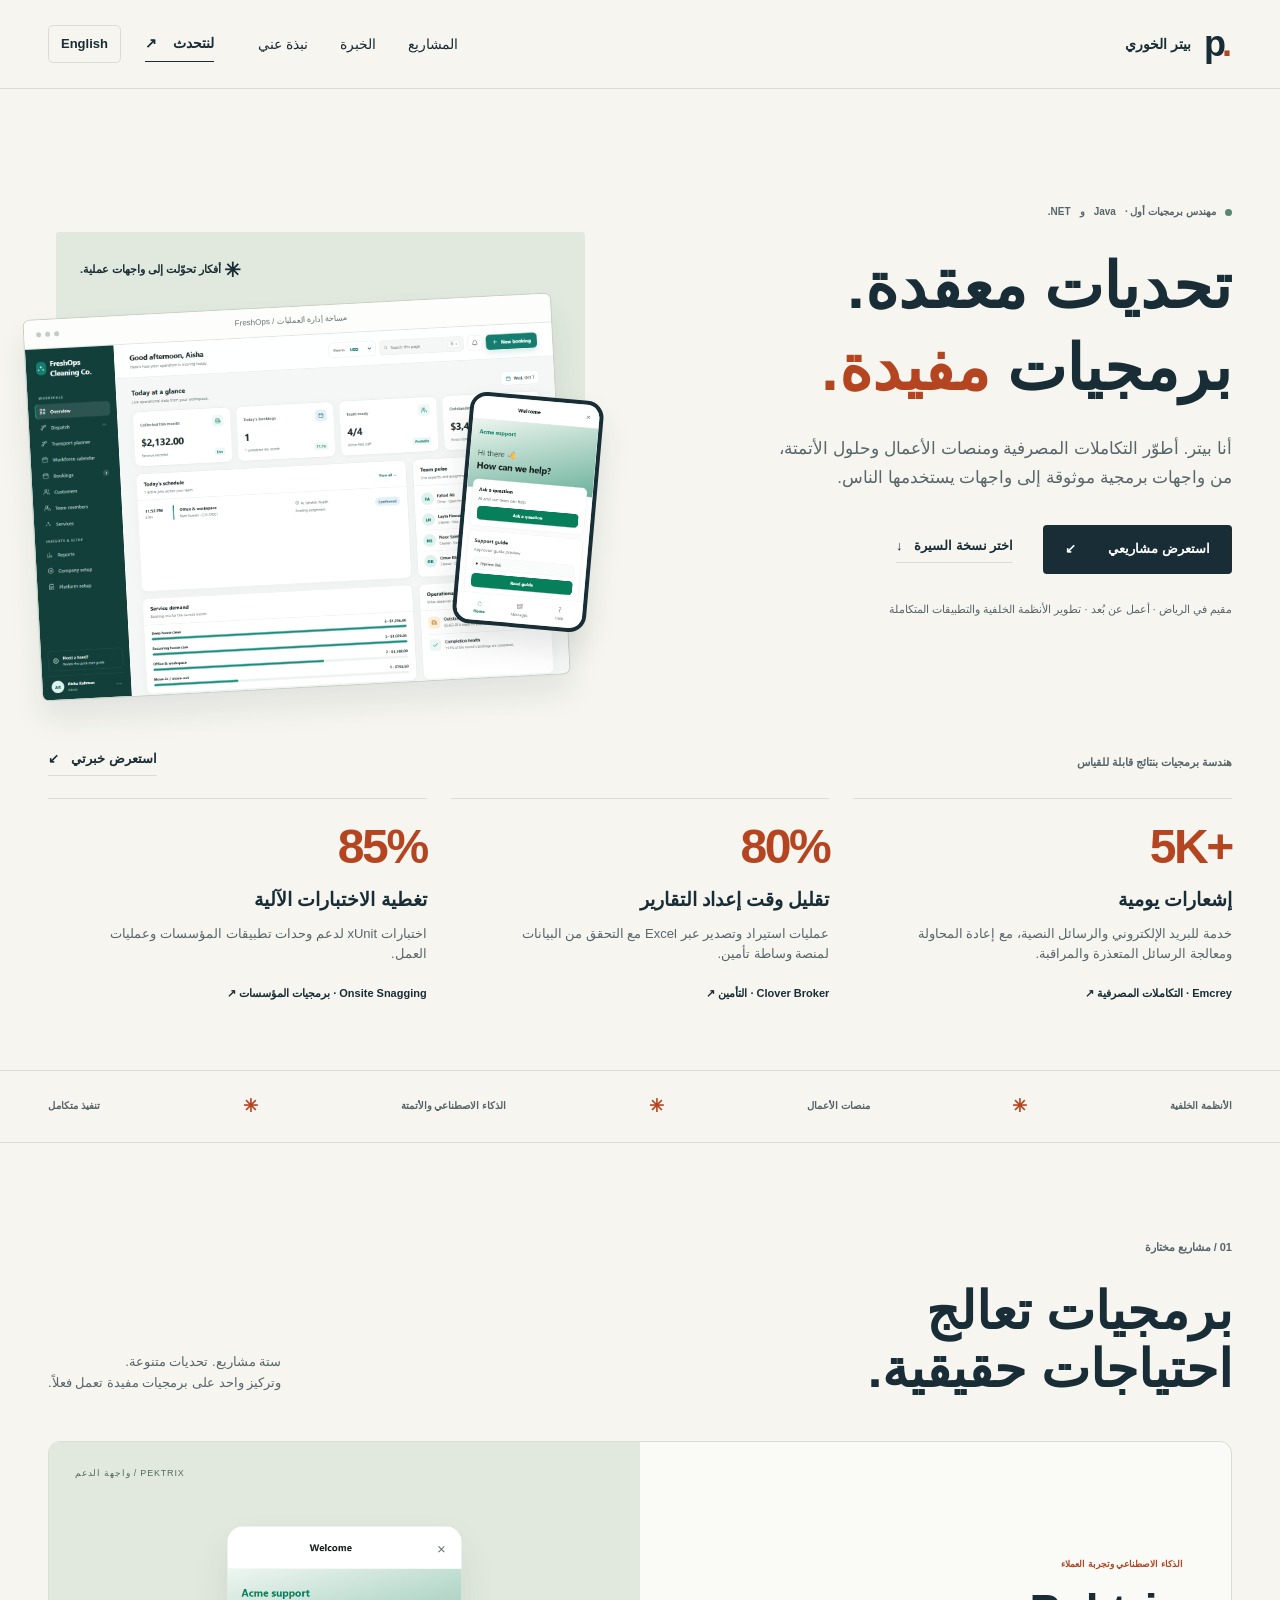
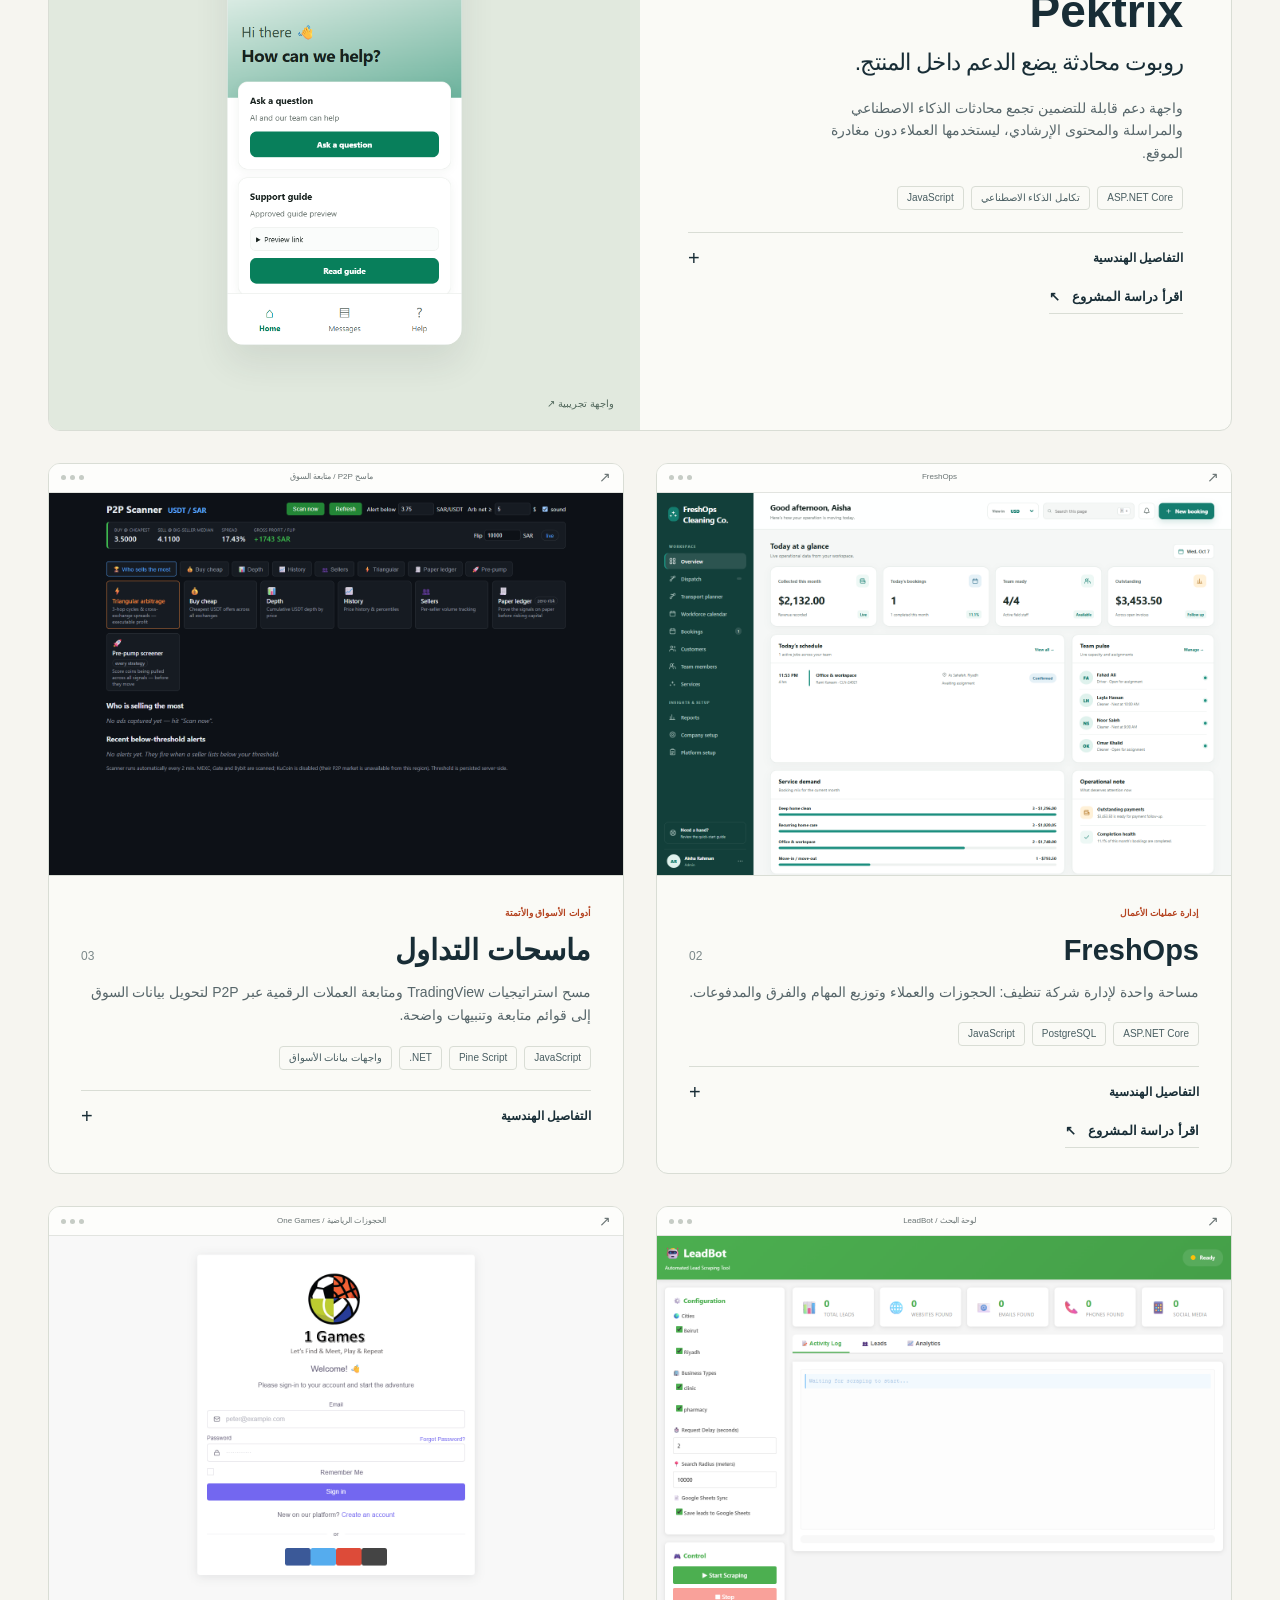
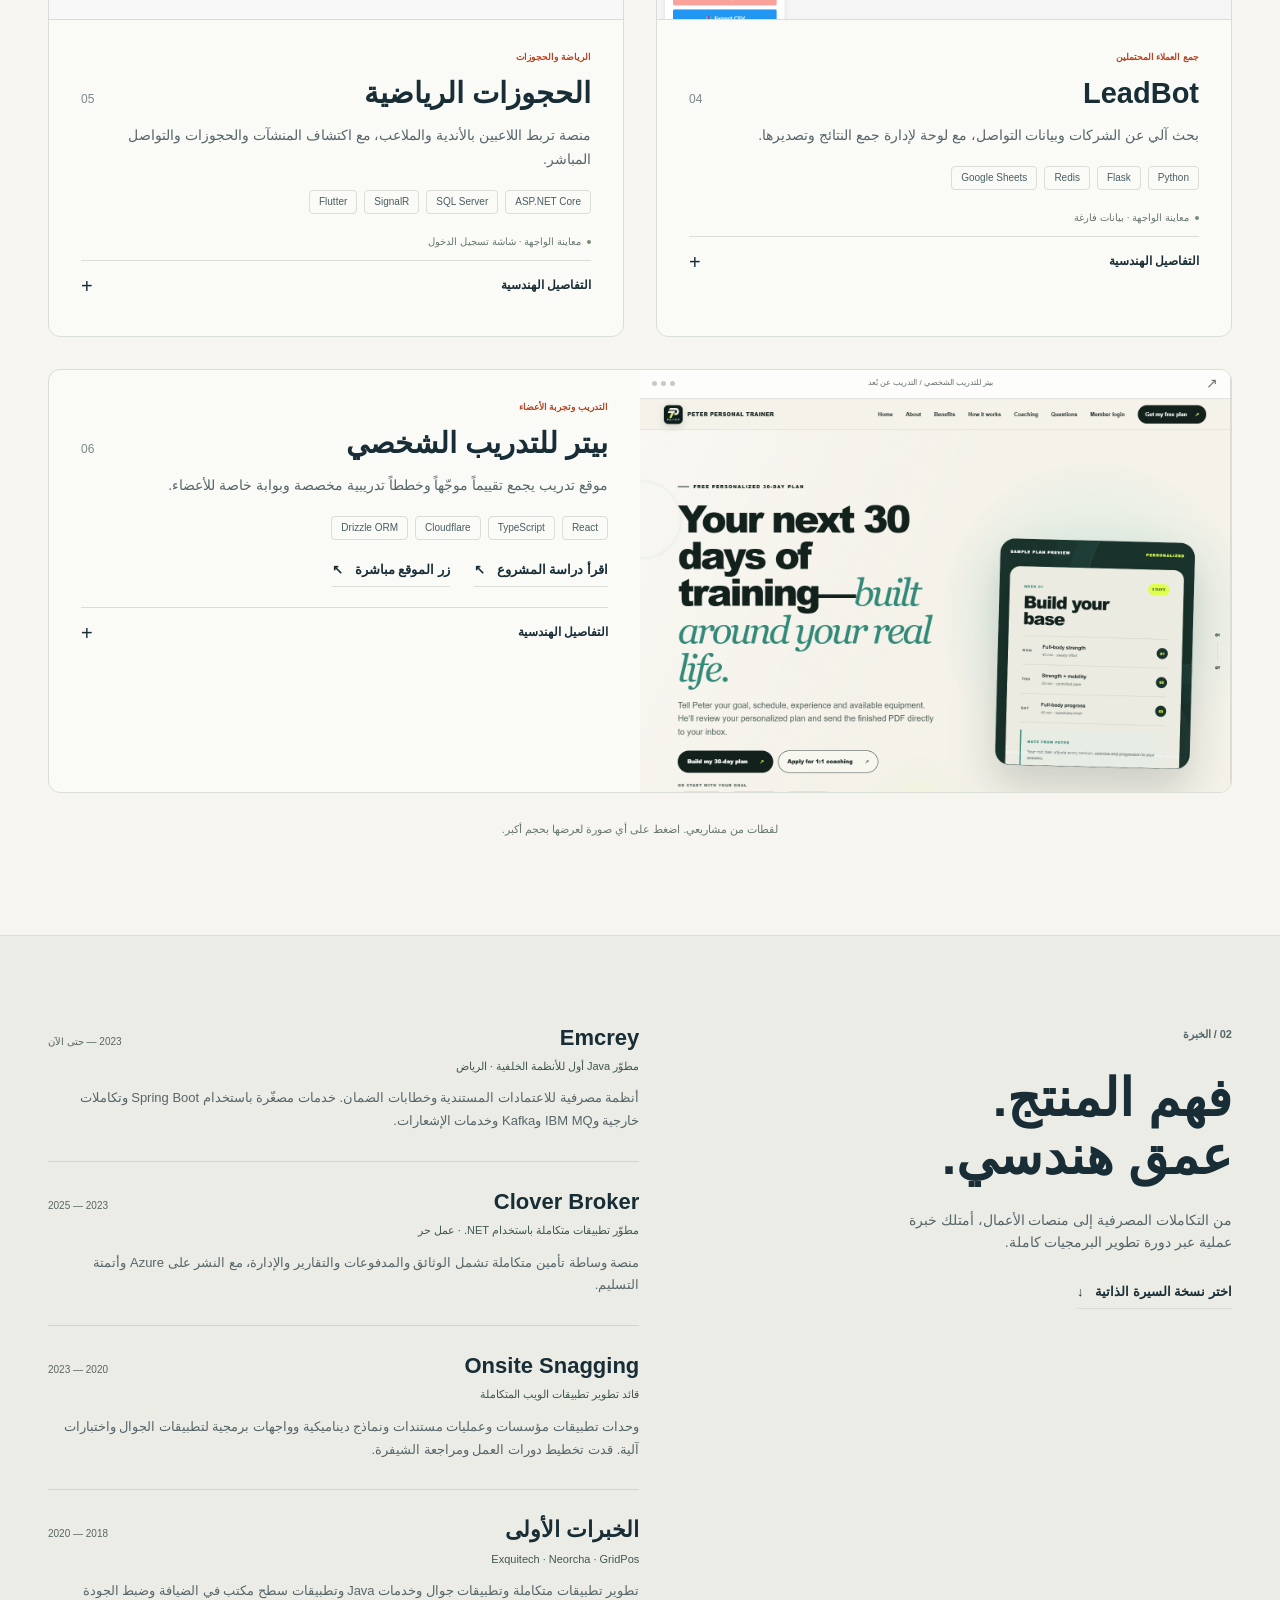
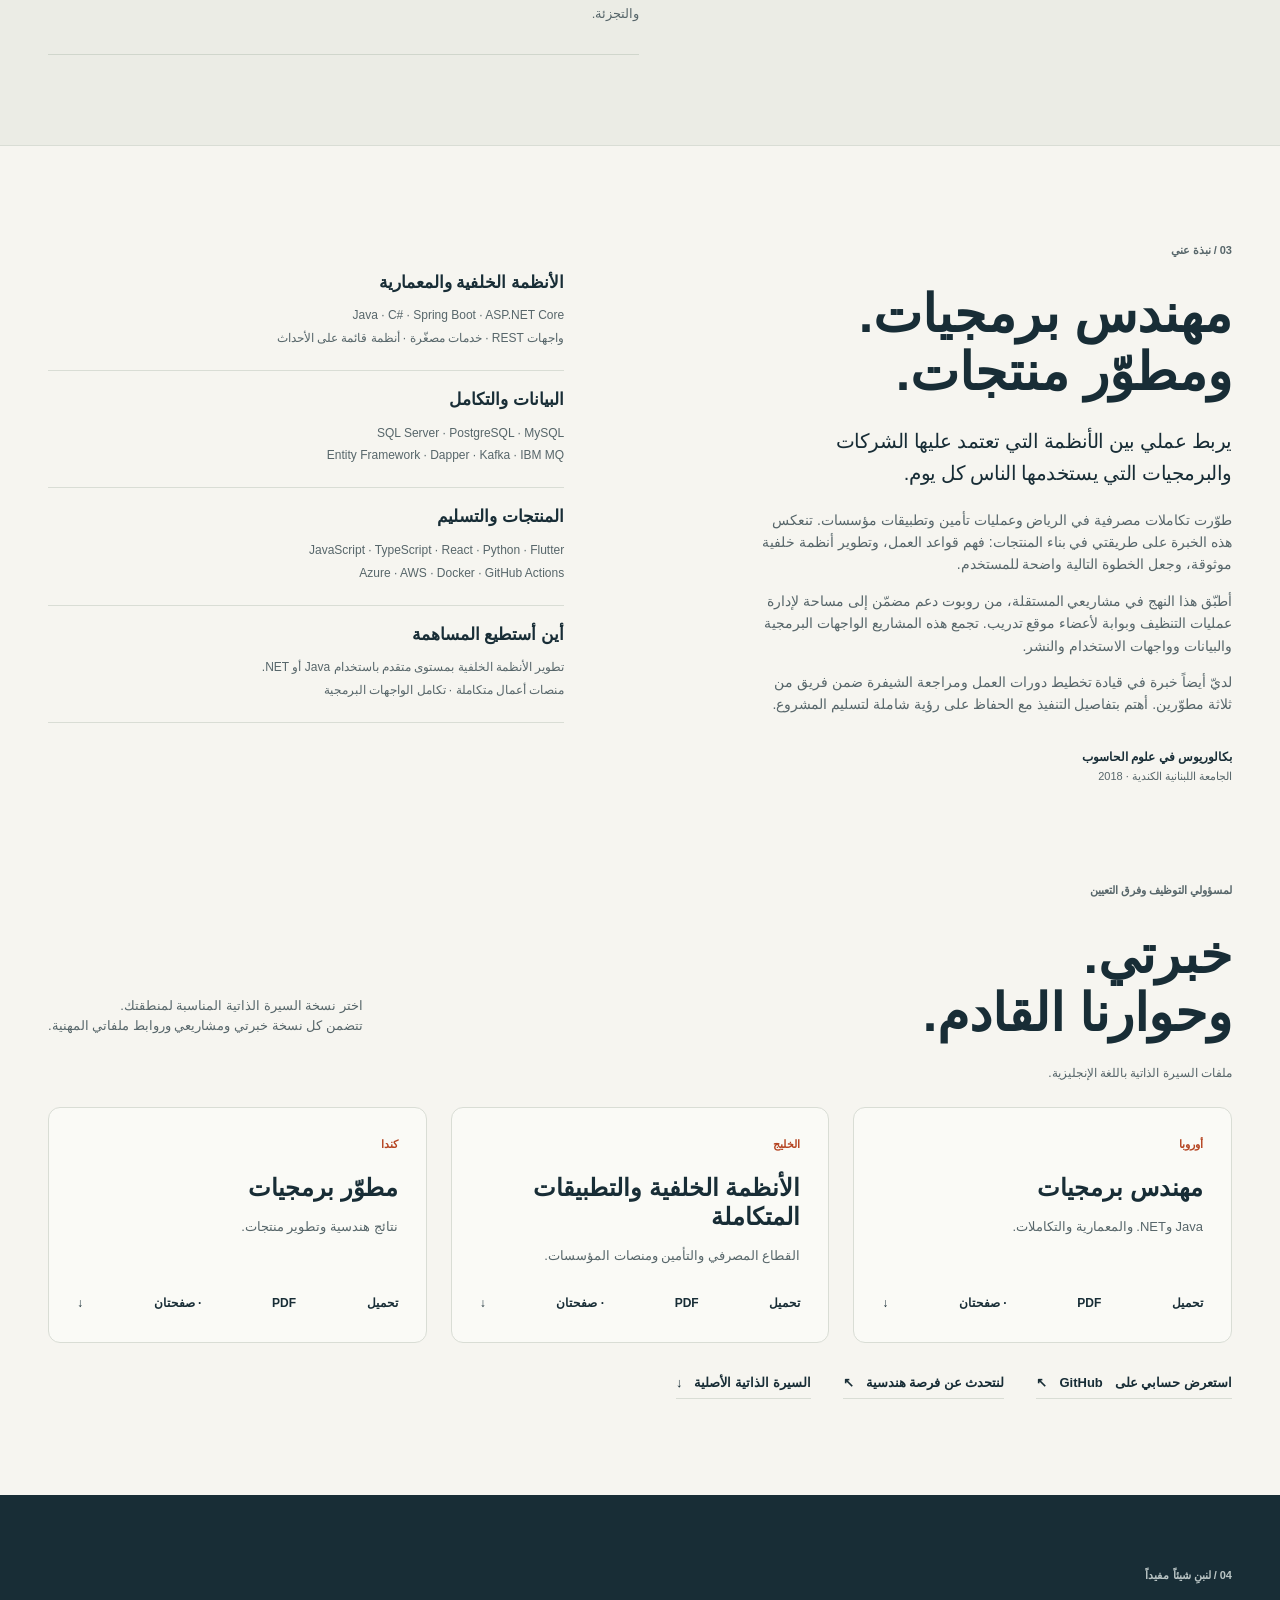
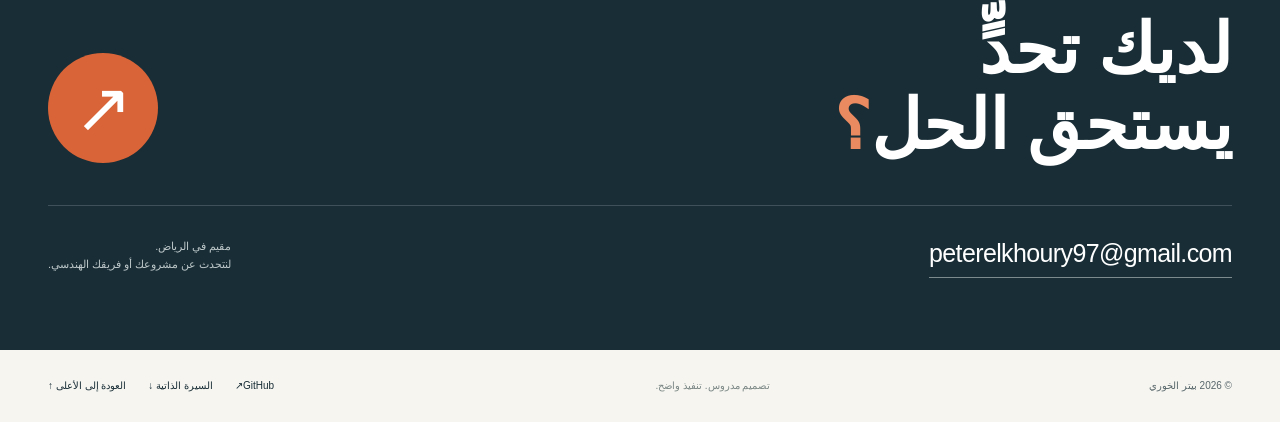
==== ar/index.html @ 72006d94 "feat: add Arabic and English language selection" ====
<!doctype html>
<html lang="ar" dir="rtl">
<head>
  <meta charset="utf-8">
  <meta name="viewport" content="width=device-width, initial-scale=1">
  <meta name="theme-color" content="#f6f5f0">
  <meta name="description" content="بيتر الخوري، مهندس برمجيات أول في الرياض. خبرة في Java و.NET والتكاملات المصرفية ومنصات الأعمال. استعرض دراسات المشاريع وحمّل السيرة الذاتية المناسبة لمنطقتك.">
  <link rel="canonical" href="https://peterkhoury97.github.io/peterelkhoury.github.io/ar/">
  <meta property="og:title" content="بيتر الخوري — مهندس برمجيات أول">
  <meta property="og:description" content="تطوير البرمجيات باستخدام Java و.NET، من التكاملات المصرفية إلى المنتجات المتكاملة. استعرض خبرتي وإنجازاتي ودراسات مشاريعي.">
  <meta property="og:url" content="https://peterkhoury97.github.io/peterelkhoury.github.io/ar/">
  <meta property="og:image" content="https://peterkhoury97.github.io/peterelkhoury.github.io/assets/images/freshops.png">
  <meta property="og:image:alt" content="منصة FreshOps لإدارة العمليات، من تطوير بيتر الخوري">
  <meta property="og:type" content="website">
  <title>بيتر الخوري — مهندس برمجيات أول | <bdi dir="ltr">Java</bdi> و<bdi dir="ltr">.NET</bdi></title>
  <link rel="alternate" hreflang="en" href="https://peterkhoury97.github.io/peterelkhoury.github.io/">
  <link rel="alternate" hreflang="ar" href="https://peterkhoury97.github.io/peterelkhoury.github.io/ar/">
  <link rel="alternate" hreflang="x-default" href="https://peterkhoury97.github.io/peterelkhoury.github.io/">
  <script src="../language.js?v=20261011-1"></script>
  <link rel="icon" href="../assets/favicon.svg" type="image/svg+xml">
  <link rel="stylesheet" href="../styles.css?v=20261011-1">
  <script type="application/ld+json">{"@context":"https://schema.org","@type":"Person","name":"بيتر الخوري","url":"https://peterkhoury97.github.io/peterelkhoury.github.io/","jobTitle":"مهندس برمجيات أول","sameAs":["https://github.com/peterkhoury97"],"knowsAbout":["Java","C#","Spring Boot","ASP.NET Core","API design","Business platforms"]}</script>
  <script src="../script.js?v=20261011-1" defer></script>
</head>
<body>
  <a class="skip-link" href="#main">انتقل إلى المحتوى</a>
  <header class="site-header">
    <div class="container header-inner">
      <a class="wordmark" href="#" aria-label="بيتر الخوري، الصفحة الرئيسية"><span class="monogram" dir="ltr"><bdi dir="ltr">p</bdi><span>.</span></span><span>بيتر الخوري</span></a>
      <div class="header-controls"><a class="language-link" href="../index.html?lang=en" lang="en" hreflang="en" aria-label="View this page in English">English</a><button class="menu-toggle" type="button" aria-expanded="false" aria-controls="navigation" hidden>القائمة <span aria-hidden="true">☰</span></button></div>
      <nav id="navigation" aria-label="التنقل الرئيسي">
        <a href="#work">المشاريع</a><a href="#experience">الخبرة</a><a href="#about">نبذة عني</a>
        <a class="nav-contact" href="#contact">لنتحدث <span aria-hidden="true">↗</span></a>
      </nav>
    </div>
  </header>
  <main id="main">
    <section class="hero container" aria-labelledby="hero-title">
      <div class="hero-copy">
        <p class="eyebrow"><span class="status-dot" aria-hidden="true"></span> مهندس برمجيات أول · <bdi dir="ltr">Java</bdi> و<bdi dir="ltr">.NET</bdi></p>
        <h1 id="hero-title">تحديات معقدة.<br>برمجيات <span class="accent">مفيدة.</span></h1>
        <p class="hero-description">أنا بيتر. أطوّر التكاملات المصرفية ومنصات الأعمال وحلول الأتمتة، من واجهات برمجية موثوقة إلى واجهات يستخدمها الناس.</p>
        <div class="hero-actions"><a class="button primary" href="#work">استعرض مشاريعي <span aria-hidden="true">↘</span></a><a class="text-link" href="#cv">اختر نسخة السيرة <span aria-hidden="true">↓</span></a></div>
        <p class="hero-footnote">مقيم في الرياض · أعمل عن بُعد · تطوير الأنظمة الخلفية والتطبيقات المتكاملة</p>
      </div>
      <div class="hero-visual" aria-label="معاينة لمشروعي FreshOps وPektrix">
        <div class="visual-label"><span class="tiny-cross" aria-hidden="true">✳</span> أفكار تحوّلت إلى واجهات عملية.</div>
        <div class="hero-desktop"><div class="window-bar"><i></i><i></i><i></i><span><bdi dir="ltr">FreshOps</bdi> / مساحة إدارة العمليات</span></div><img src="../assets/images/freshops.png" width="1440" height="960" alt="لوحة عمليات FreshOps التجريبية مع الحجوزات وطاقة الفريق الاستيعابية" fetchpriority="high"></div>
        <div class="hero-phone"><img src="../assets/images/pektrix.png" width="410" height="730" alt="واجهة روبوت الدعم Pektrix التجريبية"></div>
      </div>
    </section>
    <section class="impact-section container" aria-labelledby="impact-title">
      <div class="impact-heading"><p class="eyebrow" id="impact-title">هندسة برمجيات بنتائج قابلة للقياس</p><a class="text-link" href="#experience">استعرض خبرتي <span aria-hidden="true">↘</span></a></div>
      <div class="impact-grid">
        <article><p class="impact-number" dir="ltr"><bdi dir="ltr">5K+</bdi></p><h2>إشعارات يومية</h2><p>خدمة للبريد الإلكتروني والرسائل النصية، مع إعادة المحاولة ومعالجة الرسائل المتعذرة والمراقبة.</p><a href="#emcrey"><bdi dir="ltr">Emcrey</bdi> · التكاملات المصرفية <span aria-hidden="true">↗</span></a></article>
        <article><p class="impact-number" dir="ltr">80%</p><h2>تقليل وقت إعداد التقارير</h2><p>عمليات استيراد وتصدير عبر <bdi dir="ltr">Excel</bdi> مع التحقق من البيانات لمنصة وساطة تأمين.</p><a href="#clover"><bdi dir="ltr">Clover Broker</bdi> · التأمين <span aria-hidden="true">↗</span></a></article>
        <article><p class="impact-number" dir="ltr">85%</p><h2>تغطية الاختبارات الآلية</h2><p>اختبارات <bdi dir="ltr">xUnit</bdi> لدعم وحدات تطبيقات المؤسسات وعمليات العمل.</p><a href="#onsite"><bdi dir="ltr">Onsite Snagging</bdi> · برمجيات المؤسسات <span aria-hidden="true">↗</span></a></article>
      </div>
    </section>
    <div class="expertise-strip"><div class="container"><span>الأنظمة الخلفية</span><span aria-hidden="true">✳</span><span>منصات الأعمال</span><span aria-hidden="true">✳</span><span>الذكاء الاصطناعي والأتمتة</span><span aria-hidden="true">✳</span><span>تنفيذ متكامل</span></div></div>

    <section class="section container" id="work" aria-labelledby="work-title">
      <div class="section-heading"><div><p class="eyebrow">01 / مشاريع مختارة</p><h2 id="work-title">برمجيات تعالج<br>احتياجات حقيقية.</h2></div><p>ستة مشاريع. تحديات متنوعة.<br>وتركيز واحد على برمجيات مفيدة تعمل فعلاً.</p></div>
      <article class="featured-project" id="pektrix">
        <div class="featured-copy"><p class="project-category">الذكاء الاصطناعي وتجربة العملاء</p><h3><bdi dir="ltr">Pektrix</bdi></h3><p class="project-subtitle">روبوت محادثة يضع الدعم داخل المنتج.</p><p>واجهة دعم قابلة للتضمين تجمع محادثات الذكاء الاصطناعي والمراسلة والمحتوى الإرشادي، ليستخدمها العملاء دون مغادرة الموقع.</p><ul class="tags" aria-label="تقنيات Pektrix"><li dir="auto"><bdi dir="ltr">ASP.NET Core</bdi></li><li dir="auto">تكامل الذكاء الاصطناعي</li><li dir="auto"><bdi dir="ltr">JavaScript</bdi></li></ul>
          <details><summary>التفاصيل الهندسية <span aria-hidden="true">+</span></summary><div class="project-detail"><p><strong>ما طوّرته.</strong> تطبيق الويب والخدمات الخلفية وواجهة الدعم المضمّنة، بما يشمل إعدادات خاصة بكل جهة وعمليات المحادثة.</p><p><strong>هدف المنتج.</strong> جمع الدعم البشري والذكاء الاصطناعي في واجهة سهلة الاستخدام، بتصميم متجاوب ودعم للعربية والإنجليزية.</p></div></details>
          <a class="text-link" href="projects/pektrix.html">اقرأ دراسة المشروع <span aria-hidden="true">↗</span></a>
        </div>
        <div class="featured-media"><span class="media-label"><bdi dir="ltr">PEKTRIX</bdi> / واجهة الدعم</span><a class="screenshot-link widget-preview" href="../assets/images/pektrix.png" data-title="واجهة دعم Pektrix" data-caption="لقطة أصلية من المشروع · واجهة دعم تجريبية بهوية نموذجية." aria-label="تكبير لقطة واجهة Pektrix"><img src="../assets/images/pektrix.png" width="410" height="730" alt="الشاشة الرئيسية لواجهة Pektrix، مع خيارات طرح سؤال ودليل الدعم" loading="lazy"></a><span class="media-footnote">واجهة تجريبية <span aria-hidden="true">↗</span></span></div>
      </article>

      <div class="project-grid">
        <article class="project-card" id="freshops">
          <a class="screenshot-link project-image" href="../assets/images/freshops.png" data-title="لوحة عمليات FreshOps" data-caption="مساحة تجريبية تعمل محلياً · الحجوزات وأسماء العملاء والموظفين بيانات تجريبية." aria-label="تكبير لقطة FreshOps"><div class="window-bar"><i></i><i></i><i></i><span><bdi dir="ltr">FreshOps</bdi></span><b aria-hidden="true">↗</b></div><img src="../assets/images/freshops.png" width="1440" height="960" alt="نظرة عامة على عمليات التنظيف في FreshOps، تشمل الجدول والفريق والخدمات وملخصات المدفوعات" loading="lazy"></a>
          <div class="project-copy"><p class="project-category">إدارة عمليات الأعمال</p><div class="project-title"><h3><bdi dir="ltr">FreshOps</bdi></h3><span>02</span></div><p>مساحة واحدة لإدارة شركة تنظيف: الحجوزات والعملاء وتوزيع المهام والفرق والمدفوعات.</p><ul class="tags" aria-label="تقنيات FreshOps"><li dir="auto"><bdi dir="ltr">ASP.NET Core</bdi></li><li dir="auto"><bdi dir="ltr">PostgreSQL</bdi></li><li dir="auto"><bdi dir="ltr">JavaScript</bdi></li></ul><details><summary>التفاصيل الهندسية <span aria-hidden="true">+</span></summary><div class="project-detail"><p><strong>ما طوّرته.</strong> منصة عمليات لعدة شركات، مع صلاحيات حسب الأدوار والجدولة وقواعد التسعير والحجوزات المتكررة والتقارير المالية.</p><p><strong>هدف المنتج.</strong> ربط المكتب والفريق الميداني بلوحة توزيع المهام وسجل العملاء وعمليات عمل قابلة للتهيئة.</p></div></details><a class="text-link project-case" href="projects/freshops.html">اقرأ دراسة المشروع <span aria-hidden="true">↗</span></a></div>
        </article>
        <article class="project-card" id="trading">
          <a class="screenshot-link project-image" href="../assets/images/p2p-scanner.png" data-title="ماسحات التداول — لوحة P2P" data-caption="لقطة محلية للوحة P2P · أُخفيت تنبيهات البائعين. الأسعار وفروق الأسعار المعروضة لقطة لحالة السوق، وليست أرباح تداول محققة." aria-label="تكبير لقطة ماسح التداول"><div class="window-bar"><i></i><i></i><i></i><span>ماسح <bdi dir="ltr">P2P</bdi> / متابعة السوق</span><b aria-hidden="true">↗</b></div><img src="../assets/images/p2p-scanner.png" width="1440" height="960" alt="لوحة ماسح P2P لمتابعة السوق ومقارنة الأسعار والعمق والسجل وفرص المراجحة" loading="lazy"></a>
          <div class="project-copy"><p class="project-category">أدوات الأسواق والأتمتة</p><div class="project-title"><h3>ماسحات التداول</h3><span>03</span></div><p>مسح استراتيجيات <bdi dir="ltr">TradingView</bdi> ومتابعة العملات الرقمية عبر <bdi dir="ltr">P2P</bdi> لتحويل بيانات السوق إلى قوائم متابعة وتنبيهات واضحة.</p><ul class="tags" aria-label="تقنيات أدوات التداول"><li dir="auto"><bdi dir="ltr">JavaScript</bdi></li><li dir="auto"><bdi dir="ltr">Pine Script</bdi></li><li dir="auto"><bdi dir="ltr">.NET</bdi></li><li dir="auto">واجهات بيانات الأسواق</li></ul><details><summary>التفاصيل الهندسية <span aria-hidden="true">+</span></summary><div class="project-detail"><p><strong><bdi dir="ltr">TradingView.</bdi></strong> مسح آلي لفجوات الأسعار قبل افتتاح السوق والاستراتيجيات، مع فحوص مجدولة ومنع التكرار وتقارير عبر <bdi dir="ltr">Telegram.</bdi></p><p><strong>أسواق <bdi dir="ltr">P2P.</bdi></strong> مقارنة أسعار المنصات ومرشّحات قابلة للتهيئة وتتبع تاريخي وتنبيهات. تعرض الصورة لوحة <bdi dir="ltr">P2P</bdi>، بينما يعمل مسح <bdi dir="ltr">TradingView</bdi> بشكل منفصل.</p><p><strong>هدف المنتج.</strong> جعل البحث قابلاً للتكرار وإظهار ظروف السوق ذات الصلة للمراجعة اليدوية.</p></div></details></div>
        </article>
        <article class="project-card" id="leadbot">
          <a class="screenshot-link project-image" href="../assets/images/leadbot.png" data-title="لوحة LeadBot" data-caption="معاينة لقالب الواجهة الأصلي · بيانات فارغة واختيارات نموذجية للمدينة والنشاط؛ لم تُشغّل عمليات جمع بيانات أو تواصل." aria-label="تكبير لقطة LeadBot"><div class="window-bar"><i></i><i></i><i></i><span><bdi dir="ltr">LeadBot</bdi> / لوحة البحث</span><b aria-hidden="true">↗</b></div><img src="../assets/images/leadbot.png" width="1440" height="960" alt="لوحة LeadBot مع إعدادات البحث وإحصاءات العملاء المحتملين وسجل نشاط فارغ" loading="lazy"></a>
          <div class="project-copy"><p class="project-category">جمع العملاء المحتملين</p><div class="project-title"><h3><bdi dir="ltr">LeadBot</bdi></h3><span>04</span></div><p>بحث آلي عن الشركات وبيانات التواصل، مع لوحة لإدارة جمع النتائج وتصديرها.</p><ul class="tags" aria-label="تقنيات LeadBot"><li dir="auto"><bdi dir="ltr">Python</bdi></li><li dir="auto"><bdi dir="ltr">Flask</bdi></li><li dir="auto"><bdi dir="ltr">Redis</bdi></li><li dir="auto"><bdi dir="ltr">Google Sheets</bdi></li></ul><p class="preview-label">معاينة الواجهة · بيانات فارغة</p><details><summary>التفاصيل الهندسية <span aria-hidden="true">+</span></summary><div class="project-detail"><p><strong>ما طوّرته.</strong> مسار بحث غير متزامن يستخدم عدة محركات بحث، مع استخراج بيانات التواصل ومرشّحات للشركات ولوحة ويب.</p><p><strong>هدف المنتج.</strong> تقليل البحث المتكرر وتنظيم النتائج من خلال تصدير <bdi dir="ltr">CSV</bdi> والتكامل مع <bdi dir="ltr">Google Sheets.</bdi></p></div></details></div>
        </article>
        <article class="project-card" id="sports">
          <a class="screenshot-link project-image" href="../assets/images/sports-booking.png" data-title="الحجوزات الرياضية — One Games" data-caption="معاينة واجهة تسجيل الدخول الأصلية لـ OneSportsApp · باستخدام HTML والشعار وCSS الأصليين؛ لم تُشغّل خدمات المصادقة والحجز." aria-label="تكبير لقطة الحجوزات الرياضية"><div class="window-bar"><i></i><i></i><i></i><span><bdi dir="ltr">One Games</bdi> / الحجوزات الرياضية</span><b aria-hidden="true">↗</b></div><img src="../assets/images/sports-booking.png" width="1440" height="960" alt="واجهة تسجيل الدخول إلى One Games للحجوزات الرياضية، بالشعار الأصلي ونموذج الحساب" loading="lazy"></a>
          <div class="project-copy"><p class="project-category">الرياضة والحجوزات</p><div class="project-title"><h3>الحجوزات الرياضية</h3><span>05</span></div><p>منصة تربط اللاعبين بالأندية والملاعب، مع اكتشاف المنشآت والحجوزات والتواصل المباشر.</p><ul class="tags" aria-label="تقنيات الحجوزات الرياضية"><li dir="auto"><bdi dir="ltr">ASP.NET Core</bdi></li><li dir="auto"><bdi dir="ltr">SQL Server</bdi></li><li dir="auto"><bdi dir="ltr">SignalR</bdi></li><li dir="auto"><bdi dir="ltr">Flutter</bdi></li></ul><p class="preview-label">معاينة الواجهة · شاشة تسجيل الدخول</p><details><summary>التفاصيل الهندسية <span aria-hidden="true">+</span></summary><div class="project-detail"><p><strong>ما طوّرته.</strong> عمليات الأندية والملاعب والحجوزات، تدعمها واجهات برمجية وخدمة محادثة مباشرة منفصلة.</p><p><strong>هدف المنتج.</strong> مساعدة اللاعبين في العثور على الملاعب وتنسيق الحجوزات. يشمل عملي الأوسع في المشروع أيضاً <bdi dir="ltr">Flutter</bdi> والتكامل مع <bdi dir="ltr">Google Maps</bdi>، كما هو موضح في سيرتي الذاتية.</p></div></details></div>
        </article>
        <article class="project-card project-card-wide" id="personal-trainer">
          <a class="screenshot-link project-image" href="../assets/images/personal-trainer.png" data-title="بيتر للتدريب الشخصي" data-caption="لقطة للصفحة الرئيسية العامة للموقع بتاريخ 8 أكتوبر 2026. الجدول التدريبي المعروض خطة نموذجية من الموقع." aria-label="تكبير لقطة موقع بيتر للتدريب الشخصي"><div class="window-bar"><i></i><i></i><i></i><span>بيتر للتدريب الشخصي / التدريب عن بُعد</span><b aria-hidden="true">↗</b></div><img src="../assets/images/personal-trainer.png" width="1440" height="960" alt="الصفحة الرئيسية لموقع بيتر للتدريب الشخصي، مع خطة مخصصة لمدة 30 يوماً وجدول تمارين نموذجي" loading="lazy"></a>
          <div class="project-copy"><p class="project-category">التدريب وتجربة الأعضاء</p><div class="project-title"><h3>بيتر للتدريب الشخصي</h3><span>06</span></div><p>موقع تدريب يجمع تقييماً موجّهاً وخططاً تدريبية مخصصة وبوابة خاصة للأعضاء.</p><ul class="tags" aria-label="تقنيات موقع التدريب الشخصي"><li dir="auto"><bdi dir="ltr">React</bdi></li><li dir="auto"><bdi dir="ltr">TypeScript</bdi></li><li dir="auto"><bdi dir="ltr">Cloudflare</bdi></li><li dir="auto"><bdi dir="ltr">Drizzle ORM</bdi></li></ul><div class="project-actions"><a class="text-link" href="projects/personal-trainer.html">اقرأ دراسة المشروع <span aria-hidden="true">↗</span></a><a class="text-link" href="https://form-flow-personal-training.peterkhoury.chatgpt.site/" target="_blank" rel="noopener noreferrer">زر الموقع مباشرة <span aria-hidden="true">↗</span></a></div><details><summary>التفاصيل الهندسية <span aria-hidden="true">+</span></summary><div class="project-detail"><p><strong>ما طوّرته.</strong> موقع تدريب متجاوب، مع تقييم يخضع للتحقق ومحرك محلي لإعداد الخطط وملفات <bdi dir="ltr">PDF</bdi> بهوية الموقع وآلية مراجعة ونشر للمدرّب.</p><p><strong>تجربة الأعضاء.</strong> تسجيل الدخول برمز يُرسل بالبريد، وسجلات التمارين والمتابعة اليومية ورسوم التقدم وتخزين خاص للصور، باستخدام <bdi dir="ltr">Cloudflare D1</bdi> و<bdi dir="ltr">R2</bdi> و<bdi dir="ltr">Drizzle ORM.</bdi></p></div></details></div>
        </article>
      </div>
      <p class="work-note">لقطات من مشاريعي. اضغط على أي صورة لعرضها بحجم أكبر.</p>
    </section>

    <section class="experience-section" id="experience" aria-labelledby="experience-title"><div class="container experience-layout"><div class="experience-intro"><p class="eyebrow">02 / الخبرة</p><h2 id="experience-title">فهم المنتج.<br>عمق هندسي.</h2><p>من التكاملات المصرفية إلى منصات الأعمال، أمتلك خبرة عملية عبر دورة تطوير البرمجيات كاملة.</p><a class="text-link" href="#cv">اختر نسخة السيرة الذاتية <span aria-hidden="true">↓</span></a></div>
      <div class="timeline">
        <article id="emcrey"><div class="role-heading"><h3><bdi dir="ltr">Emcrey</bdi></h3><span>2023 — حتى الآن</span></div><p class="role">مطوّر <bdi dir="ltr">Java</bdi> أول للأنظمة الخلفية · الرياض</p><p>أنظمة مصرفية للاعتمادات المستندية وخطابات الضمان. خدمات مصغّرة باستخدام <bdi dir="ltr">Spring Boot</bdi> وتكاملات خارجية و<bdi dir="ltr">IBM MQ</bdi> و<bdi dir="ltr">Kafka</bdi> وخدمات الإشعارات.</p></article>
        <article id="clover"><div class="role-heading"><h3><bdi dir="ltr">Clover Broker</bdi></h3><span>2023 — 2025</span></div><p class="role">مطوّر تطبيقات متكاملة باستخدام <bdi dir="ltr">.NET</bdi> · عمل حر</p><p>منصة وساطة تأمين متكاملة تشمل الوثائق والمدفوعات والتقارير والإدارة، مع النشر على <bdi dir="ltr">Azure</bdi> وأتمتة التسليم.</p></article>
        <article id="onsite"><div class="role-heading"><h3><bdi dir="ltr">Onsite Snagging</bdi></h3><span>2020 — 2023</span></div><p class="role">قائد تطوير تطبيقات الويب المتكاملة</p><p>وحدات تطبيقات مؤسسات وعمليات مستندات ونماذج ديناميكية وواجهات برمجية لتطبيقات الجوال واختبارات آلية. قدت تخطيط دورات العمل ومراجعة الشيفرة.</p></article>
        <article><div class="role-heading"><h3>الخبرات الأولى</h3><span>2018 — 2020</span></div><p class="role"><bdi dir="ltr">Exquitech · Neorcha · GridPos</bdi></p><p>تطوير تطبيقات متكاملة وتطبيقات جوال وخدمات <bdi dir="ltr">Java</bdi> وتطبيقات سطح مكتب في الضيافة وضبط الجودة والتجزئة.</p></article>
      </div>
    </div></section>

    <section class="section container about-layout" id="about" aria-labelledby="about-title"><div><p class="eyebrow">03 / نبذة عني</p><h2 id="about-title">مهندس برمجيات.<br>ومطوّر منتجات.</h2><p class="about-lead">يربط عملي بين الأنظمة التي تعتمد عليها الشركات والبرمجيات التي يستخدمها الناس كل يوم.</p><p>طوّرت تكاملات مصرفية في الرياض وعمليات تأمين وتطبيقات مؤسسات. تنعكس هذه الخبرة على طريقتي في بناء المنتجات: فهم قواعد العمل، وتطوير أنظمة خلفية موثوقة، وجعل الخطوة التالية واضحة للمستخدم.</p><p>أطبّق هذا النهج في مشاريعي المستقلة، من روبوت دعم مضمّن إلى مساحة لإدارة عمليات التنظيف وبوابة لأعضاء موقع تدريب. تجمع هذه المشاريع الواجهات البرمجية والبيانات وواجهات الاستخدام والنشر.</p><p>لديّ أيضاً خبرة في قيادة تخطيط دورات العمل ومراجعة الشيفرة ضمن فريق من ثلاثة مطوّرين. أهتم بتفاصيل التنفيذ مع الحفاظ على رؤية شاملة لتسليم المشروع.</p><p class="education">بكالوريوس في علوم الحاسوب<br><span>الجامعة اللبنانية الكندية · 2018</span></p></div><div class="skills"><div><h3>الأنظمة الخلفية والمعمارية</h3><p><bdi dir="ltr">Java · C# · Spring Boot · ASP.NET Core</bdi><br>واجهات <bdi dir="ltr">REST</bdi> · خدمات مصغّرة · أنظمة قائمة على الأحداث</p></div><div><h3>البيانات والتكامل</h3><p><bdi dir="ltr">SQL Server · PostgreSQL · MySQL</bdi><br><bdi dir="ltr">Entity Framework · Dapper · Kafka · IBM MQ</bdi></p></div><div><h3>المنتجات والتسليم</h3><p><bdi dir="ltr">JavaScript · TypeScript · React · Python · Flutter</bdi><br><bdi dir="ltr">Azure · AWS · Docker · GitHub Actions</bdi></p></div><div><h3>أين أستطيع المساهمة</h3><p>تطوير الأنظمة الخلفية بمستوى متقدم باستخدام <bdi dir="ltr">Java</bdi> أو <bdi dir="ltr">.NET</bdi><br>منصات أعمال متكاملة · تكامل الواجهات البرمجية</p></div></div></section>

    <section class="cv-section container" id="cv" aria-labelledby="cv-title">
      <div class="section-heading"><div><p class="eyebrow">لمسؤولي التوظيف وفرق التعيين</p><h2 id="cv-title">خبرتي.<br>وحوارنا القادم.</h2></div><p>اختر نسخة السيرة الذاتية المناسبة لمنطقتك.<br>تتضمن كل نسخة خبرتي ومشاريعي وروابط ملفاتي المهنية.</p></div>
      <p class="cv-language-note">ملفات السيرة الذاتية باللغة الإنجليزية.</p>
      <div class="cv-grid">
        <a class="cv-card" href="../assets/Peter-El-Khoury-CV-Europe.pdf" download><span class="eyebrow">أوروبا</span><h3>مهندس برمجيات</h3><p><bdi dir="ltr">Java</bdi> و<bdi dir="ltr">.NET</bdi> والمعمارية والتكاملات.</p><span class="cv-download">تحميل <bdi dir="ltr">PDF</bdi> · صفحتان <span aria-hidden="true">↓</span></span></a>
        <a class="cv-card" href="../assets/Peter-El-Khoury-CV-Gulf.pdf" download><span class="eyebrow">الخليج</span><h3>الأنظمة الخلفية والتطبيقات المتكاملة</h3><p>القطاع المصرفي والتأمين ومنصات المؤسسات.</p><span class="cv-download">تحميل <bdi dir="ltr">PDF</bdi> · صفحتان <span aria-hidden="true">↓</span></span></a>
        <a class="cv-card" href="../assets/Peter-El-Khoury-Resume-Canada.pdf" download><span class="eyebrow">كندا</span><h3>مطوّر برمجيات</h3><p>نتائج هندسية وتطوير منتجات.</p><span class="cv-download">تحميل <bdi dir="ltr">PDF</bdi> · صفحتان <span aria-hidden="true">↓</span></span></a>
      </div>
      <div class="recruiter-links"><a class="text-link" href="https://github.com/peterkhoury97" target="_blank" rel="noopener noreferrer">استعرض حسابي على <bdi dir="ltr">GitHub</bdi> <span aria-hidden="true">↗</span></a><a class="text-link" href="mailto:peterelkhoury97@gmail.com?subject=Engineering%20opportunity">لنتحدث عن فرصة هندسية <span aria-hidden="true">↗</span></a><a class="text-link" href="../assets/Peter-El-Khoury-CV.pdf" download>السيرة الذاتية الأصلية <span aria-hidden="true">↓</span></a></div>
    </section>

    <section class="contact-section" id="contact" aria-labelledby="contact-title"><div class="container"><p class="eyebrow">04 / لنبنِ شيئاً مفيداً</p><div class="contact-heading"><h2 id="contact-title">لديك تحدٍّ<br>يستحق الحل<span>؟</span></h2><a class="contact-arrow" href="mailto:peterelkhoury97@gmail.com" aria-label="راسل بيتر الخوري بالبريد الإلكتروني"><span aria-hidden="true">↗</span></a></div><div class="contact-bottom"><a class="email-link" href="mailto:peterelkhoury97@gmail.com"><bdi dir="ltr">peterelkhoury97@gmail.com</bdi></a><p>مقيم في الرياض.<br>لنتحدث عن مشروعك أو فريقك الهندسي.</p></div></div></section>
  </main>
  <footer class="container footer"><p>© <span id="year">2026</span> بيتر الخوري</p><p class="footer-note">تصميم مدروس. تنفيذ واضح.</p><div><a href="https://github.com/peterkhoury97" target="_blank" rel="noopener noreferrer"><bdi dir="ltr">GitHub </bdi><span aria-hidden="true">↗</span></a><a href="../assets/Peter-El-Khoury-CV.pdf" download>السيرة الذاتية <span aria-hidden="true">↓</span></a><a href="#main">العودة إلى الأعلى <span aria-hidden="true">↑</span></a></div></footer>
  <dialog id="image-dialog" aria-labelledby="image-title"><div class="dialog-top"><h2 id="image-title">لقطة من المشروع</h2><button id="close-dialog" type="button" aria-label="إغلاق الصورة">إغلاق <span aria-hidden="true">×</span></button></div><div class="dialog-image"><img id="enlarged-image" alt=""></div><p id="image-caption"></p></dialog>
</body>
</html>
---- styles.css ----
:root {
  --paper:#f6f5f0;
  --ink:#182d36;
  --muted:#57666a;
  --orange:#b54421;
  --line:#d9ddd5;
  --sage:#e1e9de;
  --white:#fff;
  --radius:12px
}

*,*::before,*::after {
  box-sizing:border-box
}

html {
  scroll-behavior:smooth;
  scroll-padding-top:105px
}

body {
  margin:0;
  background:var(--paper);
  color:var(--ink);
  font-family:Arial,Helvetica,sans-serif;
  line-height:1.6;
  -webkit-font-smoothing:antialiased
}

button,a {
  -webkit-tap-highlight-color:transparent
}

a {
  color:inherit;
  text-decoration:none
}

button {
  font:inherit
}

img {
  max-width:100%;
  display:block
}

h1,h2,h3,p {
  margin-top:0
}

h1,h2,h3 {
  line-height:1.1;
  letter-spacing:-.045em
}

h2 {
  font-size:clamp(34px,4.1vw,54px);
  font-weight:600;
  margin-bottom:24px
}

h3 {
  font-weight:600
}

p {
  color:var(--muted)
}

button,summary {
  cursor:pointer
}

a:focus-visible,button:focus-visible,summary:focus-visible {
  outline:3px solid var(--orange);
  outline-offset:5px
}

a:hover {
  color:var(--orange)
}

.container {
  width:min(1220px,calc(100% - 96px));
  margin-inline:auto
}

.skip-link {
  position:fixed;
  left:16px;
  top:-70px;
  z-index:20;
  background:var(--ink);
  color:white;
  padding:12px 20px
}

.skip-link:focus {
  top:12px
}

.site-header {
  position:sticky;
  top:0;
  z-index:10;
  background:rgba(246,245,240,.96);
  border-bottom:1px solid var(--line);
  backdrop-filter:blur(12px)
}

.header-inner {
  display:flex;
  justify-content:space-between;
  align-items:center;
  min-height:88px;
  gap:24px
}

.header-controls {
  display:flex;
  align-items:center;
  gap:12px;
  order:3;
  flex-shrink:0
}

.header-inner nav {
  order:2;
  margin-inline-start:auto
}

.language-link {
  display:inline-flex;
  align-items:center;
  justify-content:center;
  min-height:38px;
  padding:5px 12px;
  border:1px solid var(--line);
  border-radius:5px;
  font-size:13px;
  font-weight:600;
  white-space:nowrap
}

.language-link:hover {
  border-color:var(--orange)
}

.wordmark {
  display:flex;
  align-items:center;
  gap:13px;
  font-weight:700;
  font-size:14px
}

.monogram {
  font-size:36px;
  letter-spacing:-4px;
  line-height:1;
  margin-inline-end:4px;
  direction:ltr;
  unicode-bidi:isolate
}

.monogram span {
  color:var(--orange)
}

nav {
  display:flex;
  align-items:center;
  gap:32px;
  font-size:14px
}

nav a {
  padding-block:12px
}

.nav-contact {
  margin-inline-start:12px;
  font-weight:700;
  border-bottom:1px solid var(--ink);
  padding-block:6px
}

.nav-contact span {
  margin-inline-start:12px
}

.menu-toggle {
  border:1px solid var(--line);
  background:transparent;
  border-radius:5px;
  padding:8px 14px;
  font-size:14px;
  display:none
}

.hero {
  display:grid;
  grid-template-columns:1.13fr 1fr;
  gap:40px;
  align-items:center;
  padding-top:88px;
  padding-bottom:92px;
  min-height:660px
}

.eyebrow {
  font-size:11px;
  letter-spacing:.14em;
  text-transform:uppercase;
  font-weight:700;
  margin-bottom:26px;
  color:var(--muted)
}

.hero .eyebrow {
  display:flex;
  align-items:center;
  gap:9px;
  font-size:10px;
  letter-spacing:.12em
}

.status-dot {
  height:7px;
  width:7px;
  background:#58876b;
  border-radius:50%;
  display:inline-block;
  flex-shrink:0
}

h1 {
  font-size:clamp(44px,4.9vw,67px);
  font-weight:600;
  line-height:1.05;
  margin-bottom:26px;
  letter-spacing:-.055em
}

.accent {
  color:var(--orange)
}

.hero-description {
  font-size:17px;
  max-width:460px;
  line-height:1.7
}

.hero-actions {
  display:flex;
  align-items:center;
  gap:30px;
  margin-top:32px
}

.button {
  display:inline-flex;
  align-items:center;
  justify-content:center;
  gap:32px;
  padding:14px 22px;
  border-radius:4px;
  font-size:13px;
  font-weight:700;
  transition:background .15s
}

.primary {
  background:var(--ink);
  color:white
}

.primary:hover {
  background:var(--orange);
  color:white
}

.text-link {
  display:inline-flex;
  align-items:center;
  gap:12px;
  font-size:13px;
  font-weight:700;
  border-bottom:1px solid var(--line);
  padding-bottom:5px
}

.hero-footnote {
  font-size:11px;
  margin-top:27px;
  color:var(--muted)
}

.hero-visual {
  position:relative;
  height:370px;
  background:var(--sage);
  border-radius:3px;
  margin-left:8px
}

.visual-label {
  position:absolute;
  top:22px;
  left:24px;
  font-size:11px;
  font-weight:600
}

.tiny-cross {
  font-size:20px;
  margin-right:7px;
  vertical-align:middle
}

.hero-desktop {
  position:absolute;
  width:100%;
  top:74px;
  left:-24px;
  background:white;
  border:1px solid #c6d0c6;
  border-radius:7px;
  overflow:hidden;
  box-shadow:0 18px 30px #26383217;
  transform:rotate(-3deg)
}

.hero-desktop>img {
  width:100%;
  height:auto
}

.window-bar {
  height:29px;
  display:flex;
  align-items:center;
  gap:4px;
  padding:0 12px;
  background:#fdfdfb;
  border-bottom:1px solid #e2e4e0;
  font-size:8px;
  color:#6a7474
}

.window-bar i {
  width:5px;
  height:5px;
  display:block;
  background:#c6ccc5;
  border-radius:50%
}

.window-bar span {
  flex:1;
  text-align:center;
  margin-right:20px
}

.window-bar b {
  font-size:14px;
  font-weight:400
}

.hero-phone {
  position:absolute;
  right:-10px;
  bottom:-26px;
  width:134px;
  border:4px solid var(--ink);
  border-radius:17px;
  background:white;
  overflow:hidden;
  box-shadow:0 18px 30px #26383220;
  transform:rotate(5deg)
}

.expertise-strip {
  border-block:1px solid var(--line)
}

.impact-section {
  padding-bottom:65px
}

.impact-heading {
  display:flex;
  align-items:center;
  justify-content:space-between;
  gap:20px;
  margin-bottom:22px
}

.impact-heading .eyebrow {
  margin:0
}

.impact-grid,.cv-grid {
  display:grid;
  grid-template-columns:repeat(3,minmax(0,1fr));
  gap:24px
}

.impact-grid article {
  border-top:1px solid var(--line);
  padding-top:24px
}

.impact-number {
  font-size:48px;
  font-weight:600;
  line-height:1;
  letter-spacing:-.05em;
  color:var(--orange);
  margin-bottom:17px
}

.impact-grid h2 {
  font-size:19px;
  line-height:1.25;
  letter-spacing:-.025em;
  margin-bottom:12px
}

.impact-grid article>p:not(.impact-number) {
  font-size:13px;
  margin-bottom:14px;
  max-width:320px
}

.impact-grid article>a {
  font-size:11px;
  font-weight:600
}

.cv-section {
  padding-bottom:96px
}

.cv-card {
  display:flex;
  flex-direction:column;
  align-items:flex-start;
  padding:28px;
  border:1px solid var(--line);
  border-radius:var(--radius);
  background:#fafaf6;
  transition:border-color .15s
}

.cv-card:hover {
  border-color:var(--orange)
}

.cv-card .eyebrow {
  color:var(--orange);
  margin-bottom:20px
}

.cv-card h3 {
  font-size:24px;
  color:var(--ink);
  line-height:1.2;
  margin-bottom:14px
}

.cv-card p {
  font-size:13px;
  margin-bottom:28px
}

.cv-download {
  width:100%;
  display:flex;
  justify-content:space-between;
  gap:15px;
  font-size:12px;
  font-weight:700;
  margin-top:auto;
  color:var(--ink)
}

.recruiter-links {
  display:flex;
  flex-wrap:wrap;
  gap:20px 32px;
  margin-top:30px
}

.cv-language-note {
  font-size:12px;
  margin-top:-20px;
  margin-bottom:24px
}

.project-actions {
  display:flex;
  flex-wrap:wrap;
  gap:14px 24px;
  margin-bottom:20px
}

.case-hero {
  padding-top:60px;
  padding-bottom:42px
}

.case-back {
  margin-bottom:36px
}

.case-hero h1 {
  max-width:920px;
  font-size:clamp(40px,5vw,68px)
}

.case-intro {
  max-width:730px;
  font-size:19px;
  line-height:1.7
}

.case-facts {
  display:grid;
  grid-template-columns:1fr 1fr 1fr;
  gap:28px;
  border-block:1px solid var(--line);
  padding-block:23px;
  margin:35px 0 0
}

.case-facts dt {
  font-size:10px;
  font-weight:700;
  color:var(--orange);
  letter-spacing:.12em;
  text-transform:uppercase;
  margin-bottom:7px
}

.case-facts dd {
  margin:0;
  font-size:13px
}

.case-media {
  background:var(--sage);
  border:1px solid var(--line);
  border-radius:var(--radius);
  margin:0;
  padding:28px
}

.case-media img {
  width:100%;
  border-radius:5px
}

.case-media-widget img {
  width:min(100%,330px);
  margin-inline:auto
}

.case-media figcaption {
  max-width:760px;
  margin:20px auto 0;
  text-align:center;
  color:var(--muted);
  font-size:12px
}

.case-content {
  display:grid;
  grid-template-columns:minmax(0,2fr) minmax(0,1fr);
  gap:85px;
  padding-top:65px;
  padding-bottom:70px
}

.case-story section {
  margin-bottom:38px
}

.case-story h2 {
  font-size:30px;
  margin-bottom:20px
}

.case-story h3 {
  font-size:18px;
  letter-spacing:-.02em;
  margin-bottom:10px;
  margin-top:24px
}

.case-story p,.case-story li {
  font-size:15px;
  line-height:1.8
}

.case-story ul {
  padding-inline-start:21px;
  color:var(--muted)
}

.case-story li+li {
  margin-top:10px
}

.case-aside {
  align-self:start;
  border-top:2px solid var(--orange);
  padding-top:24px
}

.case-aside h2 {
  font-size:21px;
  letter-spacing:-.02em
}

.case-aside p {
  font-size:13px;
  line-height:1.8
}

.case-aside .tags {
  margin-block:20px 30px
}

.case-aside .text-link {
  margin-bottom:18px
}

.case-flow {
  list-style:none;
  padding:0;
  margin:26px 0;
  counter-reset:flow
}

.case-flow li {
  counter-increment:flow;
  display:flex;
  align-items:baseline;
  gap:15px;
  padding-block:13px;
  border-bottom:1px solid var(--line)
}

.case-flow li::before {
  content:"0" counter(flow);
  color:var(--orange);
  font-size:12px;
  font-weight:700;
  flex-shrink:0
}

.case-cta {
  border-top:1px solid var(--line);
  padding-block:45px;
  display:flex;
  justify-content:space-between;
  align-items:center;
  gap:25px
}

.case-cta h2 {
  font-size:30px;
  margin:0
}

.expertise-strip .container {
  display:flex;
  justify-content:space-between;
  align-items:center;
  gap:20px;
  padding-block:21px;
  flex-wrap:wrap;
  font-size:10px;
  font-weight:700;
  letter-spacing:.08em;
  color:#566468
}

.expertise-strip [aria-hidden] {
  color:var(--orange);
  font-size:18px
}

.section {
  padding-block:96px
}

.section-heading {
  display:flex;
  justify-content:space-between;
  align-items:flex-end;
  margin-bottom:43px;
  gap:30px
}

.section-heading h2 {
  margin-bottom:0
}

.section-heading>p {
  font-size:13px;
  margin:0 0 4px
}

.featured-project {
  display:grid;
  grid-template-columns:1fr 1fr;
  min-height:590px;
  border:1px solid var(--line);
  background:#fafaf6;
  border-radius:var(--radius);
  overflow:hidden;
  margin-bottom:32px
}

.featured-copy {
  padding:58px 48px;
  align-self:center
}

.project-category {
  font-size:9px;
  letter-spacing:.13em;
  font-weight:700;
  margin-bottom:14px;
  color:var(--orange)
}

.featured-copy h3 {
  font-size:46px;
  margin-bottom:12px
}

.project-subtitle {
  font-size:23px;
  line-height:1.3;
  letter-spacing:-.035em;
  color:var(--ink);
  max-width:350px;
  margin-bottom:19px
}

.featured-copy>p:not(.project-category):not(.project-subtitle) {
  font-size:14px;
  max-width:360px
}

.tags {
  display:flex;
  flex-wrap:wrap;
  gap:7px;
  list-style:none;
  padding:0;
  margin:22px 0
}

.tags li {
  border:1px solid var(--line);
  padding:3px 9px;
  border-radius:4px;
  color:#495e62;
  font-size:10px
}

.featured-media {
  position:relative;
  display:flex;
  align-items:center;
  justify-content:center;
  background:var(--sage);
  padding:52px 30px
}

.media-label {
  position:absolute;
  left:26px;
  top:24px;
  font-size:9px;
  letter-spacing:.09em;
  color:#53695d
}

.widget-preview {
  width:235px;
  border-radius:17px;
  overflow:hidden;
  box-shadow:0 18px 35px #26383218;
  transition:transform .2s
}

.widget-preview:hover {
  transform:translateY(-4px)
}

.media-footnote {
  position:absolute;
  bottom:18px;
  right:26px;
  font-size:10px;
  color:#53695d
}

.media-footnote span {
  margin-left:12px
}

.project-grid {
  display:grid;
  grid-template-columns:1fr 1fr;
  gap:32px
}

.project-card {
  min-width:0;
  border:1px solid var(--line);
  border-radius:var(--radius);
  overflow:hidden;
  background:#fafaf6
}

.project-card-wide {
  grid-column:1 / -1;
  display:grid;
  grid-template-columns:1fr 1fr;
  align-items:start
}

.project-card-wide .project-image {
  border-bottom:0;
  border-right:1px solid var(--line)
}

.project-visit {
  display:inline-block;
  margin-bottom:20px
}

.project-image {
  display:block;
  background:#e9ece6;
  overflow:hidden;
  border-bottom:1px solid var(--line)
}

.project-image>img {
  width:100%;
  height:auto;
  transition:opacity .2s
}

.project-image:hover>img {
  opacity:.88
}

.project-copy {
  padding:30px 32px 25px
}

.project-title {
  display:flex;
  justify-content:space-between;
  align-items:baseline;
  margin-bottom:14px;
  gap:10px
}

.project-title h3 {
  font-size:29px;
  margin:0
}

.project-title>span {
  font-size:12px;
  color:#7b8889
}

.project-copy>p:not(.project-category):not(.preview-label) {
  font-size:14px;
  margin-bottom:18px;
  line-height:1.7
}

.project-copy .tags {
  margin-top:0;
  margin-bottom:20px
}

details {
  border-top:1px solid var(--line);
  font-size:12px
}

summary {
  display:flex;
  justify-content:space-between;
  align-items:center;
  gap:12px;
  padding-block:15px;
  font-weight:600;
  list-style:none
}

summary::-webkit-details-marker {
  display:none
}

summary span {
  font-size:20px;
  font-weight:400;
  line-height:1
}

details[open] summary span {
  transform:rotate(45deg)
}

.project-detail {
  padding:0 0 8px
}

.project-detail p {
  font-size:13px;
  line-height:1.7
}

.project-detail strong {
  color:var(--ink)
}

.featured-copy .screenshot-link {
  margin-top:20px
}

.preview-label {
  font-size:10px;
  color:#6b7772;
  display:flex;
  align-items:center;
  gap:6px
}

.preview-label::before {
  content:"";
  width:4px;
  height:4px;
  background:#758c76;
  border-radius:50%
}

.work-note {
  text-align:center;
  font-size:11px;
  margin:28px 0 0;
  color:#697871
}

.experience-section {
  background:#ebece5;
  padding-block:90px;
  border-block:1px solid var(--line)
}

.experience-layout {
  display:grid;
  grid-template-columns:1fr 1.2fr;
  gap:100px
}

.experience-intro {
  position:sticky;
  top:130px;
  align-self:start
}

.experience-intro>p:not(.eyebrow) {
  font-size:14px;
  max-width:340px;
  margin-bottom:25px
}

.timeline article {
  padding:28px 0;
  border-bottom:1px solid #d0d6cc
}

.timeline article:first-child {
  padding-top:0
}

.role-heading {
  display:flex;
  justify-content:space-between;
  align-items:baseline;
  gap:16px
}

.role-heading h3 {
  font-size:22px;
  margin-bottom:8px
}

.role-heading>span {
  font-size:10px;
  color:#586662;
  white-space:nowrap
}

.timeline .role {
  font-size:11px;
  color:#405752;
  margin-bottom:12px
}

.timeline article>p:last-child {
  font-size:13px;
  margin:0;
  line-height:1.75
}

.timeline-note {
  font-size:10px;
  margin-top:14px
}

.about-layout {
  display:grid;
  grid-template-columns:1.1fr 1fr;
  gap:100px
}

.about-layout>div>p:not(.eyebrow):not(.education) {
  font-size:14px;
  max-width:480px
}

.about-layout .about-lead {
  font-size:20px!important;
  color:var(--ink);
  line-height:1.6;
  letter-spacing:-.02em
}

.education {
  font-size:12px;
  font-weight:600;
  margin-top:32px;
  margin-bottom:0;
  color:var(--ink)
}

.education span {
  color:var(--muted);
  font-size:11px;
  font-weight:400
}

.skills {
  padding-top:32px
}

.skills>div {
  padding:20px 0;
  border-bottom:1px solid var(--line)
}

.skills>div:first-child {
  padding-top:0
}

.skills h3 {
  font-size:17px;
  letter-spacing:-.02em;
  margin-bottom:12px
}

.skills p {
  font-size:12px;
  line-height:1.9;
  margin-bottom:0
}

.contact-section {
  background:var(--ink);
  color:white;
  padding-block:72px
}

.contact-section .eyebrow {
  color:#bac5c5
}

.contact-heading {
  display:flex;
  align-items:center;
  justify-content:space-between;
  gap:30px
}

.contact-heading h2 {
  font-size:clamp(40px,5.4vw,72px);
  letter-spacing:-.05em;
  margin-bottom:42px
}

.contact-heading h2>span {
  color:#e98a60
}

.contact-arrow {
  background:#d86437;
  color:#fff;
  font-size:70px;
  line-height:1;
  display:flex;
  align-items:center;
  justify-content:center;
  width:110px;
  height:110px;
  border-radius:50%;
  flex-shrink:0
}

.contact-arrow:hover {
  background:#e8794d;
  color:#fff
}

.contact-bottom {
  border-top:1px solid #40505a;
  padding-top:27px;
  display:flex;
  align-items:center;
  justify-content:space-between;
  gap:20px
}

.email-link {
  font-size:clamp(16px,2vw,25px);
  letter-spacing:-.025em;
  border-bottom:1px solid #7c8a8e;
  padding-bottom:4px
}

.email-link:hover {
  color:#ffbc93
}

.contact-bottom>p {
  font-size:11px;
  color:#bdc7c9;
  margin:0
}

.footer {
  display:flex;
  justify-content:space-between;
  align-items:center;
  gap:20px;
  padding-block:28px;
  font-size:10px
}

.footer p {
  margin:0
}

.footer>div {
  display:flex;
  gap:22px
}

.footer-note {
  color:#7b8785
}

dialog {
  width:min(1320px,94vw);
  max-height:94vh;
  padding:0;
  border:0;
  border-radius:12px;
  background:var(--paper);
  color:var(--ink);
  box-shadow:0 28px 80px #0004
}

dialog::backdrop {
  background:#14252dd9;
  backdrop-filter:blur(5px)
}

.dialog-top {
  display:flex;
  align-items:center;
  justify-content:space-between;
  gap:20px;
  padding:18px 24px;
  border-bottom:1px solid var(--line)
}

.dialog-top h2 {
  font-size:18px;
  margin:0;
  letter-spacing:-.02em
}

.dialog-top button {
  border:1px solid var(--line);
  background:transparent;
  border-radius:4px;
  padding:8px 15px;
  font-size:12px;
  white-space:nowrap
}

.dialog-top button span {
  font-size:18px;
  margin-left:9px
}

.dialog-image {
  background:#e6e9e1;
  padding:16px;
  display:flex;
  justify-content:center
}

.dialog-image img {
  object-fit:contain;
  max-height:calc(94vh - 165px);
  width:auto;
  height:auto;
  max-width:100%
}

#image-caption {
  padding:16px 24px;
  margin:0;
  font-size:11px
}

body.dialog-open {
  overflow:hidden
}

img {
  height:auto
}

@media(min-width:1600px) {
  .hero {
    min-height:720px
  }
  .hero-visual {
    height:390px
  }
}

@media(max-width:1050px) {
  .container {
    width:calc(100% - 64px)
  }
  .hero {
    gap:25px;
    padding-top:65px;
    padding-bottom:75px;
    min-height:590px
  }
  h1 {
    font-size:52px
  }
  .hero-visual {
    height:310px
  }
  .hero-desktop {
    left:-12px
  }
  .hero-phone {
    width:110px;
    right:-8px;
    bottom:4px
  }
  .hero-actions {
    gap:22px
  }
  .experience-layout,.about-layout {
    gap:50px
  }
  .featured-copy {
    padding:40px 30px
  }
  .featured-project {
    min-height:540px
  }
  .widget-preview {
    width:215px
  }
  .project-grid {
    gap:24px
  }
  .project-copy {
    padding:26px
  }
  .expertise-strip .container {
    gap:12px;
    font-size:9px
  }
}

@media(max-width:760px) {
  html {
    scroll-padding-top:95px
  }
  .container {
    width:calc(100% - 40px)
  }
  .header-inner {
    min-height:76px;
    flex-wrap:wrap;
    gap:0
  }
  .header-controls {
    order:2;
    gap:8px
  }
  .header-inner nav {
    order:3;
    margin-inline-start:0
  }
  .language-link {
    min-height:36px;
    padding:5px 8px;
    font-size:12px
  }
  .menu-toggle {
    padding:8px;
    font-size:12px
  }
  .wordmark {
    font-size:12px
  }
  .monogram {
    font-size:32px
  }
  .js .menu-toggle:not([hidden]) {
    display:flex;
    gap:6px;
    align-items:center
  }
  nav {
    width:100%;
    gap:22px;
    font-size:12px;
    padding-bottom:16px;
    justify-content:space-between
  }
  .js nav {
    display:none
  }
  .js nav.is-open {
    display:flex
  }
  .nav-contact {
    margin:0
  }
  .hero {
    display:flex;
    flex-direction:column;
    align-items:stretch;
    gap:48px;
    padding-top:54px;
    padding-bottom:65px;
    min-height:0
  }
  .hero h1 {
    font-size:clamp(42px,8vw,64px);
    max-width:550px
  }
  .hero-description {
    font-size:15px;
    max-width:480px
  }
  .hero-footnote {
    font-size:10px
  }
  .hero .eyebrow {
    font-size:9px;
    margin-bottom:22px
  }
  .hero-visual {
    width:min(540px,96%);
    margin-left:12px;
    height:380px
  }
  .hero-desktop {
    top:60px;
    left:-12px;
    width:94%
  }
  .hero-phone {
    width:135px;
    bottom:-10px;
    right:0
  }
  .visual-label {
    font-size:10px;
    top:15px;
    left:18px
  }
  .expertise-strip .container {
    justify-content:center;
    gap:12px 20px;
    padding-block:17px
  }
  .expertise-strip [aria-hidden] {
    display:none
  }
  .expertise-strip span {
    font-size:8px
  }
  .section {
    padding-block:64px
  }
  .section-heading {
    display:block;
    margin-bottom:30px
  }
  .section-heading h2 {
    font-size:40px
  }
  .section-heading>p {
    margin-top:22px;
    font-size:12px
  }
  .impact-section {
    padding-bottom:45px
  }
  .impact-heading {
    align-items:flex-start;
    flex-direction:column;
    gap:14px
  }
  .impact-grid,.cv-grid {
    grid-template-columns:1fr;
    gap:22px
  }
  .impact-grid article {
    padding-top:22px
  }
  .impact-number {
    font-size:40px
  }
  .impact-grid article>p:not(.impact-number) {
    max-width:none
  }
  .cv-section {
    padding-bottom:64px
  }
  .cv-card {
    padding:25px
  }
  .case-hero {
    padding-top:36px;
    padding-bottom:30px
  }
  .case-hero h1 {
    font-size:42px
  }
  .case-intro {
    font-size:16px
  }
  .case-facts {
    grid-template-columns:1fr;
    gap:20px
  }
  .case-media {
    padding:14px
  }
  .case-media figcaption {
    font-size:11px
  }
  .case-content {
    grid-template-columns:1fr;
    gap:20px;
    padding-block:45px
  }
  .case-cta {
    align-items:flex-start;
    flex-direction:column
  }
  .featured-project {
    grid-template-columns:1fr;
    min-height:0;
    margin-bottom:24px
  }
  .featured-copy {
    padding:34px 28px
  }
  .featured-copy h3 {
    font-size:37px
  }
  .project-subtitle {
    font-size:24px
  }
  .featured-media {
    min-height:540px
  }
  .widget-preview {
    width:240px
  }
  .project-grid {
    grid-template-columns:1fr
  }
  .project-card-wide {
    grid-template-columns:1fr
  }
  .project-card-wide .project-image {
    border-right:0;
    border-bottom:1px solid var(--line)
  }
  .project-title h3 {
    font-size:28px
  }
  .experience-section {
    padding-block:60px
  }
  .experience-layout,.about-layout {
    grid-template-columns:1fr;
    gap:38px
  }
  .experience-intro {
    position:static
  }
  .experience-intro h2 {
    font-size:40px
  }
  .timeline article {
    padding-block:23px
  }
  .role-heading h3 {
    font-size:21px
  }
  .skills {
    padding-top:0
  }
  .about-layout h2 {
    font-size:37px
  }
  .contact-section {
    padding-block:55px
  }
  .contact-heading h2 {
    font-size:42px;
    margin-bottom:32px
  }
  .contact-arrow {
    width:68px;
    height:68px;
    font-size:44px
  }
  .contact-bottom {
    align-items:flex-start;
    flex-direction:column;
    gap:22px
  }
  .email-link {
    font-size:19px;
    overflow-wrap:anywhere
  }
  .footer {
    flex-wrap:wrap;
    padding-block:24px;
    gap:15px
  }
  .footer-note {
    display:none
  }
  .footer>div {
    gap:17px
  }
  .dialog-top {
    padding:14px
  }
  .dialog-top h2 {
    font-size:15px
  }
  .dialog-top button {
    padding:6px 10px
  }
  .dialog-image {
    padding:8px
  }
  #image-caption {
    padding:14px;
    font-size:10px
  }
}

@media(max-width:420px) {
  .wordmark {
    gap:8px;
    font-size:11px
  }
  .hero-visual {
    height:275px
  }
  .hero-desktop {
    top:63px;
    width:96%
  }
  .hero-phone {
    width:99px;
    right:-4px;
    bottom:0
  }
  .hero-actions {
    gap:19px
  }
  .hero-actions .button {
    gap:17px;
    padding:14px 17px;
    font-size:11px
  }
  .hero-actions .text-link {
    font-size:11px
  }
  .hero h1 {
    font-size:43px
  }
  .hero .eyebrow {
    font-size:8px;
    letter-spacing:.08em
  }
  .hero-description {
    font-size:14px
  }
  .featured-media {
    min-height:520px
  }
  .project-copy {
    padding:25px 22px
  }
  .contact-heading h2 {
    font-size:35px
  }
  .contact-arrow {
    width:55px;
    height:55px;
    font-size:36px
  }
  .footer {
    font-size:9px
  }
  .role-heading>span {
    font-size:9px
  }
}

@media(prefers-reduced-motion:reduce) {
  html {
    scroll-behavior:auto
  }
  *,*::before,*::after {
    transition:none!important;
    animation:none!important
  }
}

/* Keep Arabic text connected and mixed Latin names in their natural order. */
html[dir="rtl"] body {
  font-family:Tahoma,Arial,sans-serif
}

html[dir="rtl"] h1,html[dir="rtl"] h2,html[dir="rtl"] h3,
html[dir="rtl"] .eyebrow,html[dir="rtl"] .project-category,
html[dir="rtl"] .case-facts dt,html[dir="rtl"] .expertise-strip .container {
  letter-spacing:0;
  text-transform:none
}

html[dir="rtl"] .hero h1 {
  line-height:1.3
}

html[dir="rtl"] .impact-number {
  text-align:right
}

.tags li {
  unicode-bidi:isolate
}

.email-link,.window-bar,.hero-visual {
  direction:ltr;
  unicode-bidi:isolate
}

html[dir="rtl"] .visual-label {
  direction:rtl
}

html[dir="rtl"] .text-link>span[aria-hidden],
html[dir="rtl"] .button>span[aria-hidden] {
  transform:scaleX(-1)
}

html[dir="rtl"] .footer {
  flex-wrap:wrap
}

@media(max-width:1050px) and (min-width:761px) {
  .header-inner {
    gap:16px
  }
  .header-inner nav {
    gap:20px
  }
}
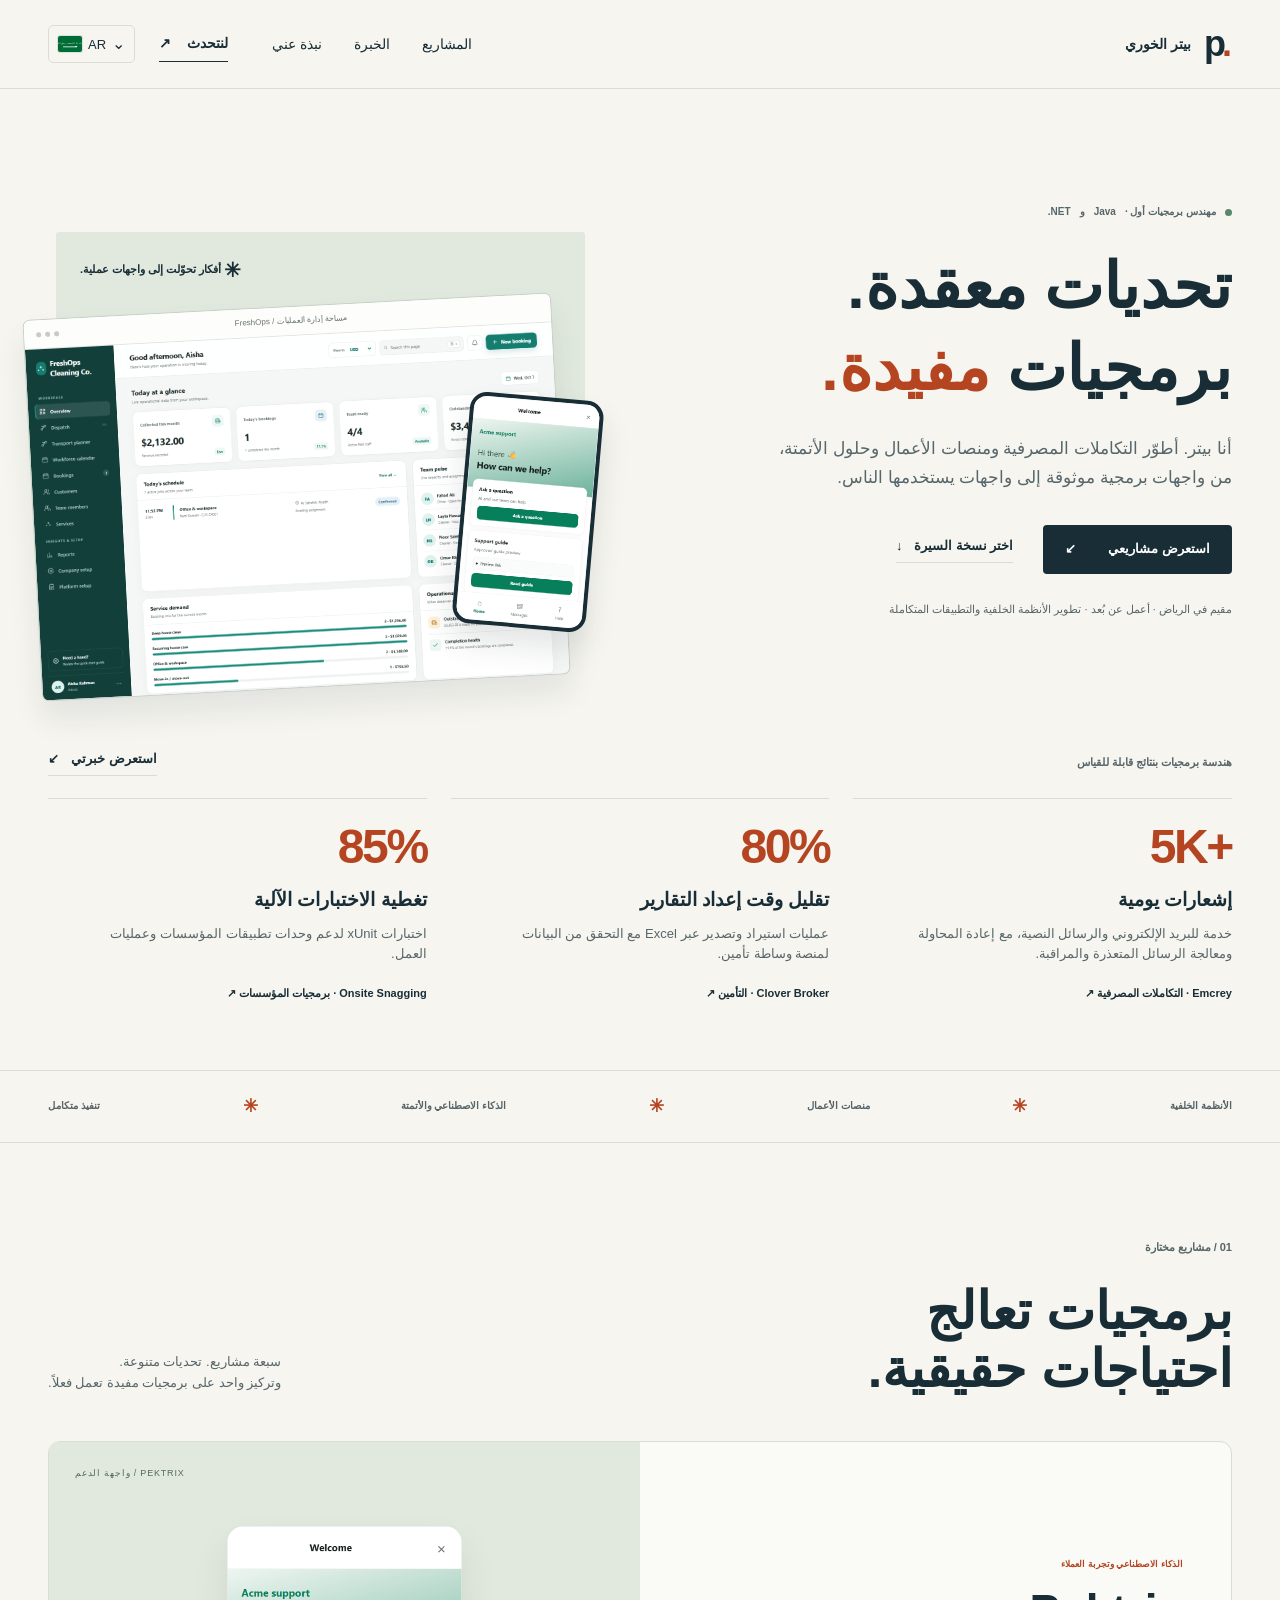
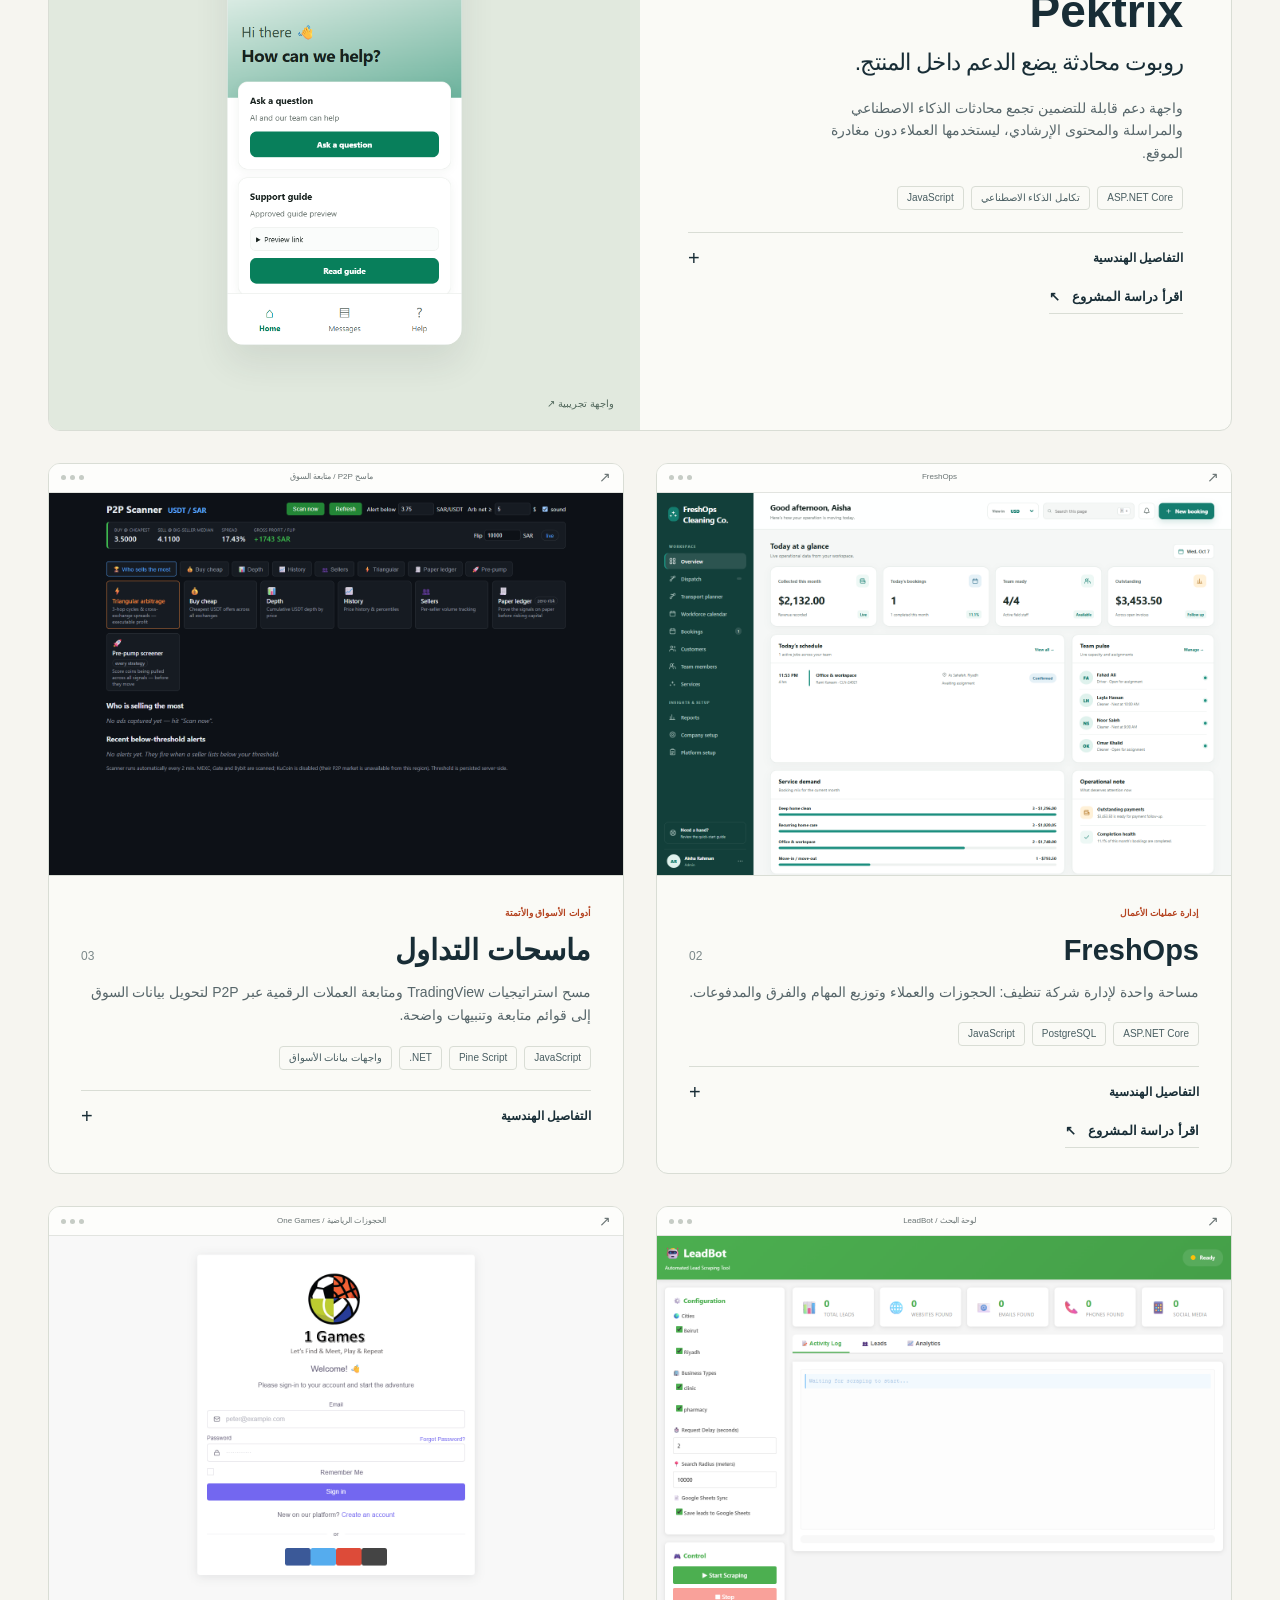
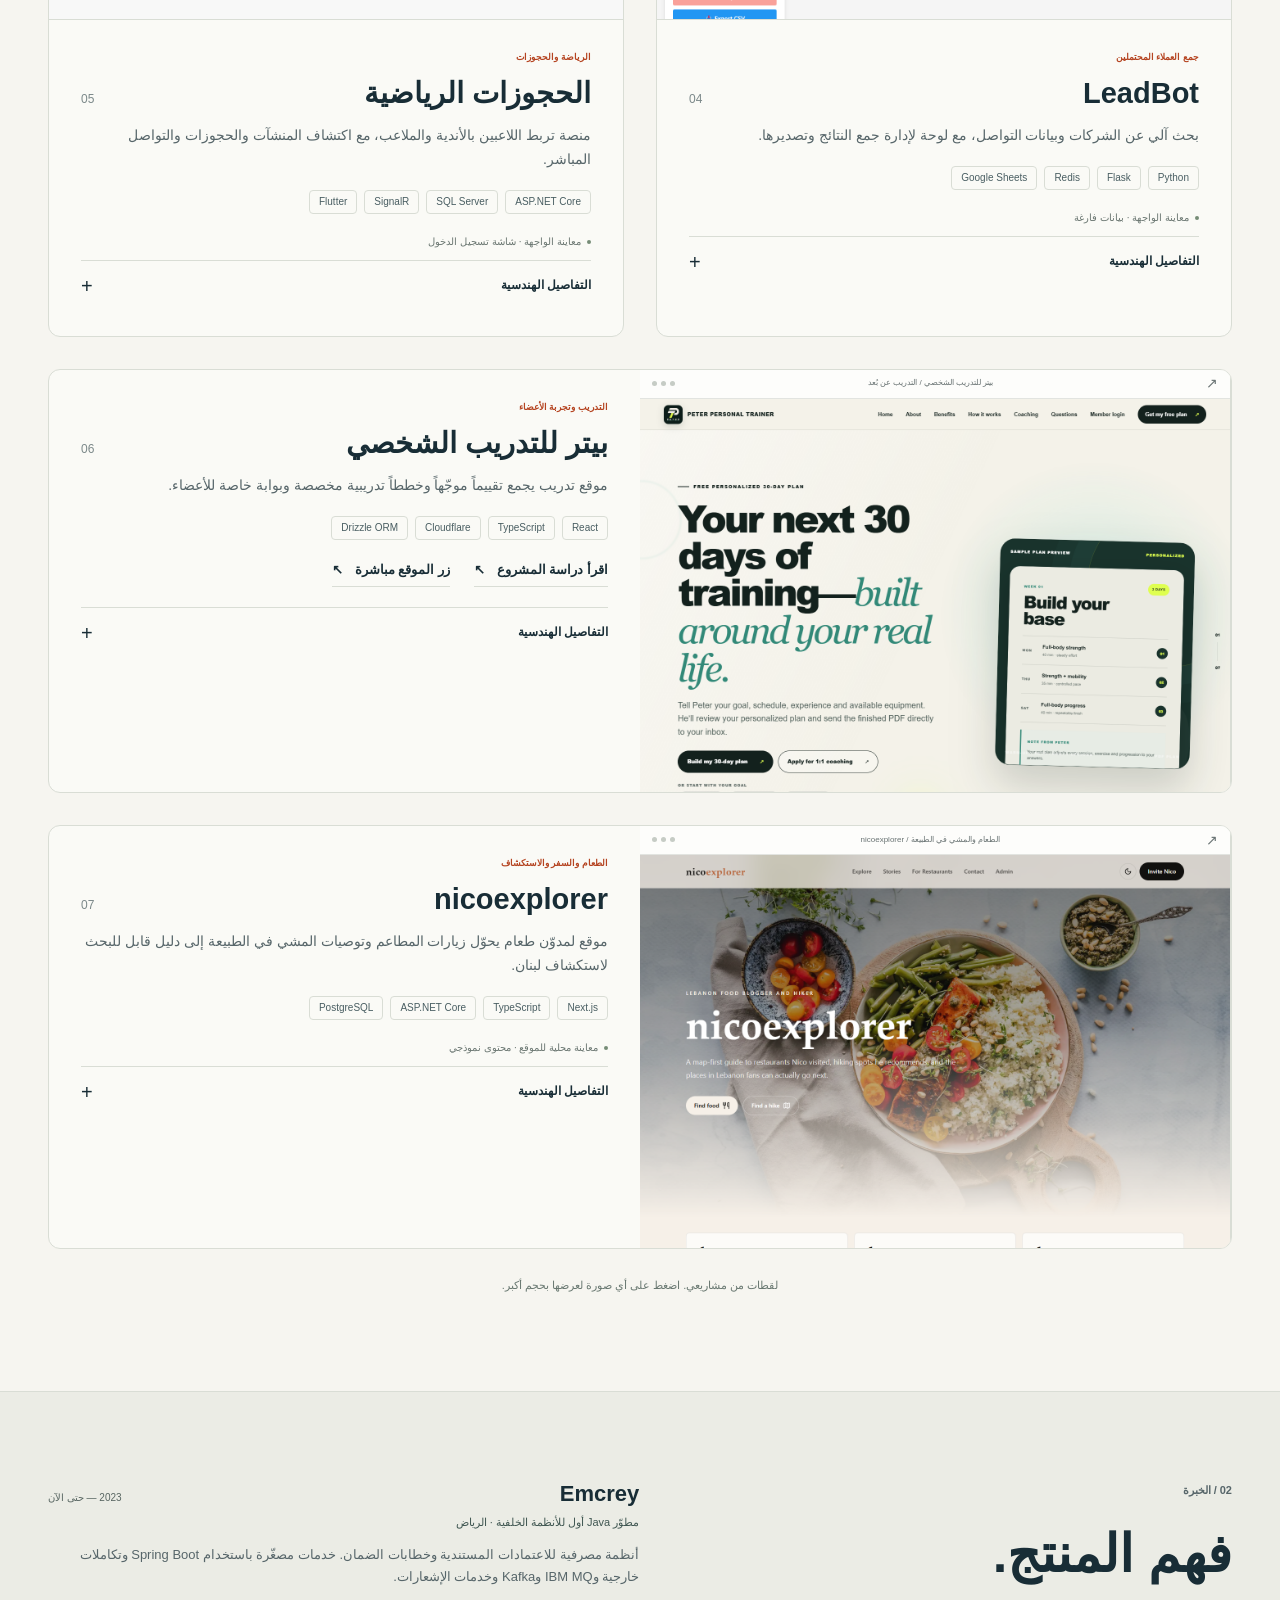
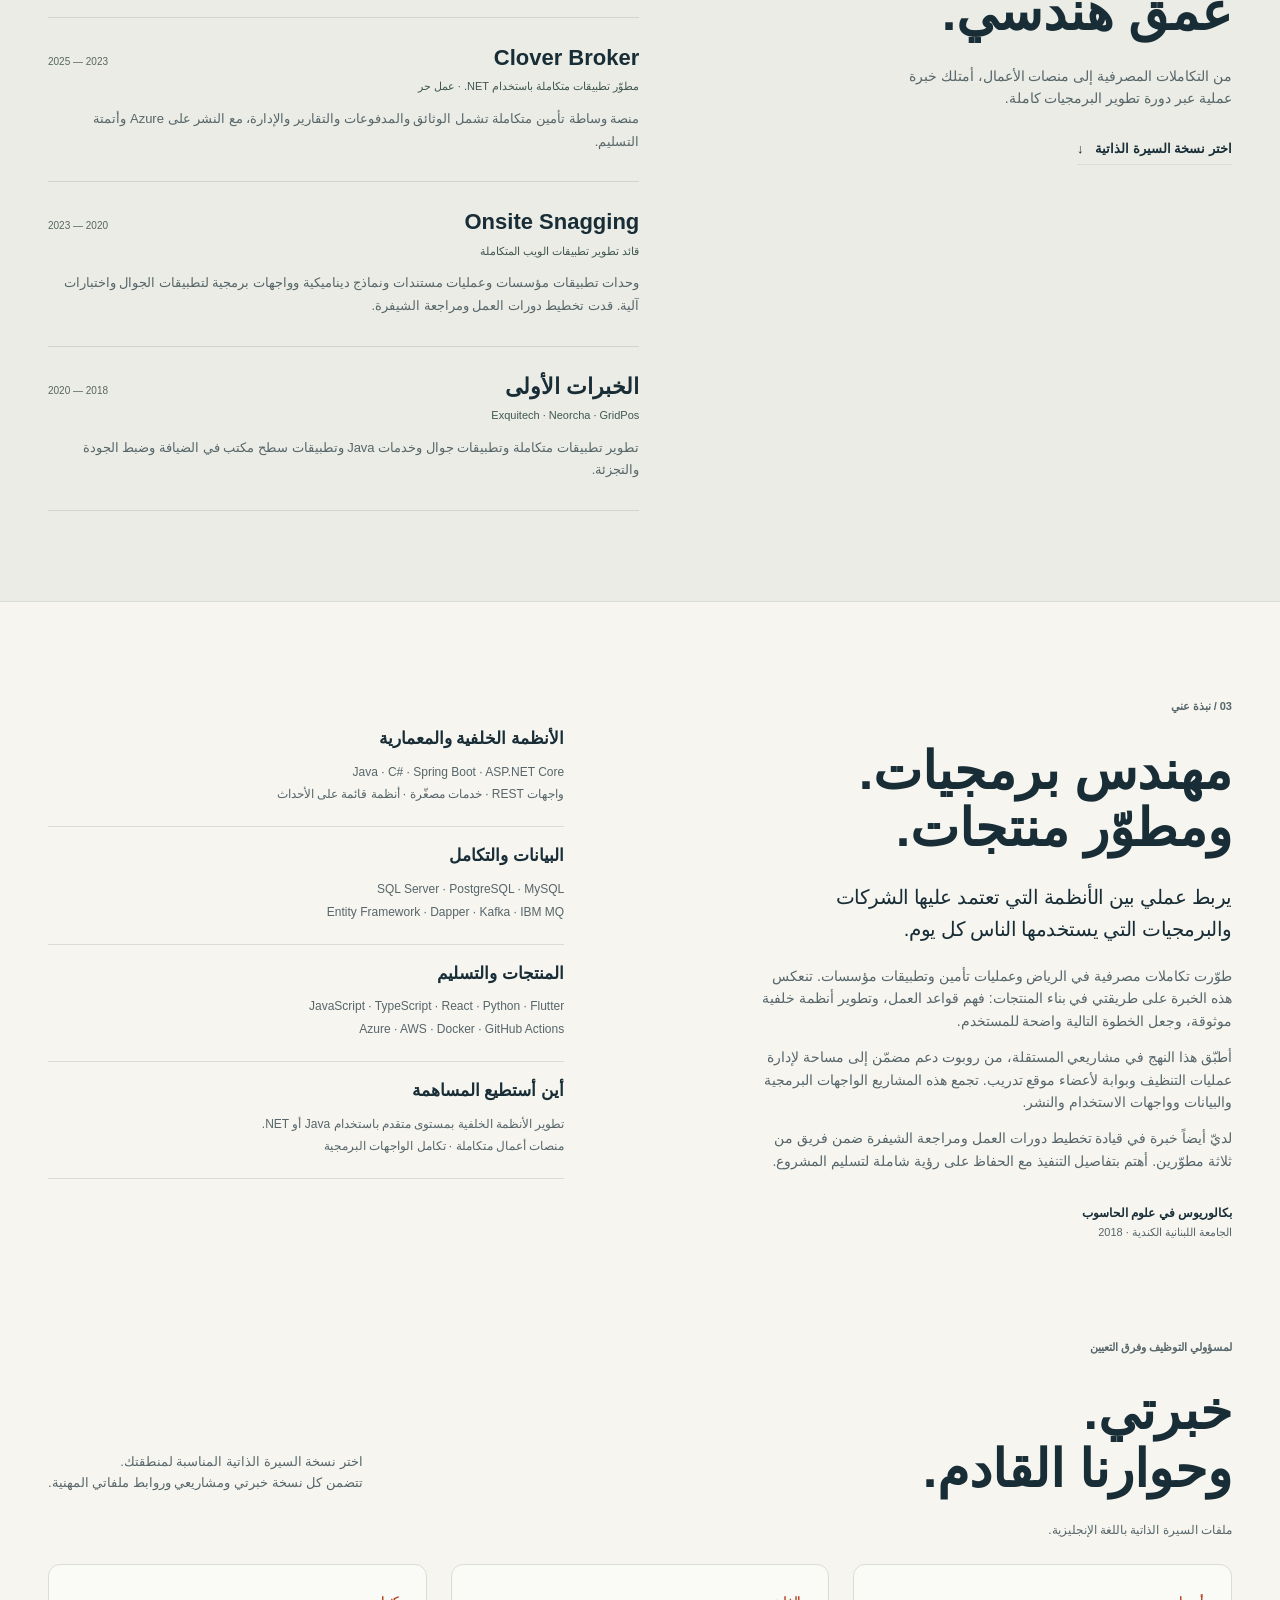
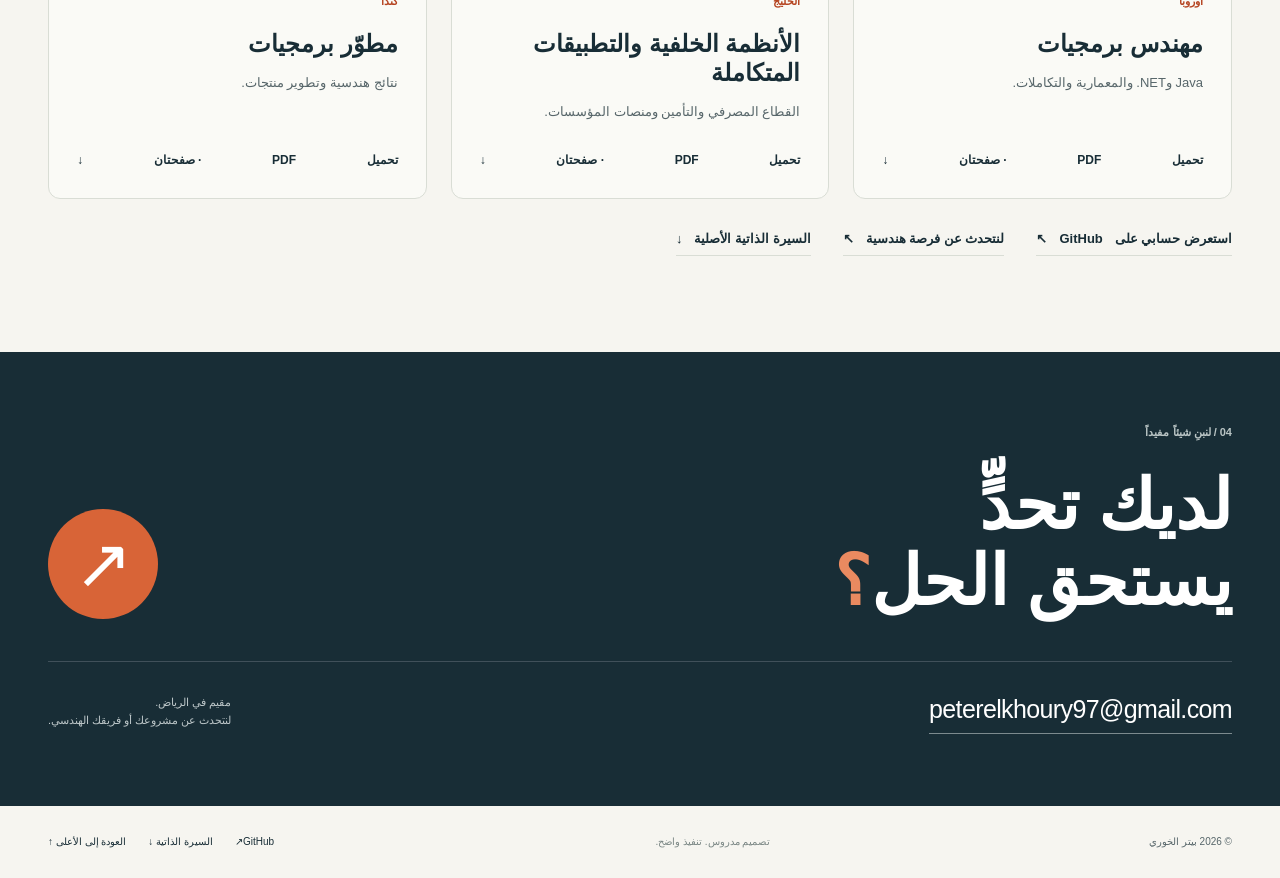
==== commit 501a5859: "feat: add French, language flags and nicoexplorer project" ====
--- a/ar/index.html
+++ b/ar/index.html
@@ -15,19 +15,20 @@
   <title>بيتر الخوري — مهندس برمجيات أول | <bdi dir="ltr">Java</bdi> و<bdi dir="ltr">.NET</bdi></title>
   <link rel="alternate" hreflang="en" href="https://peterkhoury97.github.io/peterelkhoury.github.io/">
   <link rel="alternate" hreflang="ar" href="https://peterkhoury97.github.io/peterelkhoury.github.io/ar/">
+  <link rel="alternate" hreflang="fr" href="https://peterkhoury97.github.io/peterelkhoury.github.io/fr/">
   <link rel="alternate" hreflang="x-default" href="https://peterkhoury97.github.io/peterelkhoury.github.io/">
-  <script src="../language.js?v=20261011-1"></script>
+  <script src="../language.js?v=20261012-1"></script>
   <link rel="icon" href="../assets/favicon.svg" type="image/svg+xml">
-  <link rel="stylesheet" href="../styles.css?v=20261011-1">
+  <link rel="stylesheet" href="../styles.css?v=20261012-1">
   <script type="application/ld+json">{"@context":"https://schema.org","@type":"Person","name":"بيتر الخوري","url":"https://peterkhoury97.github.io/peterelkhoury.github.io/","jobTitle":"مهندس برمجيات أول","sameAs":["https://github.com/peterkhoury97"],"knowsAbout":["Java","C#","Spring Boot","ASP.NET Core","API design","Business platforms"]}</script>
-  <script src="../script.js?v=20261011-1" defer></script>
+  <script src="../script.js?v=20261012-1" defer></script>
 </head>
 <body>
   <a class="skip-link" href="#main">انتقل إلى المحتوى</a>
   <header class="site-header">
     <div class="container header-inner">
       <a class="wordmark" href="#" aria-label="بيتر الخوري، الصفحة الرئيسية"><span class="monogram" dir="ltr"><bdi dir="ltr">p</bdi><span>.</span></span><span>بيتر الخوري</span></a>
-      <div class="header-controls"><a class="language-link" href="../index.html?lang=en" lang="en" hreflang="en" aria-label="View this page in English">English</a><button class="menu-toggle" type="button" aria-expanded="false" aria-controls="navigation" hidden>القائمة <span aria-hidden="true">☰</span></button></div>
+      <div class="header-controls"><details class="language-picker"><summary aria-label="اختر اللغة: العربية"><img class="language-flag" src="../assets/flags/ar.svg" width="24" height="16" alt="" aria-hidden="true"><span class="language-code" aria-hidden="true">AR</span><span class="language-chevron" aria-hidden="true">⌄</span></summary><ul aria-label="اختر اللغة"><li><a class="language-link" href="../index.html?lang=en" lang="en" hreflang="en"><img class="language-flag" src="../assets/flags/en.svg" width="24" height="16" alt="" aria-hidden="true"><span dir="auto">English</span></a></li><li><a class="language-link" href="index.html?lang=ar" lang="ar" hreflang="ar" aria-current="page"><img class="language-flag" src="../assets/flags/ar.svg" width="24" height="16" alt="" aria-hidden="true"><span dir="auto">العربية</span></a></li><li><a class="language-link" href="../fr/index.html?lang=fr" lang="fr" hreflang="fr"><img class="language-flag" src="../assets/flags/fr.svg" width="24" height="16" alt="" aria-hidden="true"><span dir="auto">Français</span></a></li></ul></details><button class="menu-toggle" type="button" aria-expanded="false" aria-controls="navigation" hidden>القائمة <span aria-hidden="true">☰</span></button></div>
       <nav id="navigation" aria-label="التنقل الرئيسي">
         <a href="#work">المشاريع</a><a href="#experience">الخبرة</a><a href="#about">نبذة عني</a>
         <a class="nav-contact" href="#contact">لنتحدث <span aria-hidden="true">↗</span></a>
@@ -60,7 +61,7 @@
     <div class="expertise-strip"><div class="container"><span>الأنظمة الخلفية</span><span aria-hidden="true">✳</span><span>منصات الأعمال</span><span aria-hidden="true">✳</span><span>الذكاء الاصطناعي والأتمتة</span><span aria-hidden="true">✳</span><span>تنفيذ متكامل</span></div></div>
 
     <section class="section container" id="work" aria-labelledby="work-title">
-      <div class="section-heading"><div><p class="eyebrow">01 / مشاريع مختارة</p><h2 id="work-title">برمجيات تعالج<br>احتياجات حقيقية.</h2></div><p>ستة مشاريع. تحديات متنوعة.<br>وتركيز واحد على برمجيات مفيدة تعمل فعلاً.</p></div>
+      <div class="section-heading"><div><p class="eyebrow">01 / مشاريع مختارة</p><h2 id="work-title">برمجيات تعالج<br>احتياجات حقيقية.</h2></div><p>سبعة مشاريع. تحديات متنوعة.<br>وتركيز واحد على برمجيات مفيدة تعمل فعلاً.</p></div>
       <article class="featured-project" id="pektrix">
         <div class="featured-copy"><p class="project-category">الذكاء الاصطناعي وتجربة العملاء</p><h3><bdi dir="ltr">Pektrix</bdi></h3><p class="project-subtitle">روبوت محادثة يضع الدعم داخل المنتج.</p><p>واجهة دعم قابلة للتضمين تجمع محادثات الذكاء الاصطناعي والمراسلة والمحتوى الإرشادي، ليستخدمها العملاء دون مغادرة الموقع.</p><ul class="tags" aria-label="تقنيات Pektrix"><li dir="auto"><bdi dir="ltr">ASP.NET Core</bdi></li><li dir="auto">تكامل الذكاء الاصطناعي</li><li dir="auto"><bdi dir="ltr">JavaScript</bdi></li></ul>
           <details><summary>التفاصيل الهندسية <span aria-hidden="true">+</span></summary><div class="project-detail"><p><strong>ما طوّرته.</strong> تطبيق الويب والخدمات الخلفية وواجهة الدعم المضمّنة، بما يشمل إعدادات خاصة بكل جهة وعمليات المحادثة.</p><p><strong>هدف المنتج.</strong> جمع الدعم البشري والذكاء الاصطناعي في واجهة سهلة الاستخدام، بتصميم متجاوب ودعم للعربية والإنجليزية.</p></div></details>
@@ -89,6 +90,10 @@
         <article class="project-card project-card-wide" id="personal-trainer">
           <a class="screenshot-link project-image" href="../assets/images/personal-trainer.png" data-title="بيتر للتدريب الشخصي" data-caption="لقطة للصفحة الرئيسية العامة للموقع بتاريخ 8 أكتوبر 2026. الجدول التدريبي المعروض خطة نموذجية من الموقع." aria-label="تكبير لقطة موقع بيتر للتدريب الشخصي"><div class="window-bar"><i></i><i></i><i></i><span>بيتر للتدريب الشخصي / التدريب عن بُعد</span><b aria-hidden="true">↗</b></div><img src="../assets/images/personal-trainer.png" width="1440" height="960" alt="الصفحة الرئيسية لموقع بيتر للتدريب الشخصي، مع خطة مخصصة لمدة 30 يوماً وجدول تمارين نموذجي" loading="lazy"></a>
           <div class="project-copy"><p class="project-category">التدريب وتجربة الأعضاء</p><div class="project-title"><h3>بيتر للتدريب الشخصي</h3><span>06</span></div><p>موقع تدريب يجمع تقييماً موجّهاً وخططاً تدريبية مخصصة وبوابة خاصة للأعضاء.</p><ul class="tags" aria-label="تقنيات موقع التدريب الشخصي"><li dir="auto"><bdi dir="ltr">React</bdi></li><li dir="auto"><bdi dir="ltr">TypeScript</bdi></li><li dir="auto"><bdi dir="ltr">Cloudflare</bdi></li><li dir="auto"><bdi dir="ltr">Drizzle ORM</bdi></li></ul><div class="project-actions"><a class="text-link" href="projects/personal-trainer.html">اقرأ دراسة المشروع <span aria-hidden="true">↗</span></a><a class="text-link" href="https://form-flow-personal-training.peterkhoury.chatgpt.site/" target="_blank" rel="noopener noreferrer">زر الموقع مباشرة <span aria-hidden="true">↗</span></a></div><details><summary>التفاصيل الهندسية <span aria-hidden="true">+</span></summary><div class="project-detail"><p><strong>ما طوّرته.</strong> موقع تدريب متجاوب، مع تقييم يخضع للتحقق ومحرك محلي لإعداد الخطط وملفات <bdi dir="ltr">PDF</bdi> بهوية الموقع وآلية مراجعة ونشر للمدرّب.</p><p><strong>تجربة الأعضاء.</strong> تسجيل الدخول برمز يُرسل بالبريد، وسجلات التمارين والمتابعة اليومية ورسوم التقدم وتخزين خاص للصور، باستخدام <bdi dir="ltr">Cloudflare D1</bdi> و<bdi dir="ltr">R2</bdi> و<bdi dir="ltr">Drizzle ORM.</bdi></p></div></details></div>
+        </article>
+        <article class="project-card project-card-wide" id="nicoexplorer">
+          <a class="screenshot-link project-image" href="../assets/images/nicoexplorer.png" data-title="دليل nicoexplorer للطعام والمشي في الطبيعة" data-caption="معاينة أصلية للصفحة الرئيسية المحلية بتاريخ 11 أكتوبر 2026. بيانات المطاعم والمسارات نموذجية، والصور من الموقع الأصلي." aria-label="تكبير لقطة nicoexplorer"><div class="window-bar"><i></i><i></i><i></i><span><bdi dir="ltr">nicoexplorer</bdi> / الطعام والمشي في الطبيعة</span><b aria-hidden="true">↗</b></div><img src="../assets/images/nicoexplorer.png" width="1440" height="960" alt="الصفحة الرئيسية لموقع nicoexplorer، مع صور الطعام واستكشاف المطاعم ومسارات المشي" loading="lazy"></a>
+          <div class="project-copy"><p class="project-category">الطعام والسفر والاستكشاف</p><div class="project-title"><h3><bdi dir="ltr">nicoexplorer</bdi></h3><span>07</span></div><p>موقع لمدوّن طعام يحوّل زيارات المطاعم وتوصيات المشي في الطبيعة إلى دليل قابل للبحث لاستكشاف لبنان.</p><ul class="tags" aria-label="تقنيات nicoexplorer"><li dir="auto"><bdi dir="ltr">Next.js</bdi></li><li dir="auto"><bdi dir="ltr">TypeScript</bdi></li><li dir="auto"><bdi dir="ltr">ASP.NET Core</bdi></li><li dir="auto"><bdi dir="ltr">PostgreSQL</bdi></li></ul><p class="preview-label">معاينة محلية للموقع · محتوى نموذجي</p><details><summary>التفاصيل الهندسية <span aria-hidden="true">+</span></summary><div class="project-detail"><p><strong>ما طوّرته.</strong> موقع متجاوب للطعام والمشي في الطبيعة، يشمل أدلة قابلة للبحث وخرائط تعتمد على الإحداثيات وتفاصيل الأماكن وروابط <bdi dir="ltr">Instagram</bdi> وطلبات منظمة لزيارة المطاعم.</p><p><strong>هدف المنتج.</strong> تسهيل العثور على توصيات صانع المحتوى، وتوفير وسيلة واضحة لأصحاب المطاعم لطلب زيارة.</p></div></details></div>
         </article>
       </div>
       <p class="work-note">لقطات من مشاريعي. اضغط على أي صورة لعرضها بحجم أكبر.</p>
--- a/styles.css
+++ b/styles.css
@@ -130,21 +130,83 @@
   margin-inline-start:auto
 }
 
-.language-link {
+.language-picker {
+  position:relative;
+  margin:0;
+  padding:0;
+  border:0
+}
+
+.language-picker summary {
   display:inline-flex;
   align-items:center;
   justify-content:center;
+  gap:6px;
   min-height:38px;
-  padding:5px 12px;
+  padding:5px 9px;
   border:1px solid var(--line);
   border-radius:5px;
   font-size:13px;
   font-weight:600;
-  white-space:nowrap
-}
-
-.language-link:hover {
+  white-space:nowrap;
+  direction:ltr;
+  list-style:none
+}
+
+.language-picker summary:hover {
   border-color:var(--orange)
+}
+
+.language-picker summary span,.language-picker[open] summary span {
+  font-size:inherit;
+  color:inherit;
+  transform:none
+}
+
+.language-picker summary .language-chevron {
+  font-size:16px;
+  line-height:1
+}
+
+.language-picker ul {
+  position:absolute;
+  inset-inline-end:0;
+  top:calc(100% + 8px);
+  width:180px;
+  margin:0;
+  padding:6px;
+  list-style:none;
+  border:1px solid var(--line);
+  border-radius:8px;
+  background:var(--paper);
+  box-shadow:0 8px 28px #1830391c;
+  z-index:10
+}
+
+.language-link {
+  display:flex;
+  align-items:center;
+  gap:10px;
+  min-height:44px;
+  padding:8px 10px;
+  border-radius:4px;
+  font-size:13px;
+  font-weight:600;
+  direction:ltr
+}
+
+.language-link:hover,.language-link[aria-current="page"] {
+  background:var(--sage)
+}
+
+.language-flag {
+  display:block;
+  width:24px;
+  height:16px;
+  object-fit:cover;
+  border-radius:2px;
+  box-shadow:0 0 0 1px #1830391c;
+  flex:none
 }
 
 .wordmark {
@@ -1340,9 +1402,9 @@
     order:3;
     margin-inline-start:0
   }
-  .language-link {
+  .language-picker summary {
     min-height:36px;
-    padding:5px 8px;
+    padding:5px 6px;
     font-size:12px
   }
   .menu-toggle {
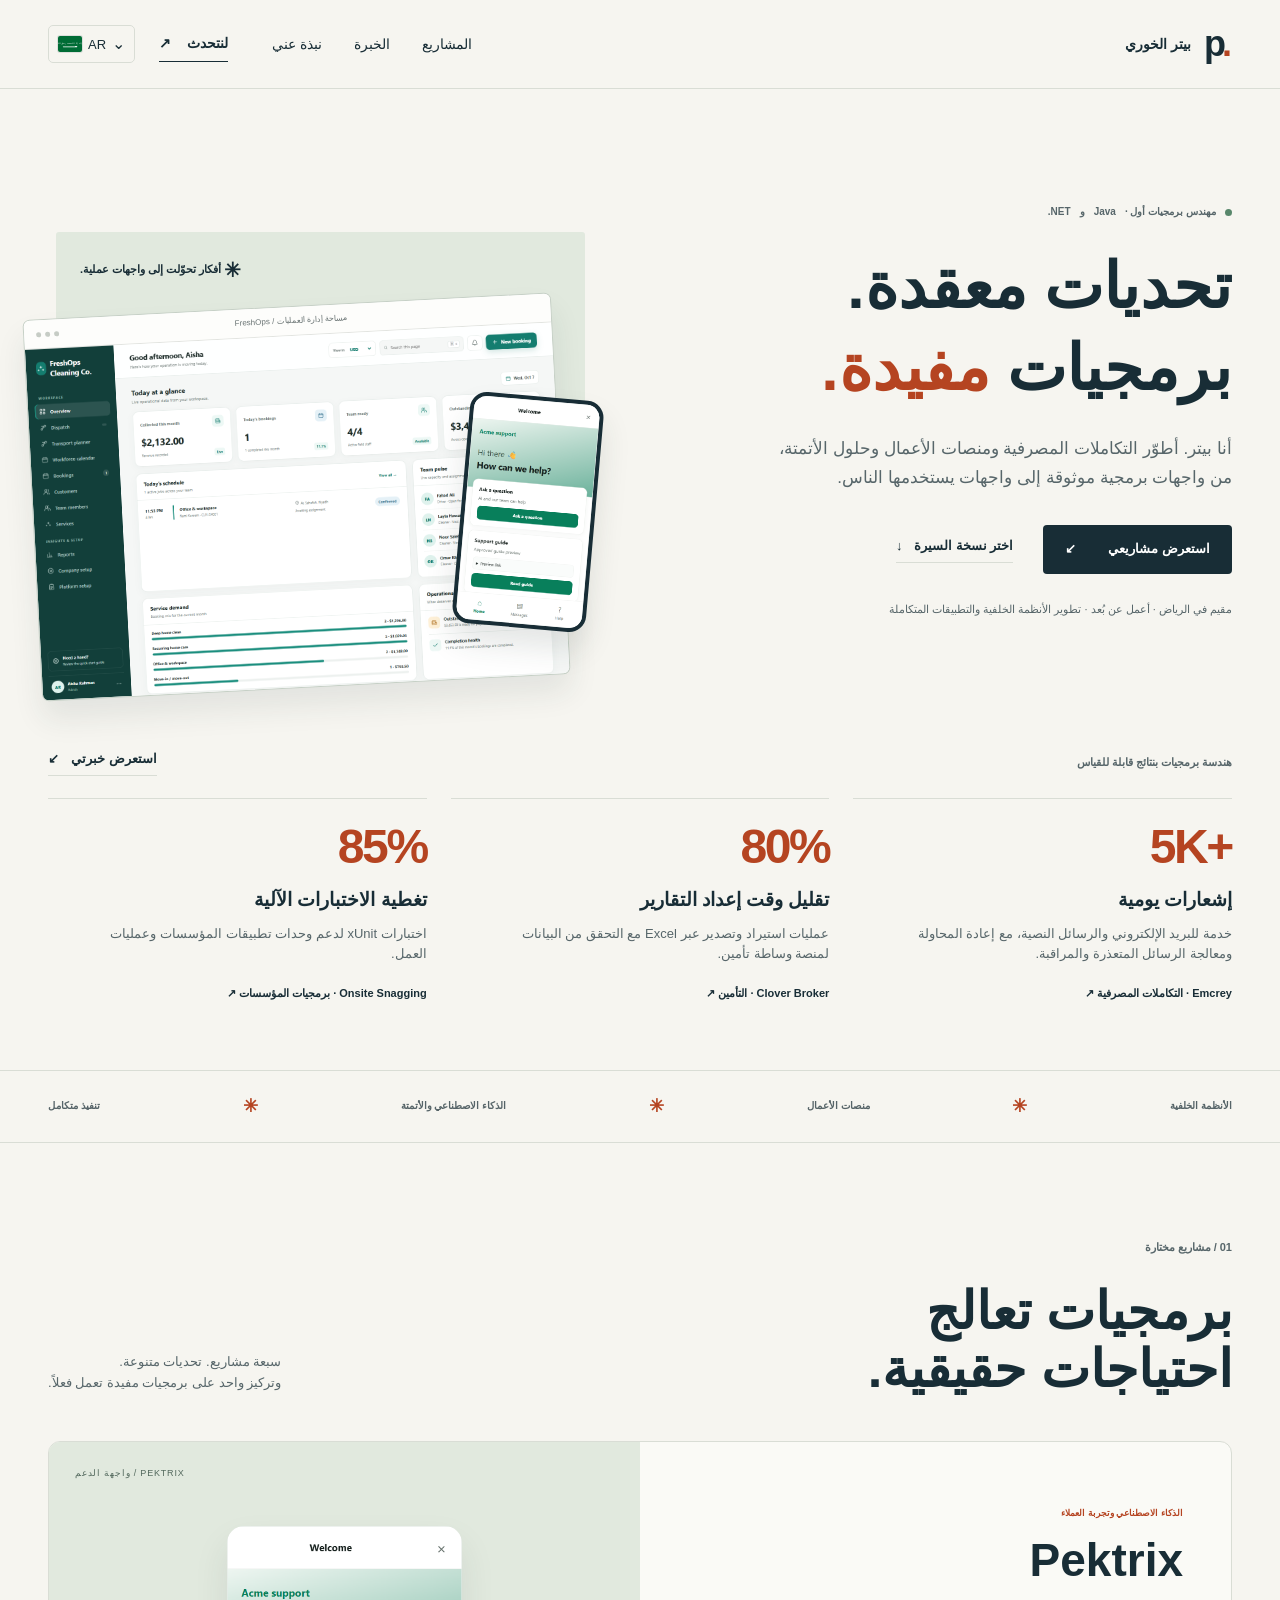
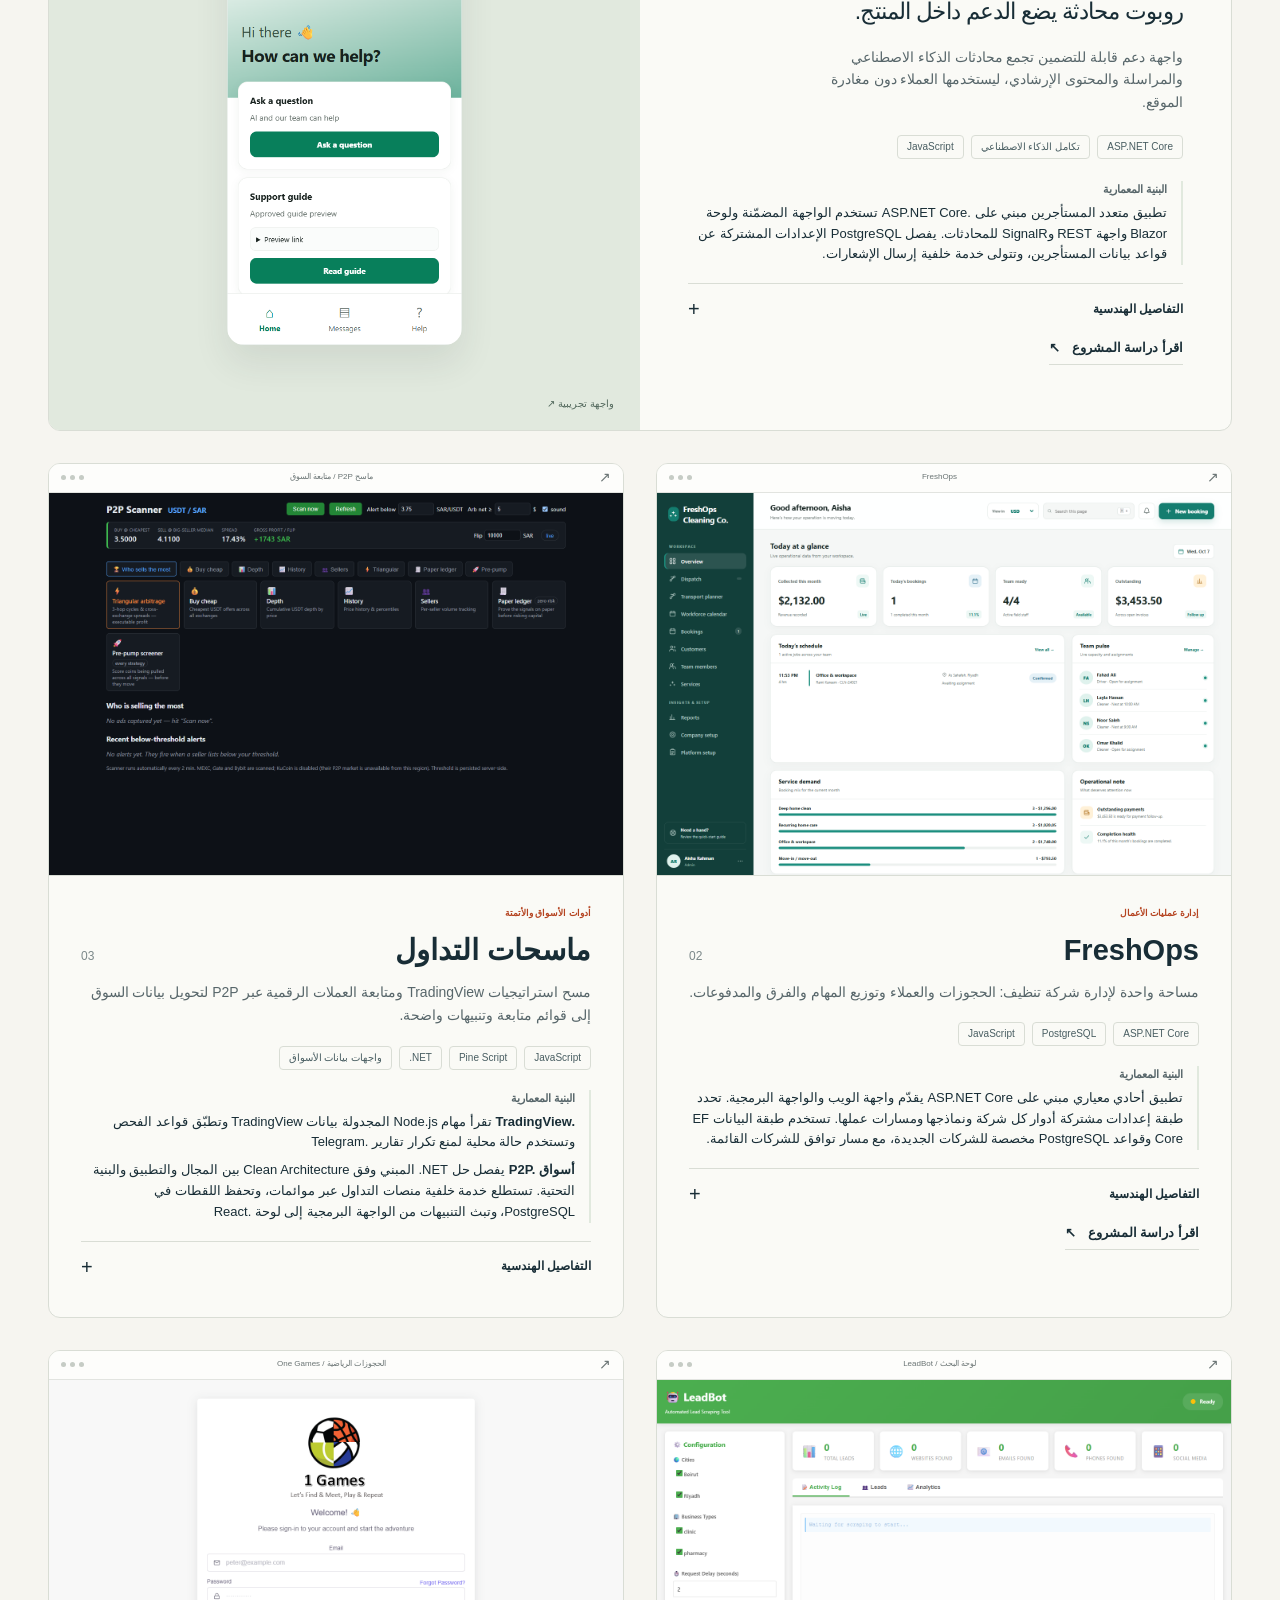
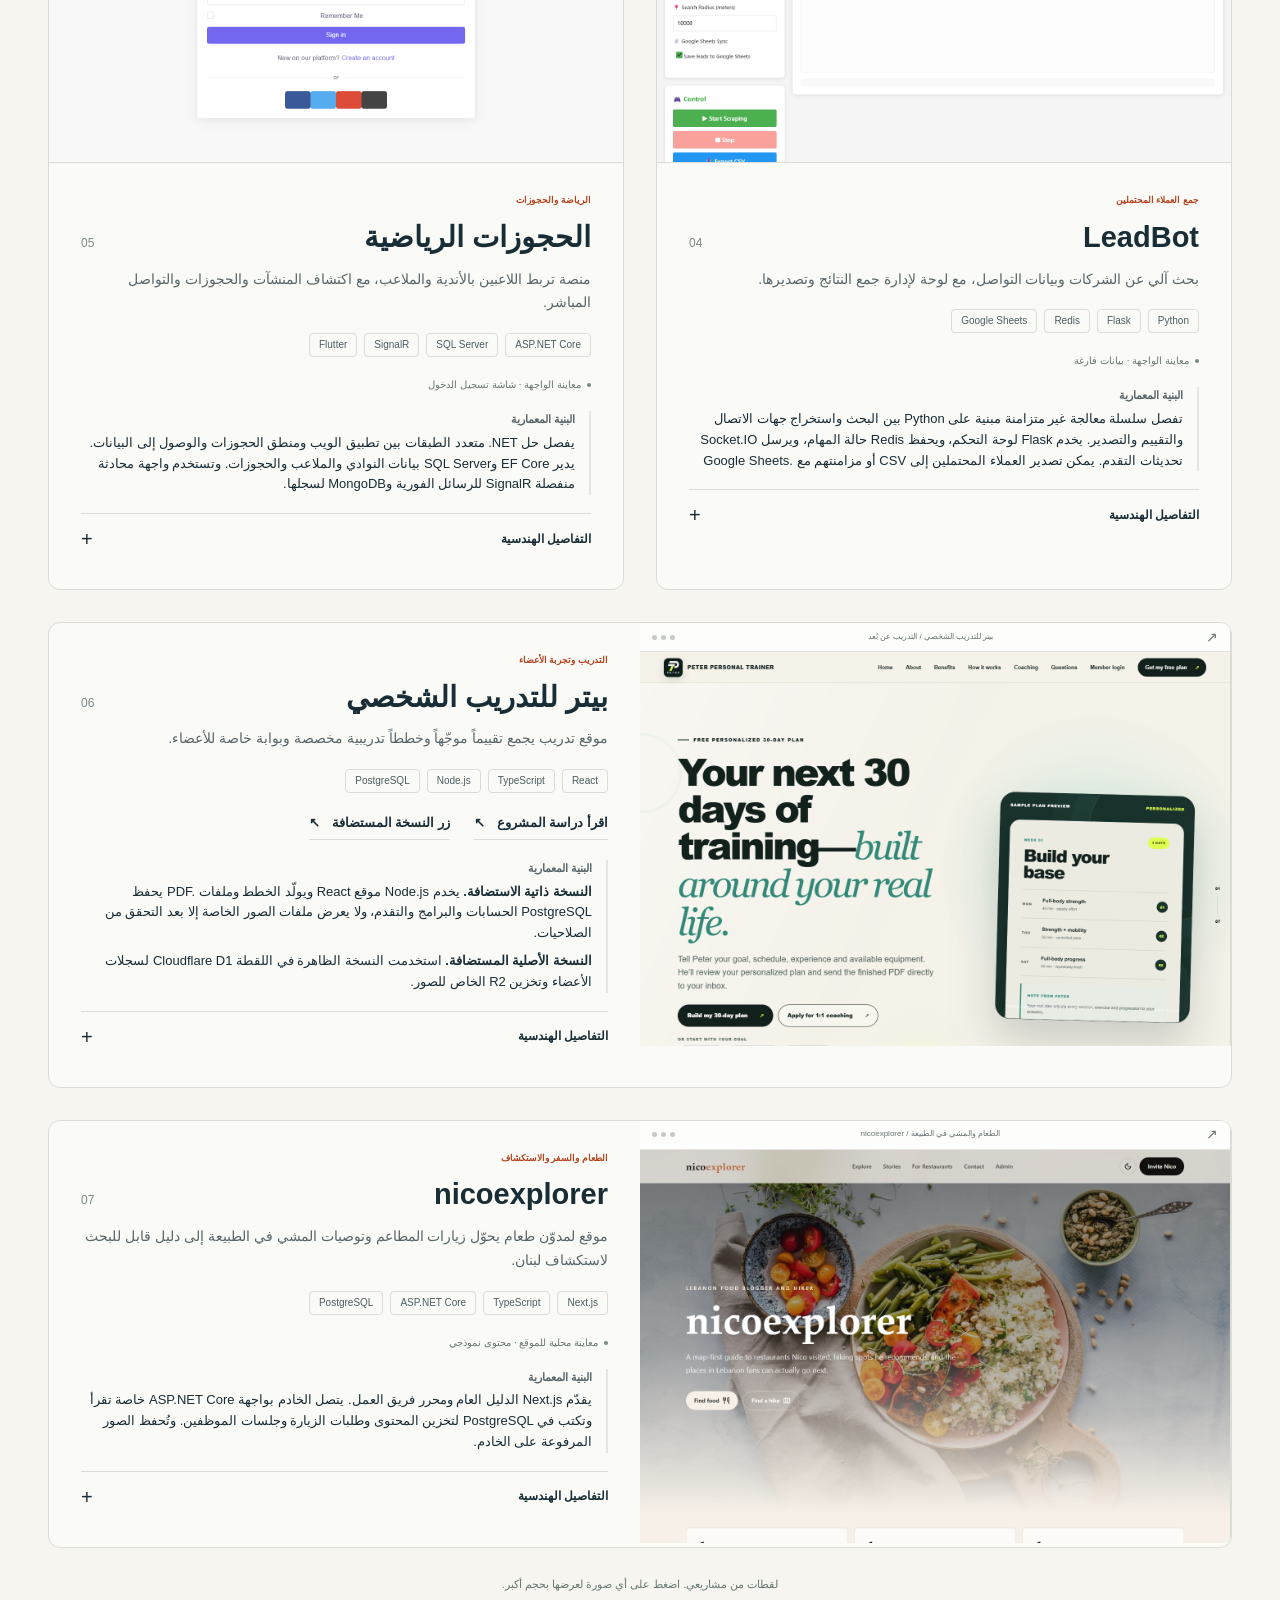
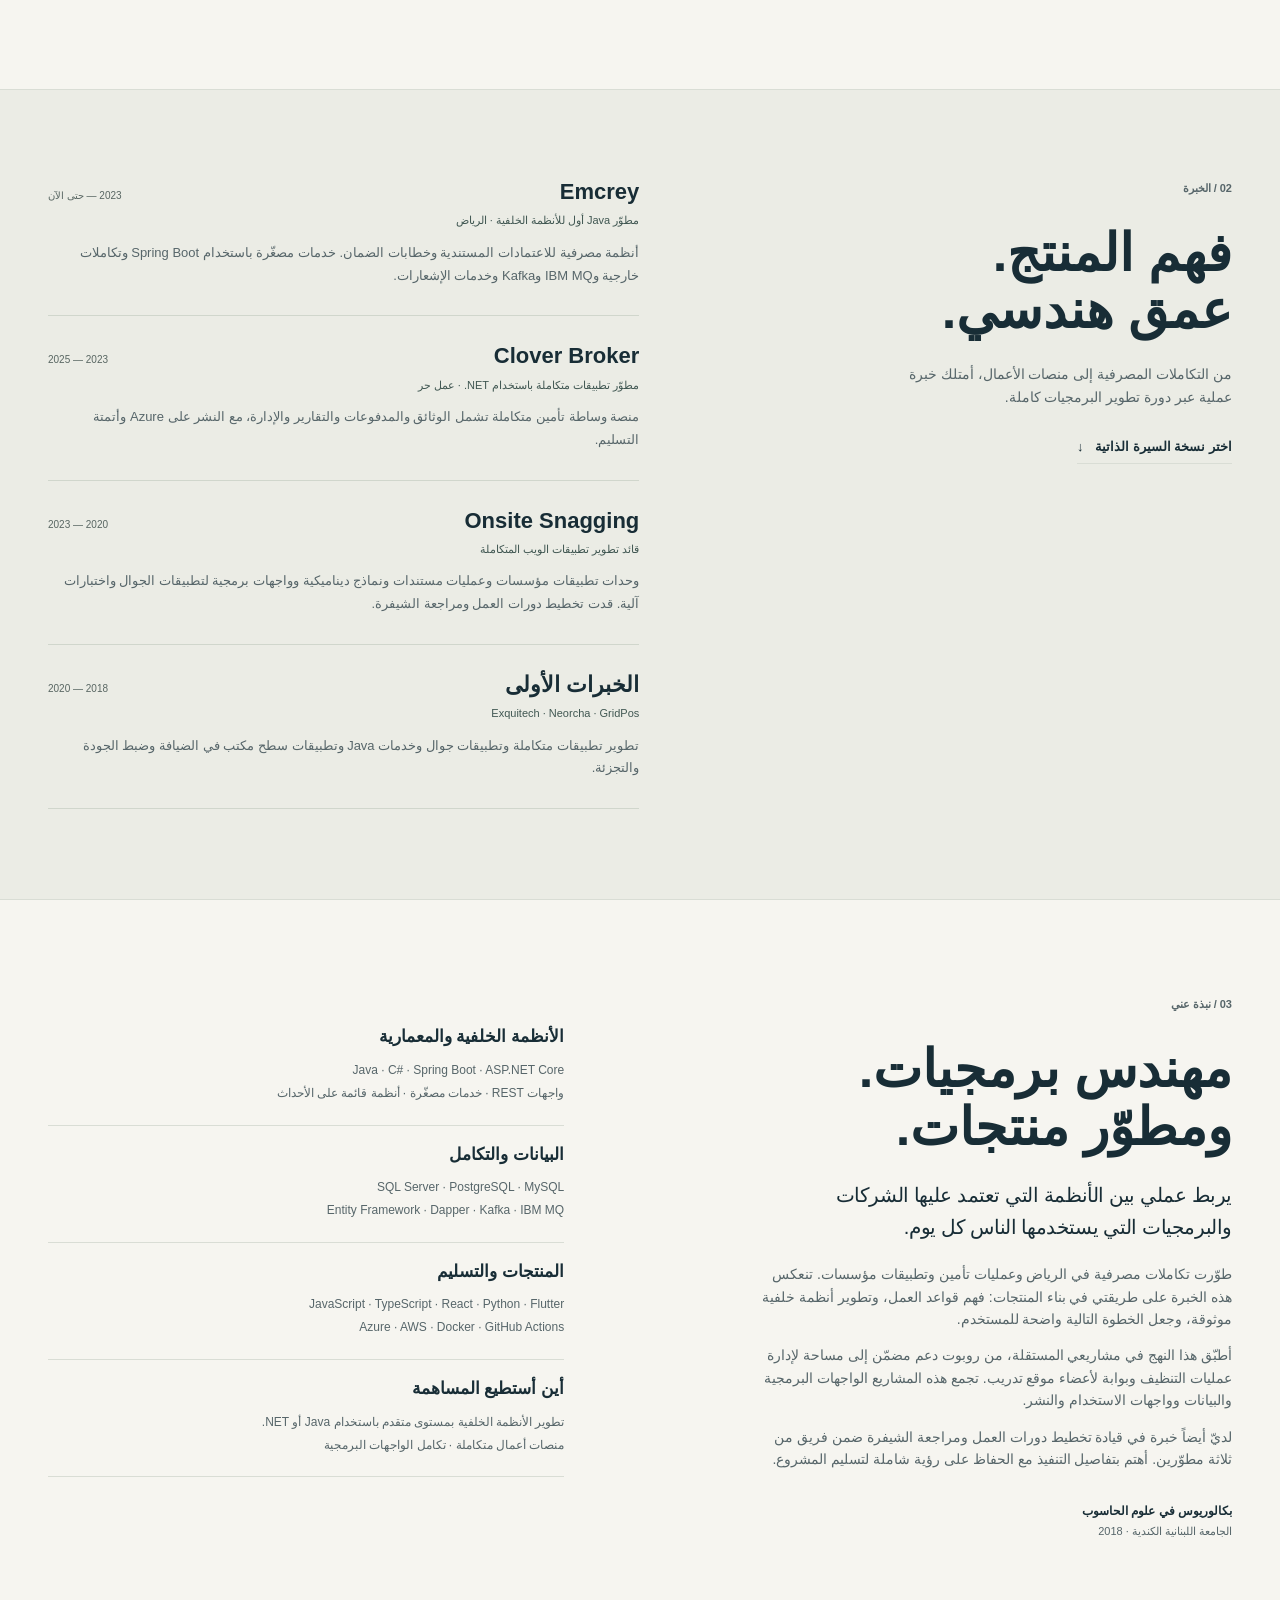
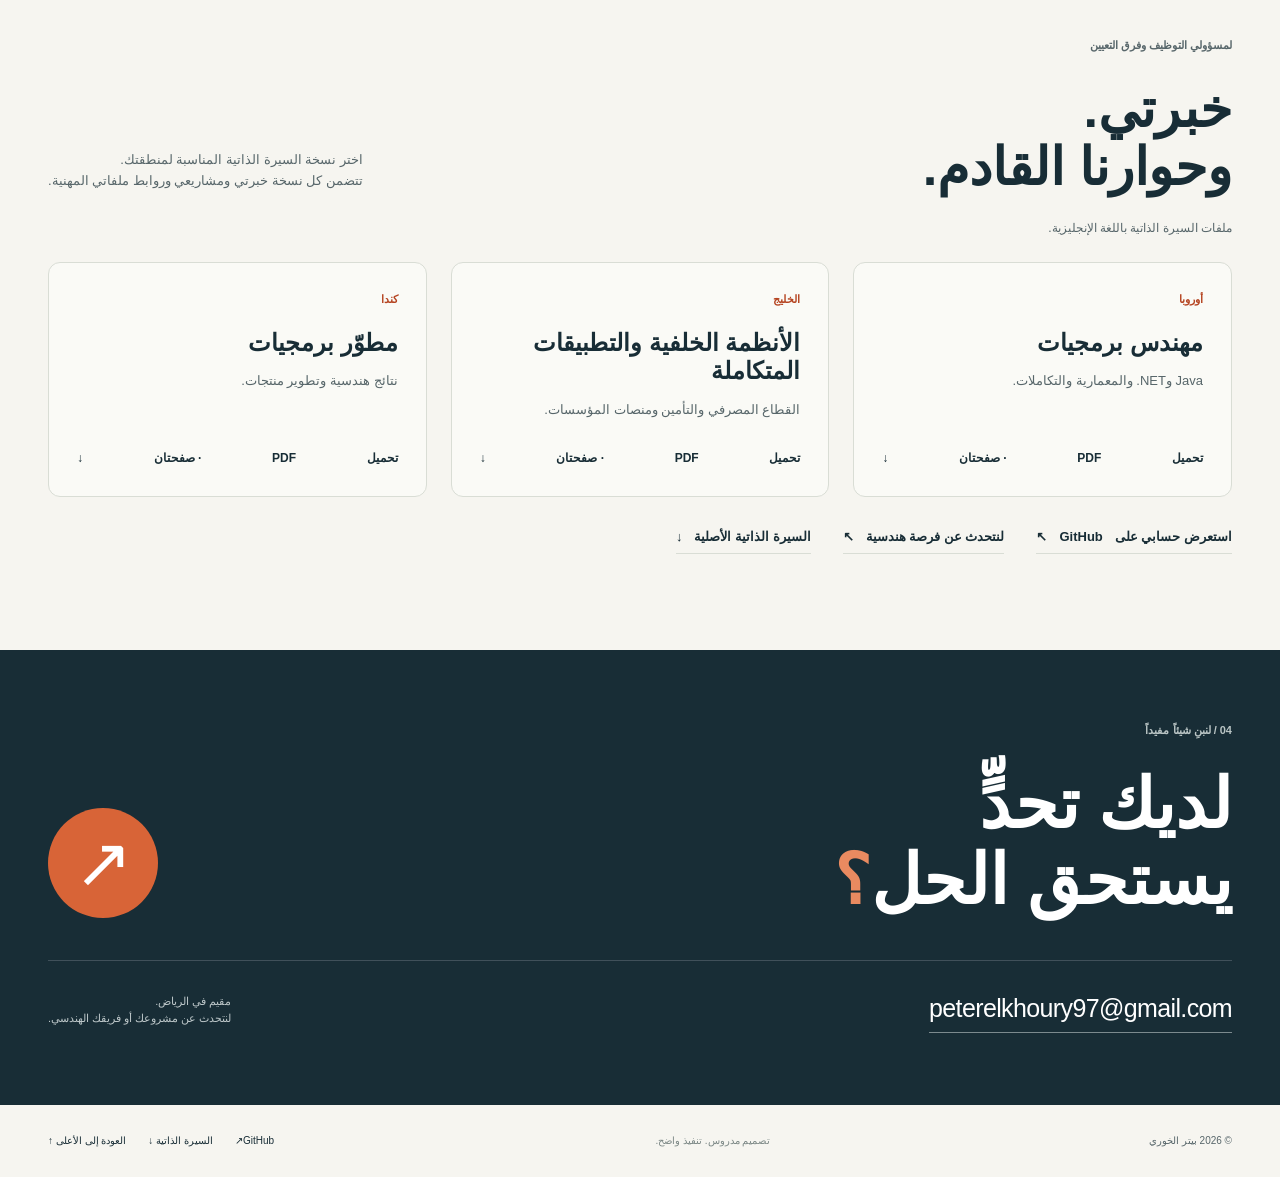
==== commit 423bddde: "feat: explain architecture for each portfolio project" ====
--- a/ar/index.html
+++ b/ar/index.html
@@ -19,7 +19,7 @@
   <link rel="alternate" hreflang="x-default" href="https://peterkhoury97.github.io/peterelkhoury.github.io/">
   <script src="../language.js?v=20261012-1"></script>
   <link rel="icon" href="../assets/favicon.svg" type="image/svg+xml">
-  <link rel="stylesheet" href="../styles.css?v=20261012-1">
+  <link rel="stylesheet" href="../styles.css?v=20261106-1">
   <script type="application/ld+json">{"@context":"https://schema.org","@type":"Person","name":"بيتر الخوري","url":"https://peterkhoury97.github.io/peterelkhoury.github.io/","jobTitle":"مهندس برمجيات أول","sameAs":["https://github.com/peterkhoury97"],"knowsAbout":["Java","C#","Spring Boot","ASP.NET Core","API design","Business platforms"]}</script>
   <script src="../script.js?v=20261012-1" defer></script>
 </head>
@@ -64,7 +64,7 @@
       <div class="section-heading"><div><p class="eyebrow">01 / مشاريع مختارة</p><h2 id="work-title">برمجيات تعالج<br>احتياجات حقيقية.</h2></div><p>سبعة مشاريع. تحديات متنوعة.<br>وتركيز واحد على برمجيات مفيدة تعمل فعلاً.</p></div>
       <article class="featured-project" id="pektrix">
         <div class="featured-copy"><p class="project-category">الذكاء الاصطناعي وتجربة العملاء</p><h3><bdi dir="ltr">Pektrix</bdi></h3><p class="project-subtitle">روبوت محادثة يضع الدعم داخل المنتج.</p><p>واجهة دعم قابلة للتضمين تجمع محادثات الذكاء الاصطناعي والمراسلة والمحتوى الإرشادي، ليستخدمها العملاء دون مغادرة الموقع.</p><ul class="tags" aria-label="تقنيات Pektrix"><li dir="auto"><bdi dir="ltr">ASP.NET Core</bdi></li><li dir="auto">تكامل الذكاء الاصطناعي</li><li dir="auto"><bdi dir="ltr">JavaScript</bdi></li></ul>
-          <details><summary>التفاصيل الهندسية <span aria-hidden="true">+</span></summary><div class="project-detail"><p><strong>ما طوّرته.</strong> تطبيق الويب والخدمات الخلفية وواجهة الدعم المضمّنة، بما يشمل إعدادات خاصة بكل جهة وعمليات المحادثة.</p><p><strong>هدف المنتج.</strong> جمع الدعم البشري والذكاء الاصطناعي في واجهة سهلة الاستخدام، بتصميم متجاوب ودعم للعربية والإنجليزية.</p></div></details>
+          <div class="project-architecture"><h4>البنية المعمارية</h4><p>تطبيق متعدد المستأجرين مبني على <bdi dir="ltr">ASP.NET Core.</bdi> تستخدم الواجهة المضمّنة ولوحة <bdi dir="ltr">Blazor</bdi> واجهة <bdi dir="ltr">REST</bdi> و<bdi dir="ltr">SignalR</bdi> للمحادثات. يفصل <bdi dir="ltr">PostgreSQL</bdi> الإعدادات المشتركة عن قواعد بيانات المستأجرين، وتتولى خدمة خلفية إرسال الإشعارات.</p></div><details><summary>التفاصيل الهندسية <span aria-hidden="true">+</span></summary><div class="project-detail"><p><strong>ما طوّرته.</strong> تطبيق الويب والخدمات الخلفية وواجهة الدعم المضمّنة، بما يشمل إعدادات خاصة بكل جهة وعمليات المحادثة.</p><p><strong>هدف المنتج.</strong> جمع الدعم البشري والذكاء الاصطناعي في واجهة سهلة الاستخدام، بتصميم متجاوب ودعم للعربية والإنجليزية.</p></div></details>
           <a class="text-link" href="projects/pektrix.html">اقرأ دراسة المشروع <span aria-hidden="true">↗</span></a>
         </div>
         <div class="featured-media"><span class="media-label"><bdi dir="ltr">PEKTRIX</bdi> / واجهة الدعم</span><a class="screenshot-link widget-preview" href="../assets/images/pektrix.png" data-title="واجهة دعم Pektrix" data-caption="لقطة أصلية من المشروع · واجهة دعم تجريبية بهوية نموذجية." aria-label="تكبير لقطة واجهة Pektrix"><img src="../assets/images/pektrix.png" width="410" height="730" alt="الشاشة الرئيسية لواجهة Pektrix، مع خيارات طرح سؤال ودليل الدعم" loading="lazy"></a><span class="media-footnote">واجهة تجريبية <span aria-hidden="true">↗</span></span></div>
@@ -73,27 +73,27 @@
       <div class="project-grid">
         <article class="project-card" id="freshops">
           <a class="screenshot-link project-image" href="../assets/images/freshops.png" data-title="لوحة عمليات FreshOps" data-caption="مساحة تجريبية تعمل محلياً · الحجوزات وأسماء العملاء والموظفين بيانات تجريبية." aria-label="تكبير لقطة FreshOps"><div class="window-bar"><i></i><i></i><i></i><span><bdi dir="ltr">FreshOps</bdi></span><b aria-hidden="true">↗</b></div><img src="../assets/images/freshops.png" width="1440" height="960" alt="نظرة عامة على عمليات التنظيف في FreshOps، تشمل الجدول والفريق والخدمات وملخصات المدفوعات" loading="lazy"></a>
-          <div class="project-copy"><p class="project-category">إدارة عمليات الأعمال</p><div class="project-title"><h3><bdi dir="ltr">FreshOps</bdi></h3><span>02</span></div><p>مساحة واحدة لإدارة شركة تنظيف: الحجوزات والعملاء وتوزيع المهام والفرق والمدفوعات.</p><ul class="tags" aria-label="تقنيات FreshOps"><li dir="auto"><bdi dir="ltr">ASP.NET Core</bdi></li><li dir="auto"><bdi dir="ltr">PostgreSQL</bdi></li><li dir="auto"><bdi dir="ltr">JavaScript</bdi></li></ul><details><summary>التفاصيل الهندسية <span aria-hidden="true">+</span></summary><div class="project-detail"><p><strong>ما طوّرته.</strong> منصة عمليات لعدة شركات، مع صلاحيات حسب الأدوار والجدولة وقواعد التسعير والحجوزات المتكررة والتقارير المالية.</p><p><strong>هدف المنتج.</strong> ربط المكتب والفريق الميداني بلوحة توزيع المهام وسجل العملاء وعمليات عمل قابلة للتهيئة.</p></div></details><a class="text-link project-case" href="projects/freshops.html">اقرأ دراسة المشروع <span aria-hidden="true">↗</span></a></div>
+          <div class="project-copy"><p class="project-category">إدارة عمليات الأعمال</p><div class="project-title"><h3><bdi dir="ltr">FreshOps</bdi></h3><span>02</span></div><p>مساحة واحدة لإدارة شركة تنظيف: الحجوزات والعملاء وتوزيع المهام والفرق والمدفوعات.</p><ul class="tags" aria-label="تقنيات FreshOps"><li dir="auto"><bdi dir="ltr">ASP.NET Core</bdi></li><li dir="auto"><bdi dir="ltr">PostgreSQL</bdi></li><li dir="auto"><bdi dir="ltr">JavaScript</bdi></li></ul><div class="project-architecture"><h4>البنية المعمارية</h4><p>تطبيق أحادي معياري مبني على <bdi dir="ltr">ASP.NET Core</bdi> يقدّم واجهة الويب والواجهة البرمجية. تحدد طبقة إعدادات مشتركة أدوار كل شركة ونماذجها ومسارات عملها. تستخدم طبقة البيانات <bdi dir="ltr">EF Core</bdi> وقواعد <bdi dir="ltr">PostgreSQL</bdi> مخصصة للشركات الجديدة، مع مسار توافق للشركات القائمة.</p></div><details><summary>التفاصيل الهندسية <span aria-hidden="true">+</span></summary><div class="project-detail"><p><strong>ما طوّرته.</strong> منصة عمليات لعدة شركات، مع صلاحيات حسب الأدوار والجدولة وقواعد التسعير والحجوزات المتكررة والتقارير المالية.</p><p><strong>هدف المنتج.</strong> ربط المكتب والفريق الميداني بلوحة توزيع المهام وسجل العملاء وعمليات عمل قابلة للتهيئة.</p></div></details><a class="text-link project-case" href="projects/freshops.html">اقرأ دراسة المشروع <span aria-hidden="true">↗</span></a></div>
         </article>
         <article class="project-card" id="trading">
           <a class="screenshot-link project-image" href="../assets/images/p2p-scanner.png" data-title="ماسحات التداول — لوحة P2P" data-caption="لقطة محلية للوحة P2P · أُخفيت تنبيهات البائعين. الأسعار وفروق الأسعار المعروضة لقطة لحالة السوق، وليست أرباح تداول محققة." aria-label="تكبير لقطة ماسح التداول"><div class="window-bar"><i></i><i></i><i></i><span>ماسح <bdi dir="ltr">P2P</bdi> / متابعة السوق</span><b aria-hidden="true">↗</b></div><img src="../assets/images/p2p-scanner.png" width="1440" height="960" alt="لوحة ماسح P2P لمتابعة السوق ومقارنة الأسعار والعمق والسجل وفرص المراجحة" loading="lazy"></a>
-          <div class="project-copy"><p class="project-category">أدوات الأسواق والأتمتة</p><div class="project-title"><h3>ماسحات التداول</h3><span>03</span></div><p>مسح استراتيجيات <bdi dir="ltr">TradingView</bdi> ومتابعة العملات الرقمية عبر <bdi dir="ltr">P2P</bdi> لتحويل بيانات السوق إلى قوائم متابعة وتنبيهات واضحة.</p><ul class="tags" aria-label="تقنيات أدوات التداول"><li dir="auto"><bdi dir="ltr">JavaScript</bdi></li><li dir="auto"><bdi dir="ltr">Pine Script</bdi></li><li dir="auto"><bdi dir="ltr">.NET</bdi></li><li dir="auto">واجهات بيانات الأسواق</li></ul><details><summary>التفاصيل الهندسية <span aria-hidden="true">+</span></summary><div class="project-detail"><p><strong><bdi dir="ltr">TradingView.</bdi></strong> مسح آلي لفجوات الأسعار قبل افتتاح السوق والاستراتيجيات، مع فحوص مجدولة ومنع التكرار وتقارير عبر <bdi dir="ltr">Telegram.</bdi></p><p><strong>أسواق <bdi dir="ltr">P2P.</bdi></strong> مقارنة أسعار المنصات ومرشّحات قابلة للتهيئة وتتبع تاريخي وتنبيهات. تعرض الصورة لوحة <bdi dir="ltr">P2P</bdi>، بينما يعمل مسح <bdi dir="ltr">TradingView</bdi> بشكل منفصل.</p><p><strong>هدف المنتج.</strong> جعل البحث قابلاً للتكرار وإظهار ظروف السوق ذات الصلة للمراجعة اليدوية.</p></div></details></div>
+          <div class="project-copy"><p class="project-category">أدوات الأسواق والأتمتة</p><div class="project-title"><h3>ماسحات التداول</h3><span>03</span></div><p>مسح استراتيجيات <bdi dir="ltr">TradingView</bdi> ومتابعة العملات الرقمية عبر <bdi dir="ltr">P2P</bdi> لتحويل بيانات السوق إلى قوائم متابعة وتنبيهات واضحة.</p><ul class="tags" aria-label="تقنيات أدوات التداول"><li dir="auto"><bdi dir="ltr">JavaScript</bdi></li><li dir="auto"><bdi dir="ltr">Pine Script</bdi></li><li dir="auto"><bdi dir="ltr">.NET</bdi></li><li dir="auto">واجهات بيانات الأسواق</li></ul><div class="project-architecture"><h4>البنية المعمارية</h4><p><strong><bdi dir="ltr">TradingView.</bdi></strong> تقرأ مهام <bdi dir="ltr">Node.js</bdi> المجدولة بيانات <bdi dir="ltr">TradingView</bdi> وتطبّق قواعد الفحص وتستخدم حالة محلية لمنع تكرار تقارير <bdi dir="ltr">Telegram.</bdi></p><p><strong>أسواق <bdi dir="ltr">P2P.</bdi></strong> يفصل حل <bdi dir="ltr">.NET</bdi> المبني وفق <bdi dir="ltr">Clean Architecture</bdi> بين المجال والتطبيق والبنية التحتية. تستطلع خدمة خلفية منصات التداول عبر موائمات، وتحفظ اللقطات في <bdi dir="ltr">PostgreSQL</bdi>، وتبث التنبيهات من الواجهة البرمجية إلى لوحة <bdi dir="ltr">React.</bdi></p></div><details><summary>التفاصيل الهندسية <span aria-hidden="true">+</span></summary><div class="project-detail"><p><strong><bdi dir="ltr">TradingView.</bdi></strong> مسح آلي لفجوات الأسعار قبل افتتاح السوق والاستراتيجيات، مع فحوص مجدولة ومنع التكرار وتقارير عبر <bdi dir="ltr">Telegram.</bdi></p><p><strong>أسواق <bdi dir="ltr">P2P.</bdi></strong> مقارنة أسعار المنصات ومرشّحات قابلة للتهيئة وتتبع تاريخي وتنبيهات. تعرض الصورة لوحة <bdi dir="ltr">P2P</bdi>، بينما يعمل مسح <bdi dir="ltr">TradingView</bdi> بشكل منفصل.</p><p><strong>هدف المنتج.</strong> جعل البحث قابلاً للتكرار وإظهار ظروف السوق ذات الصلة للمراجعة اليدوية.</p></div></details></div>
         </article>
         <article class="project-card" id="leadbot">
           <a class="screenshot-link project-image" href="../assets/images/leadbot.png" data-title="لوحة LeadBot" data-caption="معاينة لقالب الواجهة الأصلي · بيانات فارغة واختيارات نموذجية للمدينة والنشاط؛ لم تُشغّل عمليات جمع بيانات أو تواصل." aria-label="تكبير لقطة LeadBot"><div class="window-bar"><i></i><i></i><i></i><span><bdi dir="ltr">LeadBot</bdi> / لوحة البحث</span><b aria-hidden="true">↗</b></div><img src="../assets/images/leadbot.png" width="1440" height="960" alt="لوحة LeadBot مع إعدادات البحث وإحصاءات العملاء المحتملين وسجل نشاط فارغ" loading="lazy"></a>
-          <div class="project-copy"><p class="project-category">جمع العملاء المحتملين</p><div class="project-title"><h3><bdi dir="ltr">LeadBot</bdi></h3><span>04</span></div><p>بحث آلي عن الشركات وبيانات التواصل، مع لوحة لإدارة جمع النتائج وتصديرها.</p><ul class="tags" aria-label="تقنيات LeadBot"><li dir="auto"><bdi dir="ltr">Python</bdi></li><li dir="auto"><bdi dir="ltr">Flask</bdi></li><li dir="auto"><bdi dir="ltr">Redis</bdi></li><li dir="auto"><bdi dir="ltr">Google Sheets</bdi></li></ul><p class="preview-label">معاينة الواجهة · بيانات فارغة</p><details><summary>التفاصيل الهندسية <span aria-hidden="true">+</span></summary><div class="project-detail"><p><strong>ما طوّرته.</strong> مسار بحث غير متزامن يستخدم عدة محركات بحث، مع استخراج بيانات التواصل ومرشّحات للشركات ولوحة ويب.</p><p><strong>هدف المنتج.</strong> تقليل البحث المتكرر وتنظيم النتائج من خلال تصدير <bdi dir="ltr">CSV</bdi> والتكامل مع <bdi dir="ltr">Google Sheets.</bdi></p></div></details></div>
+          <div class="project-copy"><p class="project-category">جمع العملاء المحتملين</p><div class="project-title"><h3><bdi dir="ltr">LeadBot</bdi></h3><span>04</span></div><p>بحث آلي عن الشركات وبيانات التواصل، مع لوحة لإدارة جمع النتائج وتصديرها.</p><ul class="tags" aria-label="تقنيات LeadBot"><li dir="auto"><bdi dir="ltr">Python</bdi></li><li dir="auto"><bdi dir="ltr">Flask</bdi></li><li dir="auto"><bdi dir="ltr">Redis</bdi></li><li dir="auto"><bdi dir="ltr">Google Sheets</bdi></li></ul><p class="preview-label">معاينة الواجهة · بيانات فارغة</p><div class="project-architecture"><h4>البنية المعمارية</h4><p>تفصل سلسلة معالجة غير متزامنة مبنية على <bdi dir="ltr">Python</bdi> بين البحث واستخراج جهات الاتصال والتقييم والتصدير. يخدم <bdi dir="ltr">Flask</bdi> لوحة التحكم، ويحفظ <bdi dir="ltr">Redis</bdi> حالة المهام، ويرسل <bdi dir="ltr">Socket.IO</bdi> تحديثات التقدم. يمكن تصدير العملاء المحتملين إلى <bdi dir="ltr">CSV</bdi> أو مزامنتهم مع <bdi dir="ltr">Google Sheets.</bdi></p></div><details><summary>التفاصيل الهندسية <span aria-hidden="true">+</span></summary><div class="project-detail"><p><strong>ما طوّرته.</strong> مسار بحث غير متزامن يستخدم عدة محركات بحث، مع استخراج بيانات التواصل ومرشّحات للشركات ولوحة ويب.</p><p><strong>هدف المنتج.</strong> تقليل البحث المتكرر وتنظيم النتائج من خلال تصدير <bdi dir="ltr">CSV</bdi> والتكامل مع <bdi dir="ltr">Google Sheets.</bdi></p></div></details></div>
         </article>
         <article class="project-card" id="sports">
           <a class="screenshot-link project-image" href="../assets/images/sports-booking.png" data-title="الحجوزات الرياضية — One Games" data-caption="معاينة واجهة تسجيل الدخول الأصلية لـ OneSportsApp · باستخدام HTML والشعار وCSS الأصليين؛ لم تُشغّل خدمات المصادقة والحجز." aria-label="تكبير لقطة الحجوزات الرياضية"><div class="window-bar"><i></i><i></i><i></i><span><bdi dir="ltr">One Games</bdi> / الحجوزات الرياضية</span><b aria-hidden="true">↗</b></div><img src="../assets/images/sports-booking.png" width="1440" height="960" alt="واجهة تسجيل الدخول إلى One Games للحجوزات الرياضية، بالشعار الأصلي ونموذج الحساب" loading="lazy"></a>
-          <div class="project-copy"><p class="project-category">الرياضة والحجوزات</p><div class="project-title"><h3>الحجوزات الرياضية</h3><span>05</span></div><p>منصة تربط اللاعبين بالأندية والملاعب، مع اكتشاف المنشآت والحجوزات والتواصل المباشر.</p><ul class="tags" aria-label="تقنيات الحجوزات الرياضية"><li dir="auto"><bdi dir="ltr">ASP.NET Core</bdi></li><li dir="auto"><bdi dir="ltr">SQL Server</bdi></li><li dir="auto"><bdi dir="ltr">SignalR</bdi></li><li dir="auto"><bdi dir="ltr">Flutter</bdi></li></ul><p class="preview-label">معاينة الواجهة · شاشة تسجيل الدخول</p><details><summary>التفاصيل الهندسية <span aria-hidden="true">+</span></summary><div class="project-detail"><p><strong>ما طوّرته.</strong> عمليات الأندية والملاعب والحجوزات، تدعمها واجهات برمجية وخدمة محادثة مباشرة منفصلة.</p><p><strong>هدف المنتج.</strong> مساعدة اللاعبين في العثور على الملاعب وتنسيق الحجوزات. يشمل عملي الأوسع في المشروع أيضاً <bdi dir="ltr">Flutter</bdi> والتكامل مع <bdi dir="ltr">Google Maps</bdi>، كما هو موضح في سيرتي الذاتية.</p></div></details></div>
+          <div class="project-copy"><p class="project-category">الرياضة والحجوزات</p><div class="project-title"><h3>الحجوزات الرياضية</h3><span>05</span></div><p>منصة تربط اللاعبين بالأندية والملاعب، مع اكتشاف المنشآت والحجوزات والتواصل المباشر.</p><ul class="tags" aria-label="تقنيات الحجوزات الرياضية"><li dir="auto"><bdi dir="ltr">ASP.NET Core</bdi></li><li dir="auto"><bdi dir="ltr">SQL Server</bdi></li><li dir="auto"><bdi dir="ltr">SignalR</bdi></li><li dir="auto"><bdi dir="ltr">Flutter</bdi></li></ul><p class="preview-label">معاينة الواجهة · شاشة تسجيل الدخول</p><div class="project-architecture"><h4>البنية المعمارية</h4><p>يفصل حل <bdi dir="ltr">.NET</bdi> متعدد الطبقات بين تطبيق الويب ومنطق الحجوزات والوصول إلى البيانات. يدير <bdi dir="ltr">EF Core</bdi> و<bdi dir="ltr">SQL Server</bdi> بيانات النوادي والملاعب والحجوزات. وتستخدم واجهة محادثة منفصلة <bdi dir="ltr">SignalR</bdi> للرسائل الفورية و<bdi dir="ltr">MongoDB</bdi> لسجلها.</p></div><details><summary>التفاصيل الهندسية <span aria-hidden="true">+</span></summary><div class="project-detail"><p><strong>ما طوّرته.</strong> عمليات الأندية والملاعب والحجوزات، تدعمها واجهات برمجية وخدمة محادثة مباشرة منفصلة.</p><p><strong>هدف المنتج.</strong> مساعدة اللاعبين في العثور على الملاعب وتنسيق الحجوزات. يشمل عملي الأوسع في المشروع أيضاً <bdi dir="ltr">Flutter</bdi> والتكامل مع <bdi dir="ltr">Google Maps</bdi>، كما هو موضح في سيرتي الذاتية.</p></div></details></div>
         </article>
         <article class="project-card project-card-wide" id="personal-trainer">
           <a class="screenshot-link project-image" href="../assets/images/personal-trainer.png" data-title="بيتر للتدريب الشخصي" data-caption="لقطة للصفحة الرئيسية العامة للموقع بتاريخ 8 أكتوبر 2026. الجدول التدريبي المعروض خطة نموذجية من الموقع." aria-label="تكبير لقطة موقع بيتر للتدريب الشخصي"><div class="window-bar"><i></i><i></i><i></i><span>بيتر للتدريب الشخصي / التدريب عن بُعد</span><b aria-hidden="true">↗</b></div><img src="../assets/images/personal-trainer.png" width="1440" height="960" alt="الصفحة الرئيسية لموقع بيتر للتدريب الشخصي، مع خطة مخصصة لمدة 30 يوماً وجدول تمارين نموذجي" loading="lazy"></a>
-          <div class="project-copy"><p class="project-category">التدريب وتجربة الأعضاء</p><div class="project-title"><h3>بيتر للتدريب الشخصي</h3><span>06</span></div><p>موقع تدريب يجمع تقييماً موجّهاً وخططاً تدريبية مخصصة وبوابة خاصة للأعضاء.</p><ul class="tags" aria-label="تقنيات موقع التدريب الشخصي"><li dir="auto"><bdi dir="ltr">React</bdi></li><li dir="auto"><bdi dir="ltr">TypeScript</bdi></li><li dir="auto"><bdi dir="ltr">Cloudflare</bdi></li><li dir="auto"><bdi dir="ltr">Drizzle ORM</bdi></li></ul><div class="project-actions"><a class="text-link" href="projects/personal-trainer.html">اقرأ دراسة المشروع <span aria-hidden="true">↗</span></a><a class="text-link" href="https://form-flow-personal-training.peterkhoury.chatgpt.site/" target="_blank" rel="noopener noreferrer">زر الموقع مباشرة <span aria-hidden="true">↗</span></a></div><details><summary>التفاصيل الهندسية <span aria-hidden="true">+</span></summary><div class="project-detail"><p><strong>ما طوّرته.</strong> موقع تدريب متجاوب، مع تقييم يخضع للتحقق ومحرك محلي لإعداد الخطط وملفات <bdi dir="ltr">PDF</bdi> بهوية الموقع وآلية مراجعة ونشر للمدرّب.</p><p><strong>تجربة الأعضاء.</strong> تسجيل الدخول برمز يُرسل بالبريد، وسجلات التمارين والمتابعة اليومية ورسوم التقدم وتخزين خاص للصور، باستخدام <bdi dir="ltr">Cloudflare D1</bdi> و<bdi dir="ltr">R2</bdi> و<bdi dir="ltr">Drizzle ORM.</bdi></p></div></details></div>
+          <div class="project-copy"><p class="project-category">التدريب وتجربة الأعضاء</p><div class="project-title"><h3>بيتر للتدريب الشخصي</h3><span>06</span></div><p>موقع تدريب يجمع تقييماً موجّهاً وخططاً تدريبية مخصصة وبوابة خاصة للأعضاء.</p><ul class="tags" aria-label="تقنيات موقع التدريب الشخصي"><li dir="auto"><bdi dir="ltr">React</bdi></li><li dir="auto"><bdi dir="ltr">TypeScript</bdi></li><li dir="auto"><bdi dir="ltr">Node.js</bdi></li><li dir="auto"><bdi dir="ltr">PostgreSQL</bdi></li></ul><div class="project-actions"><a class="text-link" href="projects/personal-trainer.html">اقرأ دراسة المشروع <span aria-hidden="true">↗</span></a><a class="text-link" href="https://form-flow-personal-training.peterkhoury.chatgpt.site/" target="_blank" rel="noopener noreferrer">زر النسخة المستضافة <span aria-hidden="true">↗</span></a></div><div class="project-architecture"><h4>البنية المعمارية</h4><p><strong>النسخة ذاتية الاستضافة.</strong> يخدم <bdi dir="ltr">Node.js</bdi> موقع <bdi dir="ltr">React</bdi> ويولّد الخطط وملفات <bdi dir="ltr">PDF.</bdi> يحفظ <bdi dir="ltr">PostgreSQL</bdi> الحسابات والبرامج والتقدم، ولا يعرض ملفات الصور الخاصة إلا بعد التحقق من الصلاحيات.</p><p><strong>النسخة الأصلية المستضافة.</strong> استخدمت النسخة الظاهرة في اللقطة <bdi dir="ltr">Cloudflare D1</bdi> لسجلات الأعضاء وتخزين <bdi dir="ltr">R2</bdi> الخاص للصور.</p></div><details><summary>التفاصيل الهندسية <span aria-hidden="true">+</span></summary><div class="project-detail"><p><strong>ما طوّرته.</strong> موقع تدريب متجاوب، مع تقييم يخضع للتحقق ومحرك محلي لإعداد الخطط وملفات <bdi dir="ltr">PDF</bdi> بهوية الموقع وآلية مراجعة ونشر للمدرّب.</p><p><strong>تجربة الأعضاء.</strong> تسجيل الدخول برمز البريد الإلكتروني، وسجلات التمارين، والمتابعة اليومية، ورسوم التقدم، وتخزين خاص للصور.</p></div></details></div>
         </article>
         <article class="project-card project-card-wide" id="nicoexplorer">
           <a class="screenshot-link project-image" href="../assets/images/nicoexplorer.png" data-title="دليل nicoexplorer للطعام والمشي في الطبيعة" data-caption="معاينة أصلية للصفحة الرئيسية المحلية بتاريخ 11 أكتوبر 2026. بيانات المطاعم والمسارات نموذجية، والصور من الموقع الأصلي." aria-label="تكبير لقطة nicoexplorer"><div class="window-bar"><i></i><i></i><i></i><span><bdi dir="ltr">nicoexplorer</bdi> / الطعام والمشي في الطبيعة</span><b aria-hidden="true">↗</b></div><img src="../assets/images/nicoexplorer.png" width="1440" height="960" alt="الصفحة الرئيسية لموقع nicoexplorer، مع صور الطعام واستكشاف المطاعم ومسارات المشي" loading="lazy"></a>
-          <div class="project-copy"><p class="project-category">الطعام والسفر والاستكشاف</p><div class="project-title"><h3><bdi dir="ltr">nicoexplorer</bdi></h3><span>07</span></div><p>موقع لمدوّن طعام يحوّل زيارات المطاعم وتوصيات المشي في الطبيعة إلى دليل قابل للبحث لاستكشاف لبنان.</p><ul class="tags" aria-label="تقنيات nicoexplorer"><li dir="auto"><bdi dir="ltr">Next.js</bdi></li><li dir="auto"><bdi dir="ltr">TypeScript</bdi></li><li dir="auto"><bdi dir="ltr">ASP.NET Core</bdi></li><li dir="auto"><bdi dir="ltr">PostgreSQL</bdi></li></ul><p class="preview-label">معاينة محلية للموقع · محتوى نموذجي</p><details><summary>التفاصيل الهندسية <span aria-hidden="true">+</span></summary><div class="project-detail"><p><strong>ما طوّرته.</strong> موقع متجاوب للطعام والمشي في الطبيعة، يشمل أدلة قابلة للبحث وخرائط تعتمد على الإحداثيات وتفاصيل الأماكن وروابط <bdi dir="ltr">Instagram</bdi> وطلبات منظمة لزيارة المطاعم.</p><p><strong>هدف المنتج.</strong> تسهيل العثور على توصيات صانع المحتوى، وتوفير وسيلة واضحة لأصحاب المطاعم لطلب زيارة.</p></div></details></div>
+          <div class="project-copy"><p class="project-category">الطعام والسفر والاستكشاف</p><div class="project-title"><h3><bdi dir="ltr">nicoexplorer</bdi></h3><span>07</span></div><p>موقع لمدوّن طعام يحوّل زيارات المطاعم وتوصيات المشي في الطبيعة إلى دليل قابل للبحث لاستكشاف لبنان.</p><ul class="tags" aria-label="تقنيات nicoexplorer"><li dir="auto"><bdi dir="ltr">Next.js</bdi></li><li dir="auto"><bdi dir="ltr">TypeScript</bdi></li><li dir="auto"><bdi dir="ltr">ASP.NET Core</bdi></li><li dir="auto"><bdi dir="ltr">PostgreSQL</bdi></li></ul><p class="preview-label">معاينة محلية للموقع · محتوى نموذجي</p><div class="project-architecture"><h4>البنية المعمارية</h4><p>يقدّم <bdi dir="ltr">Next.js</bdi> الدليل العام ومحرر فريق العمل. يتصل الخادم بواجهة <bdi dir="ltr">ASP.NET Core</bdi> خاصة تقرأ وتكتب في <bdi dir="ltr">PostgreSQL</bdi> لتخزين المحتوى وطلبات الزيارة وجلسات الموظفين. وتُحفظ الصور المرفوعة على الخادم.</p></div><details><summary>التفاصيل الهندسية <span aria-hidden="true">+</span></summary><div class="project-detail"><p><strong>ما طوّرته.</strong> موقع متجاوب للطعام والمشي في الطبيعة، يشمل أدلة قابلة للبحث وخرائط تعتمد على الإحداثيات وتفاصيل الأماكن وروابط <bdi dir="ltr">Instagram</bdi> وطلبات منظمة لزيارة المطاعم.</p><p><strong>هدف المنتج.</strong> تسهيل العثور على توصيات صانع المحتوى، وتوفير وسيلة واضحة لأصحاب المطاعم لطلب زيارة.</p></div></details></div>
         </article>
       </div>
       <p class="work-note">لقطات من مشاريعي. اضغط على أي صورة لعرضها بحجم أكبر.</p>
--- a/styles.css
+++ b/styles.css
@@ -1002,6 +1002,35 @@
   color:var(--ink)
 }
 
+.project-architecture {
+  margin-block:18px;
+  padding-inline-start:14px;
+  border-inline-start:2px solid var(--sage)
+}
+
+.project-architecture h4 {
+  margin:0 0 4px;
+  color:var(--muted);
+  font-size:11px;
+  letter-spacing:.1em;
+  text-transform:uppercase
+}
+
+html[dir="rtl"] .project-architecture h4 {
+  letter-spacing:0
+}
+
+.project-architecture p {
+  margin:0;
+  font-size:13px;
+  line-height:1.6;
+  color:var(--ink)
+}
+
+.project-architecture p + p {
+  margin-block-start:7px
+}
+
 .featured-copy .screenshot-link {
   margin-top:20px
 }
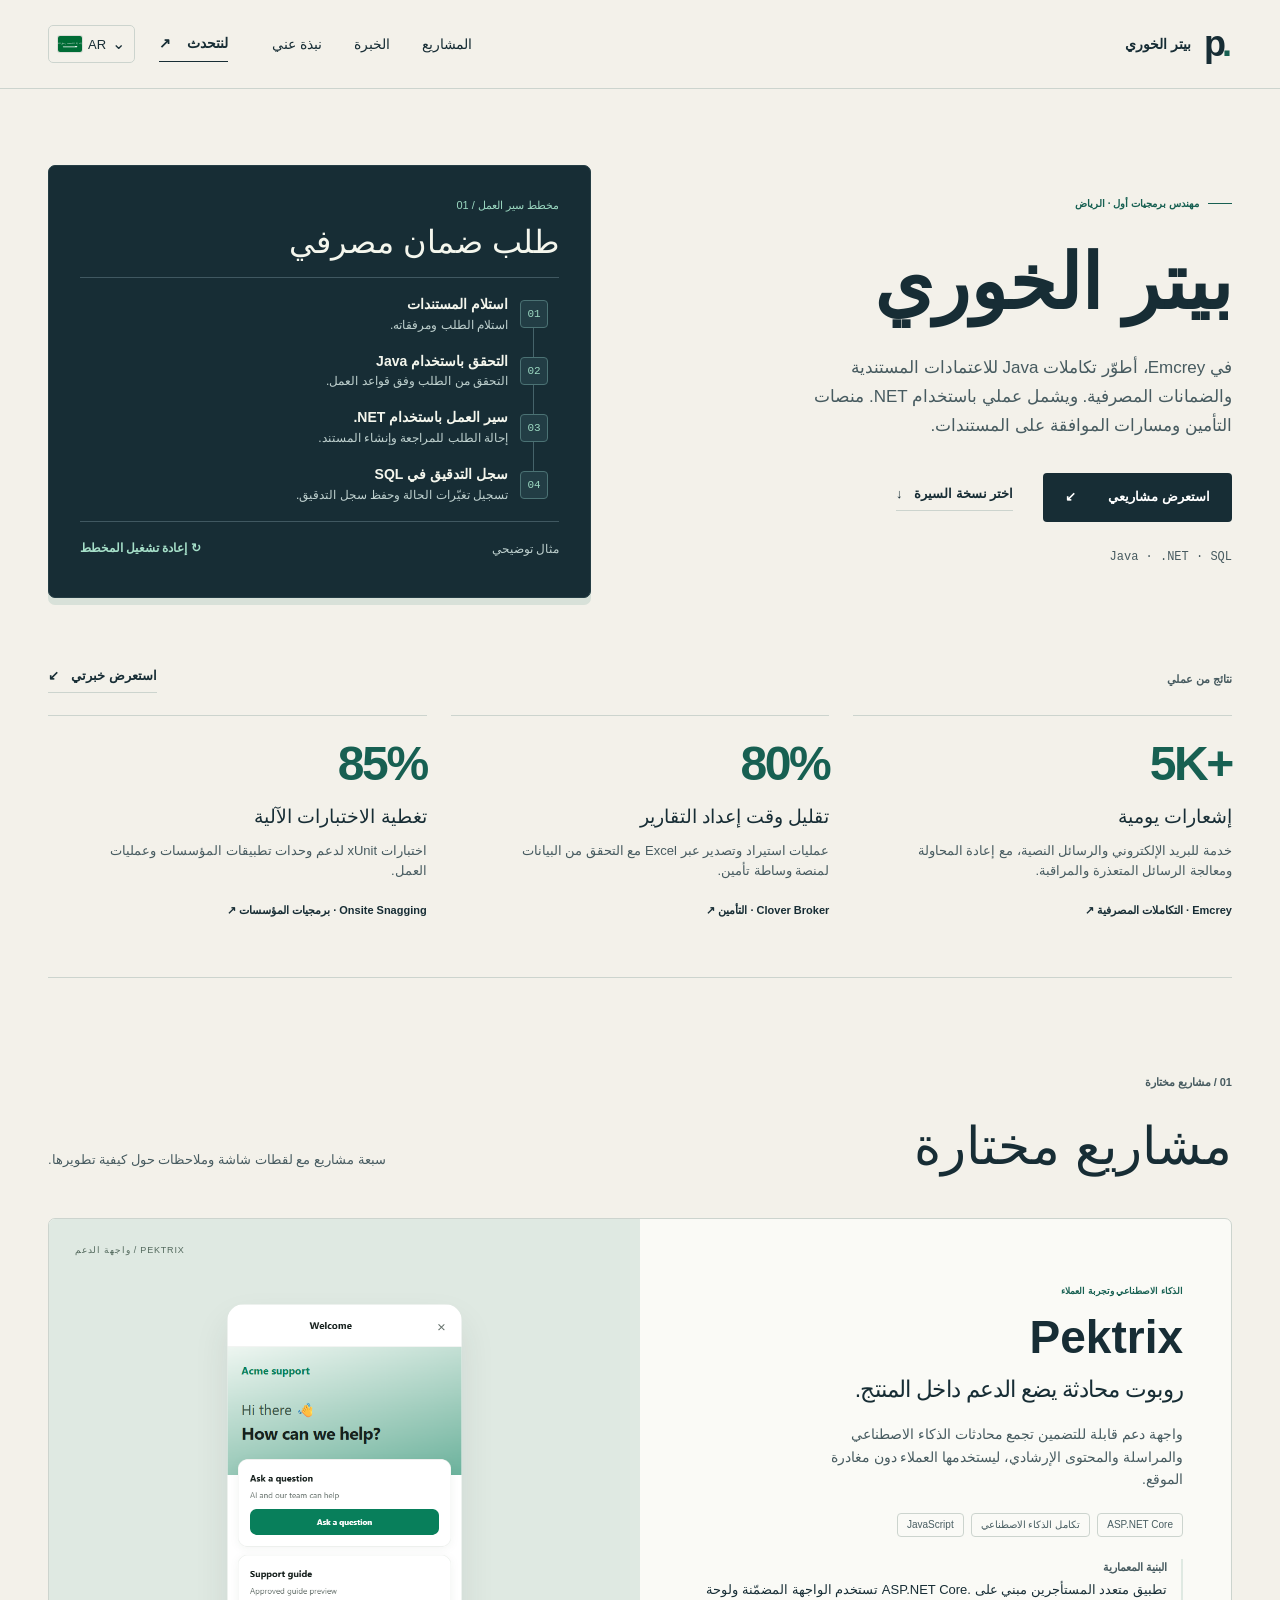
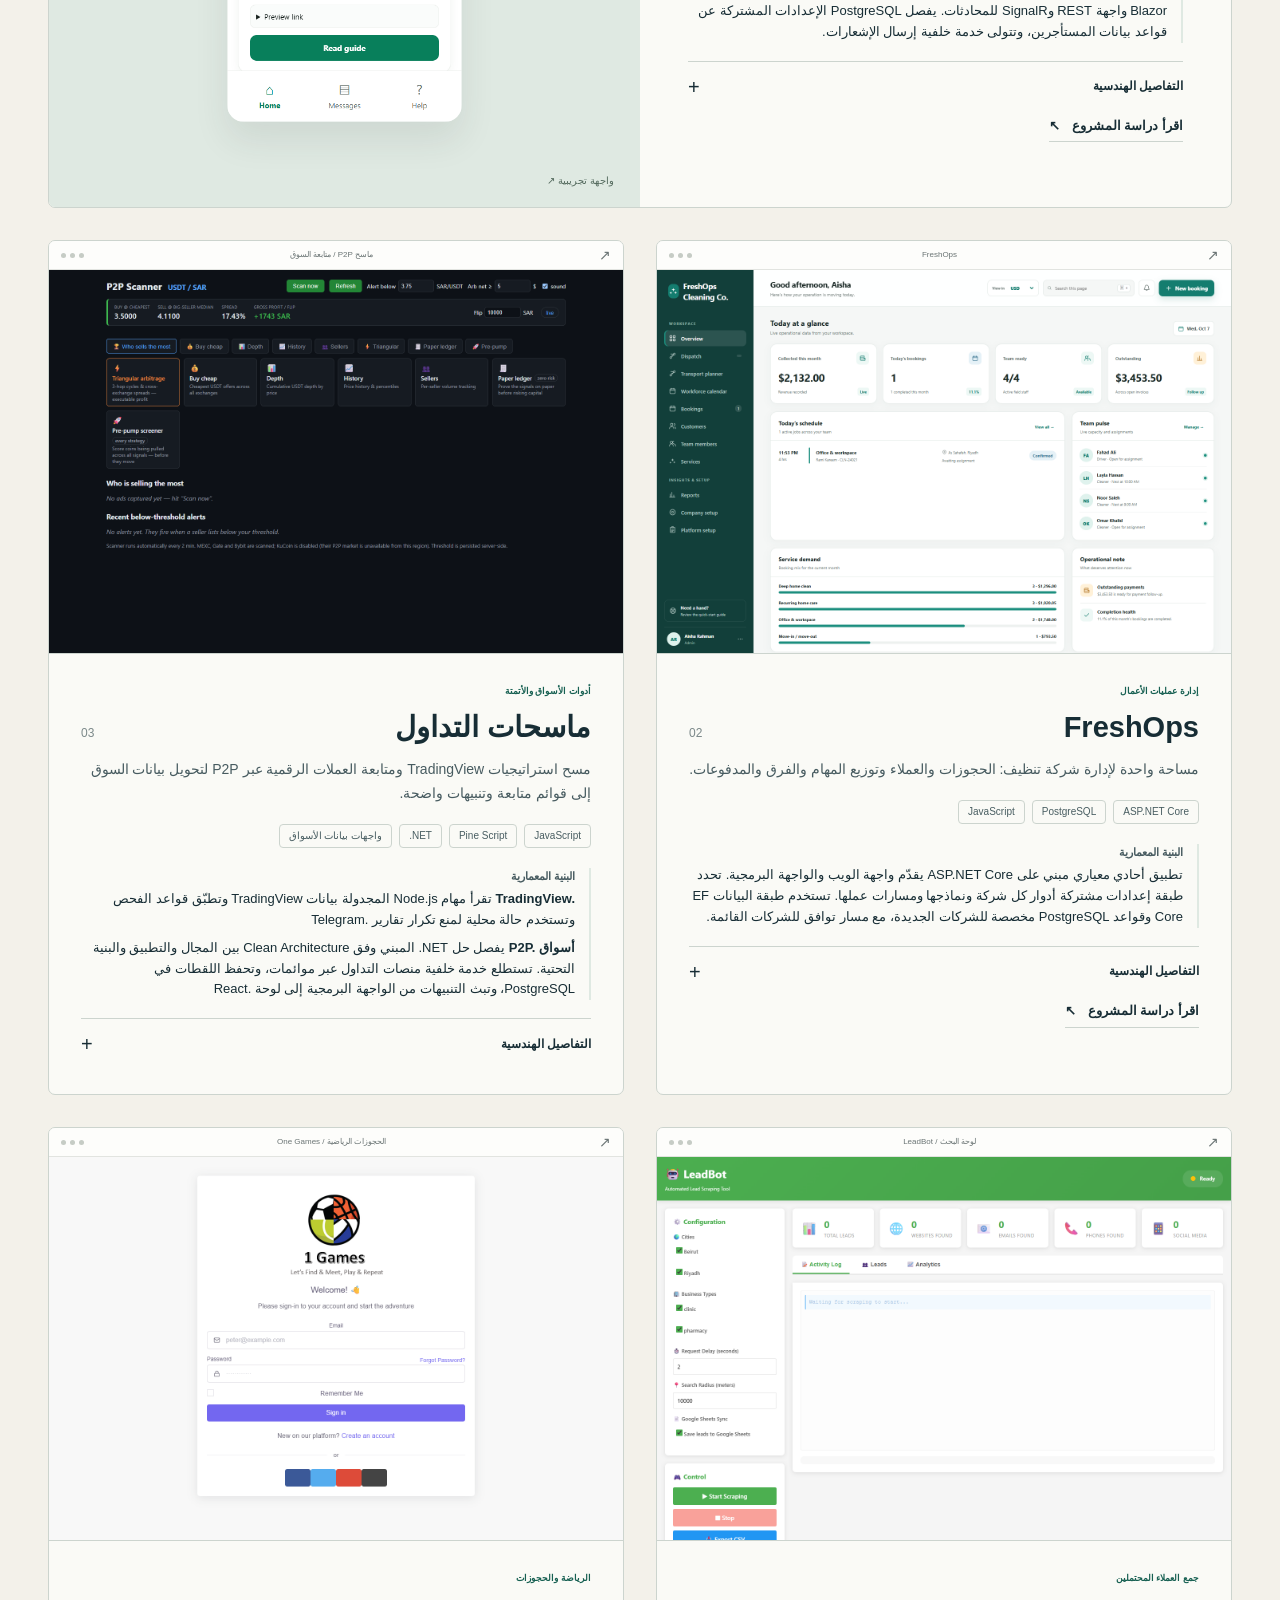
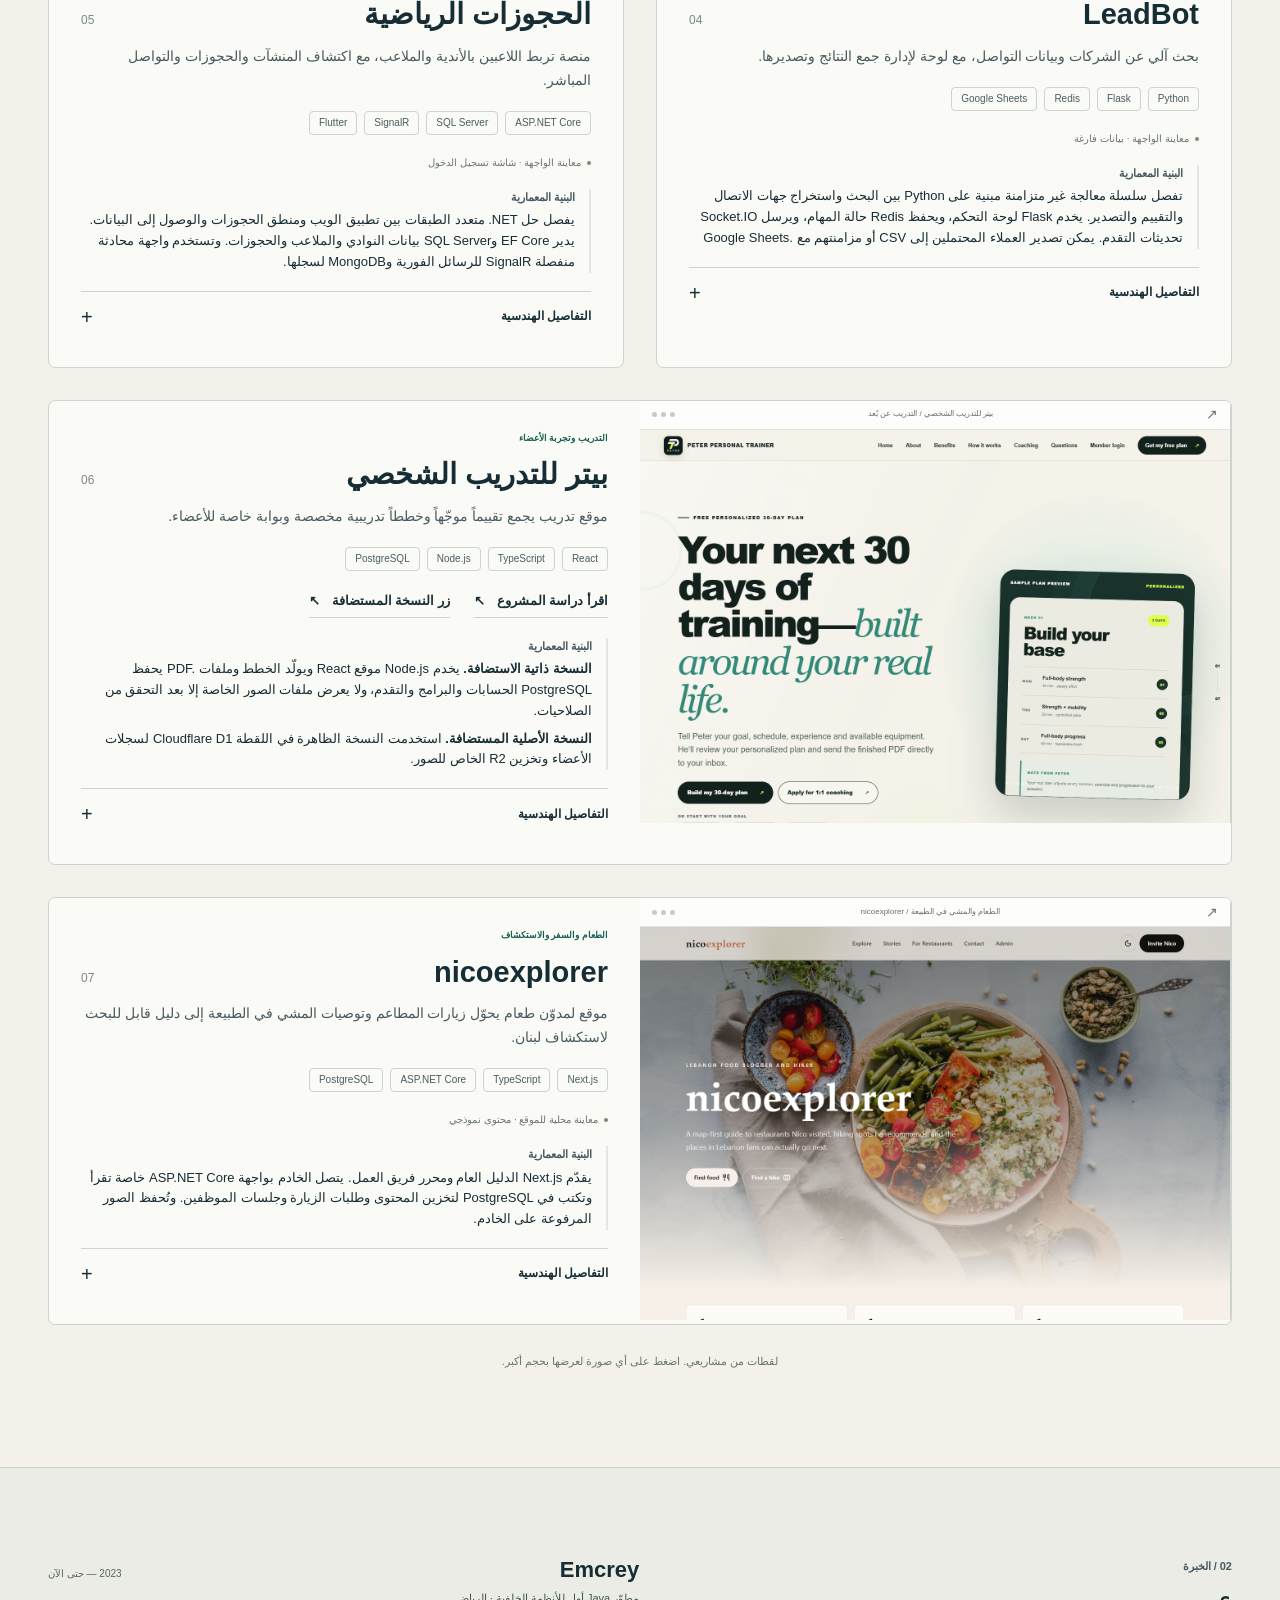
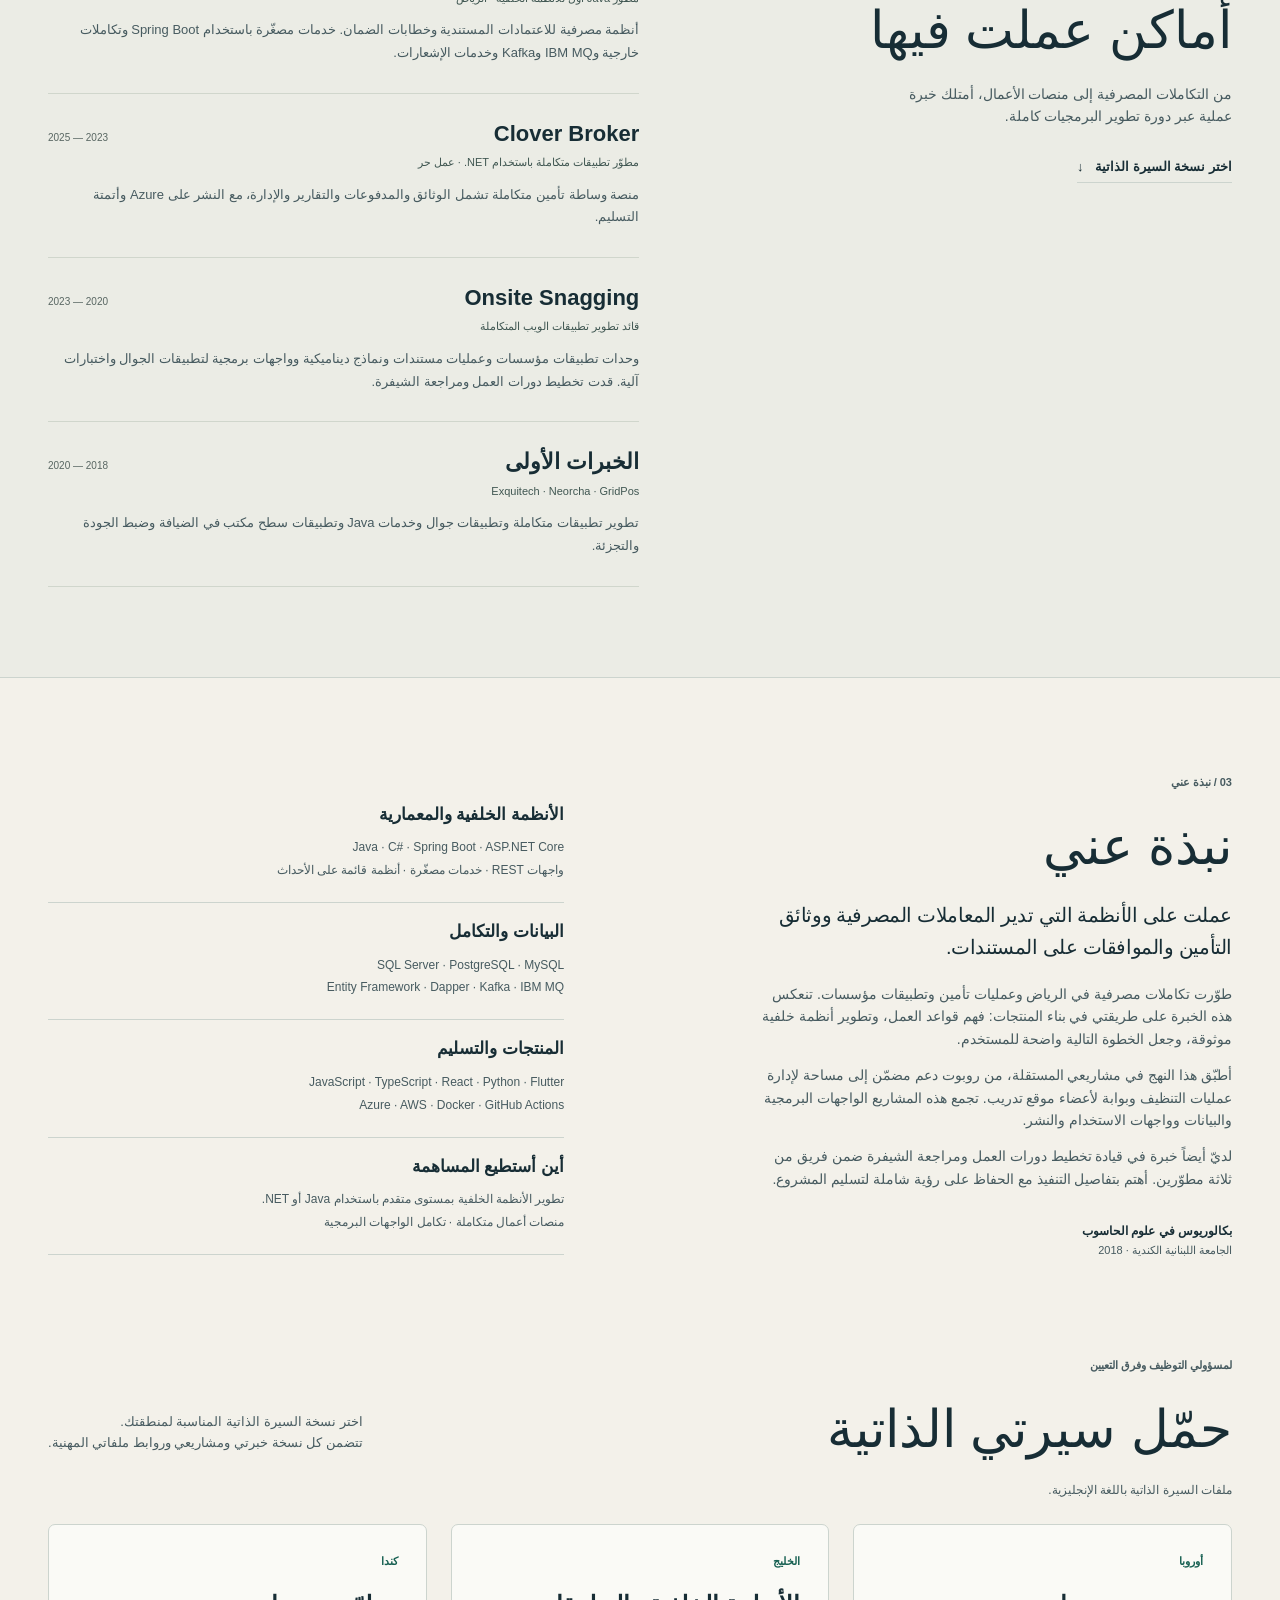
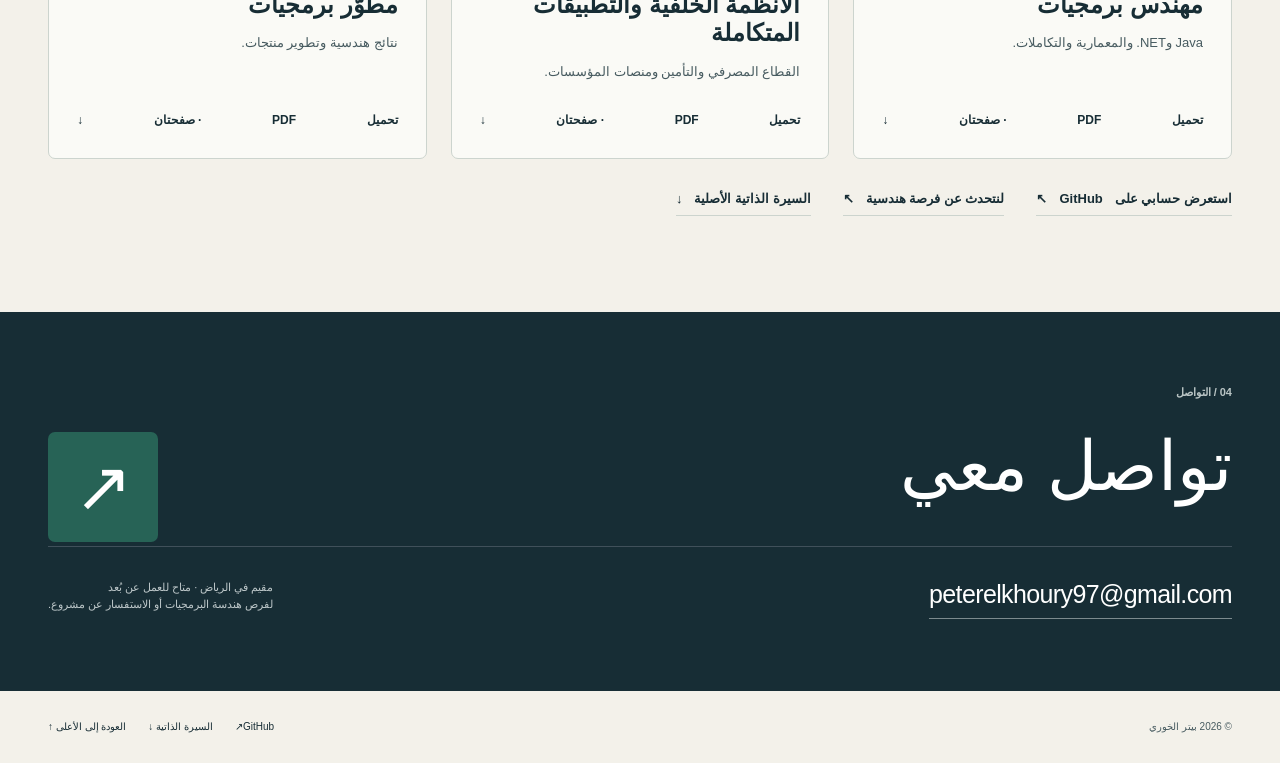
==== commit 1cd019a0: "feat: redesign portfolio with animated banking workflow" ====
--- a/ar/index.html
+++ b/ar/index.html
@@ -3,7 +3,7 @@
 <head>
   <meta charset="utf-8">
   <meta name="viewport" content="width=device-width, initial-scale=1">
-  <meta name="theme-color" content="#f6f5f0">
+  <meta name="theme-color" content="#f3f1ea">
   <meta name="description" content="بيتر الخوري، مهندس برمجيات أول في الرياض. خبرة في Java و.NET والتكاملات المصرفية ومنصات الأعمال. استعرض دراسات المشاريع وحمّل السيرة الذاتية المناسبة لمنطقتك.">
   <link rel="canonical" href="https://peterkhoury97.github.io/peterelkhoury.github.io/ar/">
   <meta property="og:title" content="بيتر الخوري — مهندس برمجيات أول">
@@ -19,9 +19,9 @@
   <link rel="alternate" hreflang="x-default" href="https://peterkhoury97.github.io/peterelkhoury.github.io/">
   <script src="../language.js?v=20261012-1"></script>
   <link rel="icon" href="../assets/favicon.svg" type="image/svg+xml">
-  <link rel="stylesheet" href="../styles.css?v=20261106-1">
+  <link rel="stylesheet" href="../styles.css?v=20261108-1">
   <script type="application/ld+json">{"@context":"https://schema.org","@type":"Person","name":"بيتر الخوري","url":"https://peterkhoury97.github.io/peterelkhoury.github.io/","jobTitle":"مهندس برمجيات أول","sameAs":["https://github.com/peterkhoury97"],"knowsAbout":["Java","C#","Spring Boot","ASP.NET Core","API design","Business platforms"]}</script>
-  <script src="../script.js?v=20261012-1" defer></script>
+  <script src="../script.js?v=20261108-1" defer></script>
 </head>
 <body>
   <a class="skip-link" href="#main">انتقل إلى المحتوى</a>
@@ -38,30 +38,37 @@
   <main id="main">
     <section class="hero container" aria-labelledby="hero-title">
       <div class="hero-copy">
-        <p class="eyebrow"><span class="status-dot" aria-hidden="true"></span> مهندس برمجيات أول · <bdi dir="ltr">Java</bdi> و<bdi dir="ltr">.NET</bdi></p>
-        <h1 id="hero-title">تحديات معقدة.<br>برمجيات <span class="accent">مفيدة.</span></h1>
-        <p class="hero-description">أنا بيتر. أطوّر التكاملات المصرفية ومنصات الأعمال وحلول الأتمتة، من واجهات برمجية موثوقة إلى واجهات يستخدمها الناس.</p>
+        <p class="eyebrow">مهندس برمجيات أول · الرياض</p>
+        <h1 id="hero-title">بيتر الخوري</h1>
+        <p class="hero-description">في <bdi dir="ltr">Emcrey</bdi>، أطوّر تكاملات <bdi dir="ltr">Java</bdi> للاعتمادات المستندية والضمانات المصرفية. ويشمل عملي باستخدام <bdi dir="ltr">.NET</bdi> منصات التأمين ومسارات الموافقة على المستندات.</p>
         <div class="hero-actions"><a class="button primary" href="#work">استعرض مشاريعي <span aria-hidden="true">↘</span></a><a class="text-link" href="#cv">اختر نسخة السيرة <span aria-hidden="true">↓</span></a></div>
-        <p class="hero-footnote">مقيم في الرياض · أعمل عن بُعد · تطوير الأنظمة الخلفية والتطبيقات المتكاملة</p>
+        <p class="hero-footnote"><bdi dir="ltr">Java</bdi> · <bdi dir="ltr">.NET</bdi> · <bdi dir="ltr">SQL</bdi></p>
       </div>
-      <div class="hero-visual" aria-label="معاينة لمشروعي FreshOps وPektrix">
-        <div class="visual-label"><span class="tiny-cross" aria-hidden="true">✳</span> أفكار تحوّلت إلى واجهات عملية.</div>
-        <div class="hero-desktop"><div class="window-bar"><i></i><i></i><i></i><span><bdi dir="ltr">FreshOps</bdi> / مساحة إدارة العمليات</span></div><img src="../assets/images/freshops.png" width="1440" height="960" alt="لوحة عمليات FreshOps التجريبية مع الحجوزات وطاقة الفريق الاستيعابية" fetchpriority="high"></div>
-        <div class="hero-phone"><img src="../assets/images/pektrix.png" width="410" height="730" alt="واجهة روبوت الدعم Pektrix التجريبية"></div>
-      </div>
+      <figure class="workflow" aria-labelledby="workflow-title">
+        <figcaption class="workflow-heading">
+          <p class="workflow-kicker">مخطط سير العمل / 01</p>
+          <h2 id="workflow-title">طلب ضمان مصرفي</h2>
+        </figcaption>
+        <ol class="workflow-steps" role="list">
+          <li dir="auto"><span class="workflow-step" dir="ltr" aria-hidden="true">01</span><div><strong>استلام المستندات</strong><p>استلام الطلب ومرفقاته.</p></div></li>
+          <li dir="auto"><span class="workflow-step" dir="ltr" aria-hidden="true">02</span><div><strong>التحقق باستخدام <bdi dir="ltr">Java</bdi></strong><p>التحقق من الطلب وفق قواعد العمل.</p></div></li>
+          <li dir="auto"><span class="workflow-step" dir="ltr" aria-hidden="true">03</span><div><strong>سير العمل باستخدام <bdi dir="ltr">.NET</bdi></strong><p>إحالة الطلب للمراجعة وإنشاء المستند.</p></div></li>
+          <li dir="auto"><span class="workflow-step" dir="ltr" aria-hidden="true">04</span><div><strong>سجل التدقيق في <bdi dir="ltr">SQL</bdi></strong><p>تسجيل تغيّرات الحالة وحفظ سجل التدقيق.</p></div></li>
+        </ol>
+        <div class="workflow-footer"><p>مثال توضيحي</p><button class="workflow-replay" type="button" hidden><span aria-hidden="true">↻</span> إعادة تشغيل المخطط</button></div>
+      </figure>
     </section>
     <section class="impact-section container" aria-labelledby="impact-title">
-      <div class="impact-heading"><p class="eyebrow" id="impact-title">هندسة برمجيات بنتائج قابلة للقياس</p><a class="text-link" href="#experience">استعرض خبرتي <span aria-hidden="true">↘</span></a></div>
+      <div class="impact-heading"><p class="eyebrow" id="impact-title">نتائج من عملي</p><a class="text-link" href="#experience">استعرض خبرتي <span aria-hidden="true">↘</span></a></div>
       <div class="impact-grid">
         <article><p class="impact-number" dir="ltr"><bdi dir="ltr">5K+</bdi></p><h2>إشعارات يومية</h2><p>خدمة للبريد الإلكتروني والرسائل النصية، مع إعادة المحاولة ومعالجة الرسائل المتعذرة والمراقبة.</p><a href="#emcrey"><bdi dir="ltr">Emcrey</bdi> · التكاملات المصرفية <span aria-hidden="true">↗</span></a></article>
         <article><p class="impact-number" dir="ltr">80%</p><h2>تقليل وقت إعداد التقارير</h2><p>عمليات استيراد وتصدير عبر <bdi dir="ltr">Excel</bdi> مع التحقق من البيانات لمنصة وساطة تأمين.</p><a href="#clover"><bdi dir="ltr">Clover Broker</bdi> · التأمين <span aria-hidden="true">↗</span></a></article>
         <article><p class="impact-number" dir="ltr">85%</p><h2>تغطية الاختبارات الآلية</h2><p>اختبارات <bdi dir="ltr">xUnit</bdi> لدعم وحدات تطبيقات المؤسسات وعمليات العمل.</p><a href="#onsite"><bdi dir="ltr">Onsite Snagging</bdi> · برمجيات المؤسسات <span aria-hidden="true">↗</span></a></article>
       </div>
     </section>
-    <div class="expertise-strip"><div class="container"><span>الأنظمة الخلفية</span><span aria-hidden="true">✳</span><span>منصات الأعمال</span><span aria-hidden="true">✳</span><span>الذكاء الاصطناعي والأتمتة</span><span aria-hidden="true">✳</span><span>تنفيذ متكامل</span></div></div>
 
     <section class="section container" id="work" aria-labelledby="work-title">
-      <div class="section-heading"><div><p class="eyebrow">01 / مشاريع مختارة</p><h2 id="work-title">برمجيات تعالج<br>احتياجات حقيقية.</h2></div><p>سبعة مشاريع. تحديات متنوعة.<br>وتركيز واحد على برمجيات مفيدة تعمل فعلاً.</p></div>
+      <div class="section-heading"><div><p class="eyebrow">01 / مشاريع مختارة</p><h2 id="work-title">مشاريع مختارة</h2></div><p>سبعة مشاريع مع لقطات شاشة وملاحظات حول كيفية تطويرها.</p></div>
       <article class="featured-project" id="pektrix">
         <div class="featured-copy"><p class="project-category">الذكاء الاصطناعي وتجربة العملاء</p><h3><bdi dir="ltr">Pektrix</bdi></h3><p class="project-subtitle">روبوت محادثة يضع الدعم داخل المنتج.</p><p>واجهة دعم قابلة للتضمين تجمع محادثات الذكاء الاصطناعي والمراسلة والمحتوى الإرشادي، ليستخدمها العملاء دون مغادرة الموقع.</p><ul class="tags" aria-label="تقنيات Pektrix"><li dir="auto"><bdi dir="ltr">ASP.NET Core</bdi></li><li dir="auto">تكامل الذكاء الاصطناعي</li><li dir="auto"><bdi dir="ltr">JavaScript</bdi></li></ul>
           <div class="project-architecture"><h4>البنية المعمارية</h4><p>تطبيق متعدد المستأجرين مبني على <bdi dir="ltr">ASP.NET Core.</bdi> تستخدم الواجهة المضمّنة ولوحة <bdi dir="ltr">Blazor</bdi> واجهة <bdi dir="ltr">REST</bdi> و<bdi dir="ltr">SignalR</bdi> للمحادثات. يفصل <bdi dir="ltr">PostgreSQL</bdi> الإعدادات المشتركة عن قواعد بيانات المستأجرين، وتتولى خدمة خلفية إرسال الإشعارات.</p></div><details><summary>التفاصيل الهندسية <span aria-hidden="true">+</span></summary><div class="project-detail"><p><strong>ما طوّرته.</strong> تطبيق الويب والخدمات الخلفية وواجهة الدعم المضمّنة، بما يشمل إعدادات خاصة بكل جهة وعمليات المحادثة.</p><p><strong>هدف المنتج.</strong> جمع الدعم البشري والذكاء الاصطناعي في واجهة سهلة الاستخدام، بتصميم متجاوب ودعم للعربية والإنجليزية.</p></div></details>
@@ -99,7 +106,7 @@
       <p class="work-note">لقطات من مشاريعي. اضغط على أي صورة لعرضها بحجم أكبر.</p>
     </section>
 
-    <section class="experience-section" id="experience" aria-labelledby="experience-title"><div class="container experience-layout"><div class="experience-intro"><p class="eyebrow">02 / الخبرة</p><h2 id="experience-title">فهم المنتج.<br>عمق هندسي.</h2><p>من التكاملات المصرفية إلى منصات الأعمال، أمتلك خبرة عملية عبر دورة تطوير البرمجيات كاملة.</p><a class="text-link" href="#cv">اختر نسخة السيرة الذاتية <span aria-hidden="true">↓</span></a></div>
+    <section class="experience-section" id="experience" aria-labelledby="experience-title"><div class="container experience-layout"><div class="experience-intro"><p class="eyebrow">02 / الخبرة</p><h2 id="experience-title">أماكن عملت فيها</h2><p>من التكاملات المصرفية إلى منصات الأعمال، أمتلك خبرة عملية عبر دورة تطوير البرمجيات كاملة.</p><a class="text-link" href="#cv">اختر نسخة السيرة الذاتية <span aria-hidden="true">↓</span></a></div>
       <div class="timeline">
         <article id="emcrey"><div class="role-heading"><h3><bdi dir="ltr">Emcrey</bdi></h3><span>2023 — حتى الآن</span></div><p class="role">مطوّر <bdi dir="ltr">Java</bdi> أول للأنظمة الخلفية · الرياض</p><p>أنظمة مصرفية للاعتمادات المستندية وخطابات الضمان. خدمات مصغّرة باستخدام <bdi dir="ltr">Spring Boot</bdi> وتكاملات خارجية و<bdi dir="ltr">IBM MQ</bdi> و<bdi dir="ltr">Kafka</bdi> وخدمات الإشعارات.</p></article>
         <article id="clover"><div class="role-heading"><h3><bdi dir="ltr">Clover Broker</bdi></h3><span>2023 — 2025</span></div><p class="role">مطوّر تطبيقات متكاملة باستخدام <bdi dir="ltr">.NET</bdi> · عمل حر</p><p>منصة وساطة تأمين متكاملة تشمل الوثائق والمدفوعات والتقارير والإدارة، مع النشر على <bdi dir="ltr">Azure</bdi> وأتمتة التسليم.</p></article>
@@ -108,10 +115,10 @@
       </div>
     </div></section>
 
-    <section class="section container about-layout" id="about" aria-labelledby="about-title"><div><p class="eyebrow">03 / نبذة عني</p><h2 id="about-title">مهندس برمجيات.<br>ومطوّر منتجات.</h2><p class="about-lead">يربط عملي بين الأنظمة التي تعتمد عليها الشركات والبرمجيات التي يستخدمها الناس كل يوم.</p><p>طوّرت تكاملات مصرفية في الرياض وعمليات تأمين وتطبيقات مؤسسات. تنعكس هذه الخبرة على طريقتي في بناء المنتجات: فهم قواعد العمل، وتطوير أنظمة خلفية موثوقة، وجعل الخطوة التالية واضحة للمستخدم.</p><p>أطبّق هذا النهج في مشاريعي المستقلة، من روبوت دعم مضمّن إلى مساحة لإدارة عمليات التنظيف وبوابة لأعضاء موقع تدريب. تجمع هذه المشاريع الواجهات البرمجية والبيانات وواجهات الاستخدام والنشر.</p><p>لديّ أيضاً خبرة في قيادة تخطيط دورات العمل ومراجعة الشيفرة ضمن فريق من ثلاثة مطوّرين. أهتم بتفاصيل التنفيذ مع الحفاظ على رؤية شاملة لتسليم المشروع.</p><p class="education">بكالوريوس في علوم الحاسوب<br><span>الجامعة اللبنانية الكندية · 2018</span></p></div><div class="skills"><div><h3>الأنظمة الخلفية والمعمارية</h3><p><bdi dir="ltr">Java · C# · Spring Boot · ASP.NET Core</bdi><br>واجهات <bdi dir="ltr">REST</bdi> · خدمات مصغّرة · أنظمة قائمة على الأحداث</p></div><div><h3>البيانات والتكامل</h3><p><bdi dir="ltr">SQL Server · PostgreSQL · MySQL</bdi><br><bdi dir="ltr">Entity Framework · Dapper · Kafka · IBM MQ</bdi></p></div><div><h3>المنتجات والتسليم</h3><p><bdi dir="ltr">JavaScript · TypeScript · React · Python · Flutter</bdi><br><bdi dir="ltr">Azure · AWS · Docker · GitHub Actions</bdi></p></div><div><h3>أين أستطيع المساهمة</h3><p>تطوير الأنظمة الخلفية بمستوى متقدم باستخدام <bdi dir="ltr">Java</bdi> أو <bdi dir="ltr">.NET</bdi><br>منصات أعمال متكاملة · تكامل الواجهات البرمجية</p></div></div></section>
+    <section class="section container about-layout" id="about" aria-labelledby="about-title"><div><p class="eyebrow">03 / نبذة عني</p><h2 id="about-title">نبذة عني</h2><p class="about-lead">عملت على الأنظمة التي تدير المعاملات المصرفية ووثائق التأمين والموافقات على المستندات.</p><p>طوّرت تكاملات مصرفية في الرياض وعمليات تأمين وتطبيقات مؤسسات. تنعكس هذه الخبرة على طريقتي في بناء المنتجات: فهم قواعد العمل، وتطوير أنظمة خلفية موثوقة، وجعل الخطوة التالية واضحة للمستخدم.</p><p>أطبّق هذا النهج في مشاريعي المستقلة، من روبوت دعم مضمّن إلى مساحة لإدارة عمليات التنظيف وبوابة لأعضاء موقع تدريب. تجمع هذه المشاريع الواجهات البرمجية والبيانات وواجهات الاستخدام والنشر.</p><p>لديّ أيضاً خبرة في قيادة تخطيط دورات العمل ومراجعة الشيفرة ضمن فريق من ثلاثة مطوّرين. أهتم بتفاصيل التنفيذ مع الحفاظ على رؤية شاملة لتسليم المشروع.</p><p class="education">بكالوريوس في علوم الحاسوب<br><span>الجامعة اللبنانية الكندية · 2018</span></p></div><div class="skills"><div><h3>الأنظمة الخلفية والمعمارية</h3><p><bdi dir="ltr">Java · C# · Spring Boot · ASP.NET Core</bdi><br>واجهات <bdi dir="ltr">REST</bdi> · خدمات مصغّرة · أنظمة قائمة على الأحداث</p></div><div><h3>البيانات والتكامل</h3><p><bdi dir="ltr">SQL Server · PostgreSQL · MySQL</bdi><br><bdi dir="ltr">Entity Framework · Dapper · Kafka · IBM MQ</bdi></p></div><div><h3>المنتجات والتسليم</h3><p><bdi dir="ltr">JavaScript · TypeScript · React · Python · Flutter</bdi><br><bdi dir="ltr">Azure · AWS · Docker · GitHub Actions</bdi></p></div><div><h3>أين أستطيع المساهمة</h3><p>تطوير الأنظمة الخلفية بمستوى متقدم باستخدام <bdi dir="ltr">Java</bdi> أو <bdi dir="ltr">.NET</bdi><br>منصات أعمال متكاملة · تكامل الواجهات البرمجية</p></div></div></section>
 
     <section class="cv-section container" id="cv" aria-labelledby="cv-title">
-      <div class="section-heading"><div><p class="eyebrow">لمسؤولي التوظيف وفرق التعيين</p><h2 id="cv-title">خبرتي.<br>وحوارنا القادم.</h2></div><p>اختر نسخة السيرة الذاتية المناسبة لمنطقتك.<br>تتضمن كل نسخة خبرتي ومشاريعي وروابط ملفاتي المهنية.</p></div>
+      <div class="section-heading"><div><p class="eyebrow">لمسؤولي التوظيف وفرق التعيين</p><h2 id="cv-title">حمّل سيرتي الذاتية</h2></div><p>اختر نسخة السيرة الذاتية المناسبة لمنطقتك.<br>تتضمن كل نسخة خبرتي ومشاريعي وروابط ملفاتي المهنية.</p></div>
       <p class="cv-language-note">ملفات السيرة الذاتية باللغة الإنجليزية.</p>
       <div class="cv-grid">
         <a class="cv-card" href="../assets/Peter-El-Khoury-CV-Europe.pdf" download><span class="eyebrow">أوروبا</span><h3>مهندس برمجيات</h3><p><bdi dir="ltr">Java</bdi> و<bdi dir="ltr">.NET</bdi> والمعمارية والتكاملات.</p><span class="cv-download">تحميل <bdi dir="ltr">PDF</bdi> · صفحتان <span aria-hidden="true">↓</span></span></a>
@@ -121,9 +128,9 @@
       <div class="recruiter-links"><a class="text-link" href="https://github.com/peterkhoury97" target="_blank" rel="noopener noreferrer">استعرض حسابي على <bdi dir="ltr">GitHub</bdi> <span aria-hidden="true">↗</span></a><a class="text-link" href="mailto:peterelkhoury97@gmail.com?subject=Engineering%20opportunity">لنتحدث عن فرصة هندسية <span aria-hidden="true">↗</span></a><a class="text-link" href="../assets/Peter-El-Khoury-CV.pdf" download>السيرة الذاتية الأصلية <span aria-hidden="true">↓</span></a></div>
     </section>
 
-    <section class="contact-section" id="contact" aria-labelledby="contact-title"><div class="container"><p class="eyebrow">04 / لنبنِ شيئاً مفيداً</p><div class="contact-heading"><h2 id="contact-title">لديك تحدٍّ<br>يستحق الحل<span>؟</span></h2><a class="contact-arrow" href="mailto:peterelkhoury97@gmail.com" aria-label="راسل بيتر الخوري بالبريد الإلكتروني"><span aria-hidden="true">↗</span></a></div><div class="contact-bottom"><a class="email-link" href="mailto:peterelkhoury97@gmail.com"><bdi dir="ltr">peterelkhoury97@gmail.com</bdi></a><p>مقيم في الرياض.<br>لنتحدث عن مشروعك أو فريقك الهندسي.</p></div></div></section>
+    <section class="contact-section" id="contact" aria-labelledby="contact-title"><div class="container"><p class="eyebrow">04 / التواصل</p><div class="contact-heading"><h2 id="contact-title">تواصل معي</h2><a class="contact-arrow" href="mailto:peterelkhoury97@gmail.com" aria-label="راسل بيتر الخوري بالبريد الإلكتروني"><span aria-hidden="true">↗</span></a></div><div class="contact-bottom"><a class="email-link" href="mailto:peterelkhoury97@gmail.com"><bdi dir="ltr">peterelkhoury97@gmail.com</bdi></a><p>مقيم في الرياض · متاح للعمل عن بُعد<br>لفرص هندسة البرمجيات أو الاستفسار عن مشروع.</p></div></div></section>
   </main>
-  <footer class="container footer"><p>© <span id="year">2026</span> بيتر الخوري</p><p class="footer-note">تصميم مدروس. تنفيذ واضح.</p><div><a href="https://github.com/peterkhoury97" target="_blank" rel="noopener noreferrer"><bdi dir="ltr">GitHub </bdi><span aria-hidden="true">↗</span></a><a href="../assets/Peter-El-Khoury-CV.pdf" download>السيرة الذاتية <span aria-hidden="true">↓</span></a><a href="#main">العودة إلى الأعلى <span aria-hidden="true">↑</span></a></div></footer>
+  <footer class="container footer"><p>© <span id="year">2026</span> بيتر الخوري</p><div><a href="https://github.com/peterkhoury97" target="_blank" rel="noopener noreferrer"><bdi dir="ltr">GitHub </bdi><span aria-hidden="true">↗</span></a><a href="../assets/Peter-El-Khoury-CV.pdf" download>السيرة الذاتية <span aria-hidden="true">↓</span></a><a href="#main">العودة إلى الأعلى <span aria-hidden="true">↑</span></a></div></footer>
   <dialog id="image-dialog" aria-labelledby="image-title"><div class="dialog-top"><h2 id="image-title">لقطة من المشروع</h2><button id="close-dialog" type="button" aria-label="إغلاق الصورة">إغلاق <span aria-hidden="true">×</span></button></div><div class="dialog-image"><img id="enlarged-image" alt=""></div><p id="image-caption"></p></dialog>
 </body>
 </html>
--- a/styles.css
+++ b/styles.css
@@ -1,12 +1,12 @@
 :root {
-  --paper:#f6f5f0;
-  --ink:#182d36;
-  --muted:#57666a;
-  --orange:#b54421;
-  --line:#d9ddd5;
-  --sage:#e1e9de;
+  --paper:#f3f1ea;
+  --ink:#172d35;
+  --muted:#475b60;
+  --accent-color:#176052;
+  --line:#ccd4ce;
+  --sage:#dfe9e2;
   --white:#fff;
-  --radius:12px
+  --radius:7px
 }
 
 *,*::before,*::after {
@@ -56,8 +56,13 @@
 
 h2 {
   font-size:clamp(34px,4.1vw,54px);
-  font-weight:600;
+  font-weight:400;
   margin-bottom:24px
+}
+
+html:not([dir="rtl"]) h1,html:not([dir="rtl"]) h2 {
+  font-family:Georgia,"Times New Roman",serif;
+  letter-spacing:-.035em
 }
 
 h3 {
@@ -73,12 +78,12 @@
 }
 
 a:focus-visible,button:focus-visible,summary:focus-visible {
-  outline:3px solid var(--orange);
+  outline:3px solid var(--accent-color);
   outline-offset:5px
 }
 
 a:hover {
-  color:var(--orange)
+  color:var(--accent-color)
 }
 
 .container {
@@ -104,7 +109,7 @@
   position:sticky;
   top:0;
   z-index:10;
-  background:rgba(246,245,240,.96);
+  background:rgba(243,241,234,.97);
   border-bottom:1px solid var(--line);
   backdrop-filter:blur(12px)
 }
@@ -154,7 +159,7 @@
 }
 
 .language-picker summary:hover {
-  border-color:var(--orange)
+  border-color:var(--accent-color)
 }
 
 .language-picker summary span,.language-picker[open] summary span {
@@ -227,7 +232,7 @@
 }
 
 .monogram span {
-  color:var(--orange)
+  color:var(--accent-color)
 }
 
 nav {
@@ -263,12 +268,11 @@
 
 .hero {
   display:grid;
-  grid-template-columns:1.13fr 1fr;
-  gap:40px;
-  align-items:center;
-  padding-top:88px;
-  padding-bottom:92px;
-  min-height:660px
+  grid-template-columns:minmax(0,1.04fr) minmax(0,1fr);
+  gap:clamp(36px,6vw,96px);
+  align-items:center;
+  padding-top:76px;
+  padding-bottom:68px
 }
 
 .eyebrow {
@@ -285,16 +289,16 @@
   align-items:center;
   gap:9px;
   font-size:10px;
-  letter-spacing:.12em
-}
-
-.status-dot {
-  height:7px;
-  width:7px;
-  background:#58876b;
-  border-radius:50%;
-  display:inline-block;
-  flex-shrink:0
+  letter-spacing:.12em;
+  color:var(--accent-color)
+}
+
+.hero .eyebrow::before {
+  content:"";
+  width:24px;
+  height:1px;
+  background:currentColor;
+  flex:none
 }
 
 h1 {
@@ -305,13 +309,16 @@
   letter-spacing:-.055em
 }
 
-.accent {
-  color:var(--orange)
+.hero h1 {
+  font-size:clamp(42px,5.9vw,85px);
+  font-weight:400;
+  line-height:.98;
+  text-wrap:balance
 }
 
 .hero-description {
   font-size:17px;
-  max-width:460px;
+  max-width:48ch;
   line-height:1.7
 }
 
@@ -340,7 +347,7 @@
 }
 
 .primary:hover {
-  background:var(--orange);
+  background:var(--accent-color);
   color:white
 }
 
@@ -355,49 +362,146 @@
 }
 
 .hero-footnote {
+  font-family:ui-monospace,Consolas,monospace;
+  font-size:12px;
+  margin:26px 0 0;
+  color:var(--muted);
+  direction:ltr;
+  unicode-bidi:isolate
+}
+
+[dir="rtl"] .hero-footnote {
+  text-align:right
+}
+
+.workflow {
+  margin:0;
+  padding:clamp(16px,2.4vw,34px);
+  min-width:0;
+  background:#172d35;
+  color:#f4f6ed;
+  border:1px solid #253e45;
+  border-radius:var(--radius);
+  box-shadow:0 7px 0 #d8e1d9
+}
+
+.workflow-heading {
+  padding-bottom:15px;
+  margin-bottom:8px;
+  border-bottom:1px solid #405861
+}
+
+.workflow-kicker {
+  font-family:ui-monospace,Consolas,monospace;
   font-size:11px;
-  margin-top:27px;
-  color:var(--muted)
-}
-
-.hero-visual {
+  letter-spacing:.08em;
+  color:#9bd8c1;
+  margin:0 0 9px
+}
+
+[dir="rtl"] .workflow-kicker {
+  font-family:inherit;
+  letter-spacing:0
+}
+
+.workflow-heading h2 {
+  font-size:clamp(24px,2.5vw,35px);
+  line-height:1.2;
+  margin:0
+}
+
+.workflow-steps {
   position:relative;
-  height:370px;
-  background:var(--sage);
-  border-radius:3px;
-  margin-left:8px
-}
-
-.visual-label {
+  list-style:none;
+  margin:0;
+  padding:0
+}
+
+.workflow-steps::before {
+  content:"";
   position:absolute;
-  top:22px;
-  left:24px;
-  font-size:11px;
-  font-weight:600
-}
-
-.tiny-cross {
-  font-size:20px;
-  margin-right:7px;
-  vertical-align:middle
-}
-
-.hero-desktop {
-  position:absolute;
-  width:100%;
-  top:74px;
-  left:-24px;
-  background:white;
-  border:1px solid #c6d0c6;
-  border-radius:7px;
-  overflow:hidden;
-  box-shadow:0 18px 30px #26383217;
-  transform:rotate(-3deg)
-}
-
-.hero-desktop>img {
-  width:100%;
-  height:auto
+  inset-block:25px;
+  inset-inline-start:25px;
+  width:1px;
+  background:#45636a
+}
+
+.workflow-steps li {
+  position:relative;
+  display:grid;
+  grid-template-columns:28px minmax(0,1fr);
+  align-items:center;
+  gap:12px;
+  padding:8px 10px;
+  min-height:56px;
+  border:1px solid transparent;
+  border-radius:5px
+}
+
+.workflow-step {
+  display:grid;
+  place-items:center;
+  width:28px;
+  height:28px;
+  color:#9bd8c1;
+  background:#223d45;
+  border:1px solid #4b7274;
+  border-radius:4px;
+  font:11px ui-monospace,Consolas,monospace
+}
+
+.workflow-steps strong {
+  display:block;
+  font-size:14px;
+  line-height:1.35
+}
+
+.workflow-steps p,.workflow-footer p {
+  margin:2px 0 0;
+  color:#bfd1cf;
+  font-size:12px;
+  line-height:1.5
+}
+
+.workflow-footer {
+  display:flex;
+  align-items:center;
+  justify-content:space-between;
+  flex-wrap:wrap;
+  gap:3px 10px;
+  border-top:1px solid #405861;
+  padding-top:8px;
+  min-height:45px;
+  margin-top:8px
+}
+
+.workflow-replay {
+  padding:6px 0;
+  color:#a6e0c9;
+  background:none;
+  border:0;
+  font-size:12px;
+  font-weight:700
+}
+
+.workflow-replay:hover {
+  text-decoration:underline
+}
+
+.workflow-replay:focus-visible {
+  outline-color:#a6e0c9
+}
+
+.workflow-running li {
+  animation:workflow-pass .8s ease-in-out var(--step-delay, 0s) both
+}
+
+.workflow-running li:nth-child(2) { --step-delay:.82s }
+.workflow-running li:nth-child(3) { --step-delay:1.64s }
+.workflow-running li:nth-child(4) { --step-delay:2.46s }
+
+@keyframes workflow-pass {
+  20%,75% {background-color:#285047;border-color:#70c3a3}
 }
 
 .window-bar {
@@ -431,25 +535,9 @@
   font-weight:400
 }
 
-.hero-phone {
-  position:absolute;
-  right:-10px;
-  bottom:-26px;
-  width:134px;
-  border:4px solid var(--ink);
-  border-radius:17px;
-  background:white;
-  overflow:hidden;
-  box-shadow:0 18px 30px #26383220;
-  transform:rotate(5deg)
-}
-
-.expertise-strip {
-  border-block:1px solid var(--line)
-}
-
 .impact-section {
-  padding-bottom:65px
+  padding-bottom:55px;
+  border-bottom:1px solid var(--line)
 }
 
 .impact-heading {
@@ -480,7 +568,7 @@
   font-weight:600;
   line-height:1;
   letter-spacing:-.05em;
-  color:var(--orange);
+  color:var(--accent-color);
   margin-bottom:17px
 }
 
@@ -518,11 +606,11 @@
 }
 
 .cv-card:hover {
-  border-color:var(--orange)
+  border-color:var(--accent-color)
 }
 
 .cv-card .eyebrow {
-  color:var(--orange);
+  color:var(--accent-color);
   margin-bottom:20px
 }
 
@@ -601,7 +689,7 @@
 .case-facts dt {
   font-size:10px;
   font-weight:700;
-  color:var(--orange);
+  color:var(--accent-color);
   letter-spacing:.12em;
   text-transform:uppercase;
   margin-bottom:7px
@@ -678,7 +766,7 @@
 
 .case-aside {
   align-self:start;
-  border-top:2px solid var(--orange);
+  border-top:2px solid var(--accent-color);
   padding-top:24px
 }
 
@@ -718,7 +806,7 @@
 
 .case-flow li::before {
   content:"0" counter(flow);
-  color:var(--orange);
+  color:var(--accent-color);
   font-size:12px;
   font-weight:700;
   flex-shrink:0
@@ -736,24 +824,6 @@
 .case-cta h2 {
   font-size:30px;
   margin:0
-}
-
-.expertise-strip .container {
-  display:flex;
-  justify-content:space-between;
-  align-items:center;
-  gap:20px;
-  padding-block:21px;
-  flex-wrap:wrap;
-  font-size:10px;
-  font-weight:700;
-  letter-spacing:.08em;
-  color:#566468
-}
-
-.expertise-strip [aria-hidden] {
-  color:var(--orange);
-  font-size:18px
 }
 
 .section {
@@ -798,7 +868,7 @@
   letter-spacing:.13em;
   font-weight:700;
   margin-bottom:14px;
-  color:var(--orange)
+  color:var(--accent-color)
 }
 
 .featured-copy h3 {
@@ -1206,12 +1276,8 @@
   margin-bottom:42px
 }
 
-.contact-heading h2>span {
-  color:#e98a60
-}
-
 .contact-arrow {
-  background:#d86437;
+  background:#276356;
   color:#fff;
   font-size:70px;
   line-height:1;
@@ -1220,12 +1286,12 @@
   justify-content:center;
   width:110px;
   height:110px;
-  border-radius:50%;
+  border-radius:var(--radius);
   flex-shrink:0
 }
 
 .contact-arrow:hover {
-  background:#e8794d;
+  background:#347767;
   color:#fff
 }
 
@@ -1246,7 +1312,7 @@
 }
 
 .email-link:hover {
-  color:#ffbc93
+  color:#a6e0c9
 }
 
 .contact-bottom>p {
@@ -1271,10 +1337,6 @@
 .footer>div {
   display:flex;
   gap:22px
-}
-
-.footer-note {
-  color:#7b8785
 }
 
 dialog {
@@ -1351,15 +1413,6 @@
   height:auto
 }
 
-@media(min-width:1600px) {
-  .hero {
-    min-height:720px
-  }
-  .hero-visual {
-    height:390px
-  }
-}
-
 @media(max-width:1050px) {
   .container {
     width:calc(100% - 64px)
@@ -1367,23 +1420,11 @@
   .hero {
     gap:25px;
     padding-top:65px;
-    padding-bottom:75px;
-    min-height:590px
+    padding-bottom:56px
   }
   h1 {
     font-size:52px
   }
-  .hero-visual {
-    height:310px
-  }
-  .hero-desktop {
-    left:-12px
-  }
-  .hero-phone {
-    width:110px;
-    right:-8px;
-    bottom:4px
-  }
   .hero-actions {
     gap:22px
   }
@@ -1404,10 +1445,6 @@
   }
   .project-copy {
     padding:26px
-  }
-  .expertise-strip .container {
-    gap:12px;
-    font-size:9px
   }
 }
 
@@ -1471,10 +1508,9 @@
     display:flex;
     flex-direction:column;
     align-items:stretch;
-    gap:48px;
-    padding-top:54px;
-    padding-bottom:65px;
-    min-height:0
+    gap:32px;
+    padding-top:43px;
+    padding-bottom:42px
   }
   .hero h1 {
     font-size:clamp(42px,8vw,64px);
@@ -1490,37 +1526,6 @@
   .hero .eyebrow {
     font-size:9px;
     margin-bottom:22px
-  }
-  .hero-visual {
-    width:min(540px,96%);
-    margin-left:12px;
-    height:380px
-  }
-  .hero-desktop {
-    top:60px;
-    left:-12px;
-    width:94%
-  }
-  .hero-phone {
-    width:135px;
-    bottom:-10px;
-    right:0
-  }
-  .visual-label {
-    font-size:10px;
-    top:15px;
-    left:18px
-  }
-  .expertise-strip .container {
-    justify-content:center;
-    gap:12px 20px;
-    padding-block:17px
-  }
-  .expertise-strip [aria-hidden] {
-    display:none
-  }
-  .expertise-strip span {
-    font-size:8px
   }
   .section {
     padding-block:64px
@@ -1676,9 +1681,6 @@
     padding-block:24px;
     gap:15px
   }
-  .footer-note {
-    display:none
-  }
   .footer>div {
     gap:17px
   }
@@ -1705,18 +1707,6 @@
     gap:8px;
     font-size:11px
   }
-  .hero-visual {
-    height:275px
-  }
-  .hero-desktop {
-    top:63px;
-    width:96%
-  }
-  .hero-phone {
-    width:99px;
-    right:-4px;
-    bottom:0
-  }
   .hero-actions {
     gap:19px
   }
@@ -1777,13 +1767,14 @@
 
 html[dir="rtl"] h1,html[dir="rtl"] h2,html[dir="rtl"] h3,
 html[dir="rtl"] .eyebrow,html[dir="rtl"] .project-category,
-html[dir="rtl"] .case-facts dt,html[dir="rtl"] .expertise-strip .container {
+html[dir="rtl"] .case-facts dt {
   letter-spacing:0;
   text-transform:none
 }
 
 html[dir="rtl"] .hero h1 {
-  line-height:1.3
+  font-weight:700;
+  line-height:1.2
 }
 
 html[dir="rtl"] .impact-number {
@@ -1794,13 +1785,9 @@
   unicode-bidi:isolate
 }
 
-.email-link,.window-bar,.hero-visual {
+.email-link,.window-bar {
   direction:ltr;
   unicode-bidi:isolate
-}
-
-html[dir="rtl"] .visual-label {
-  direction:rtl
 }
 
 html[dir="rtl"] .text-link>span[aria-hidden],
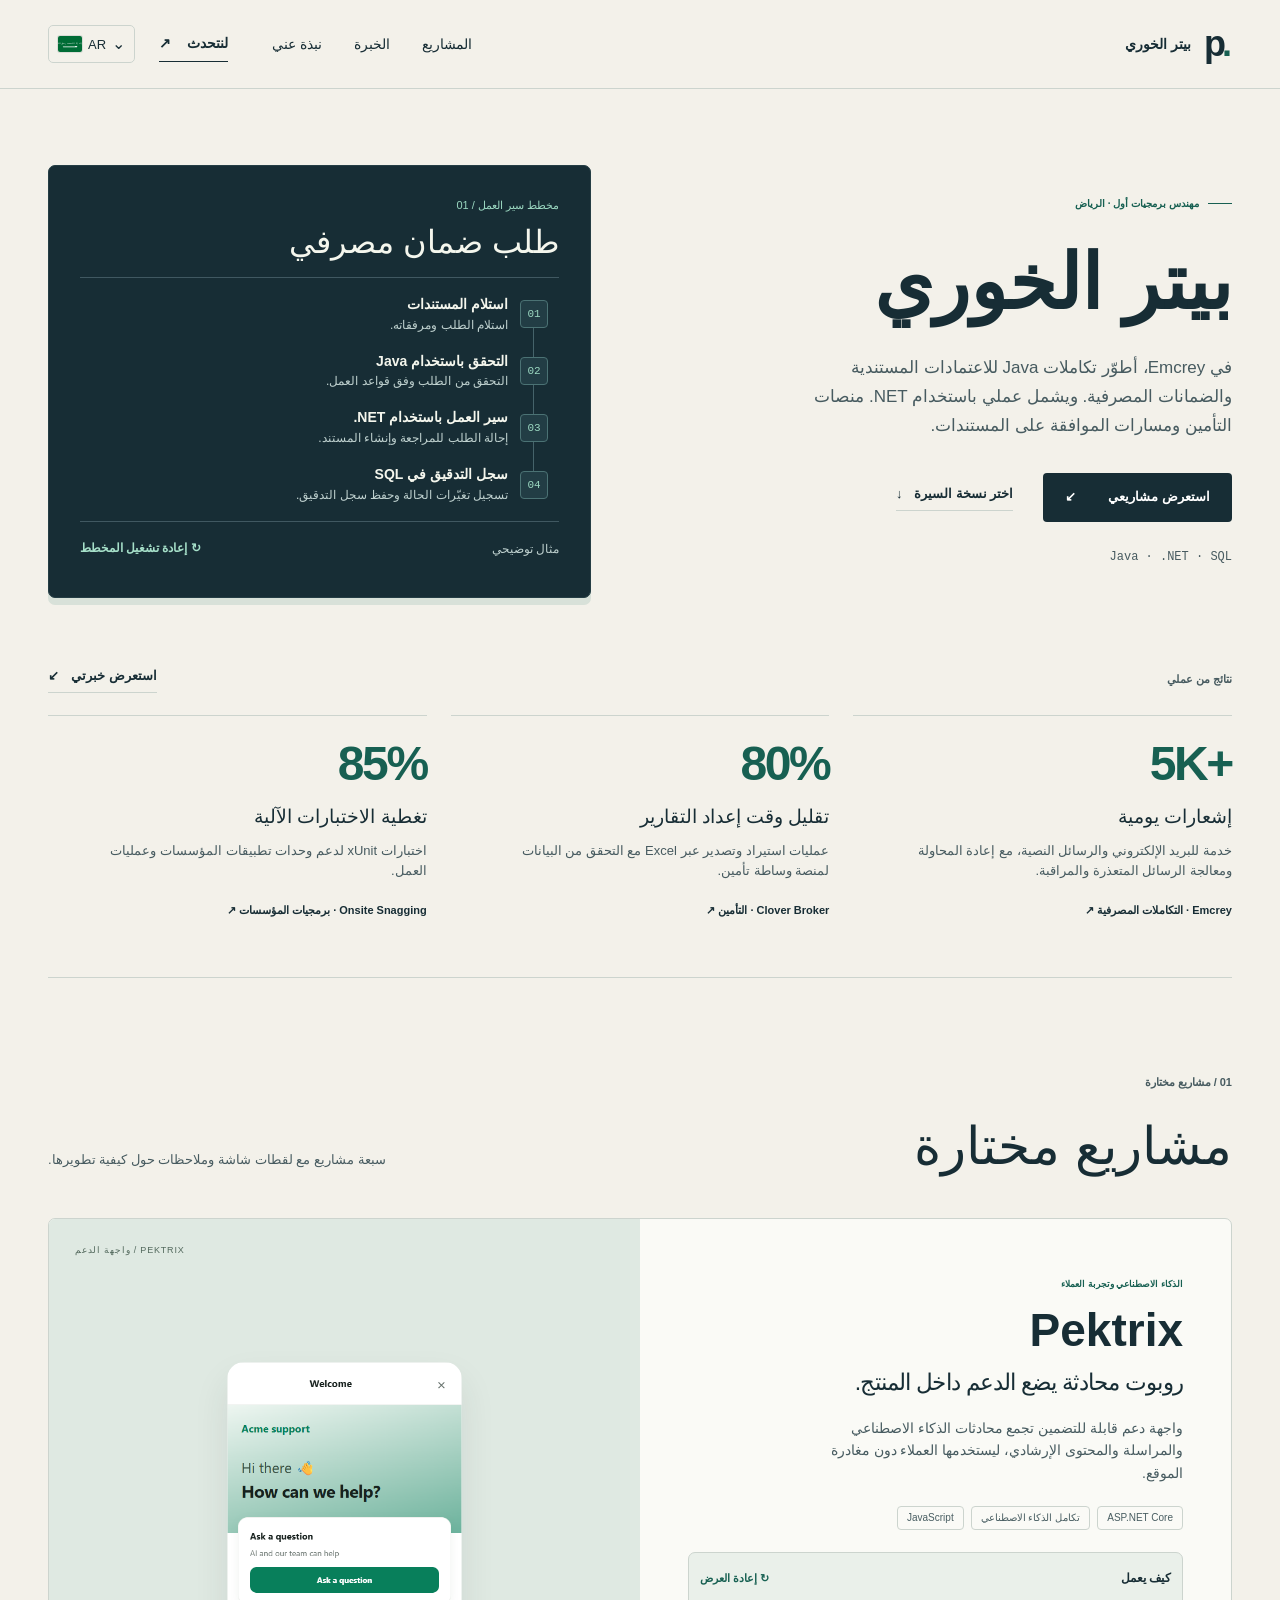
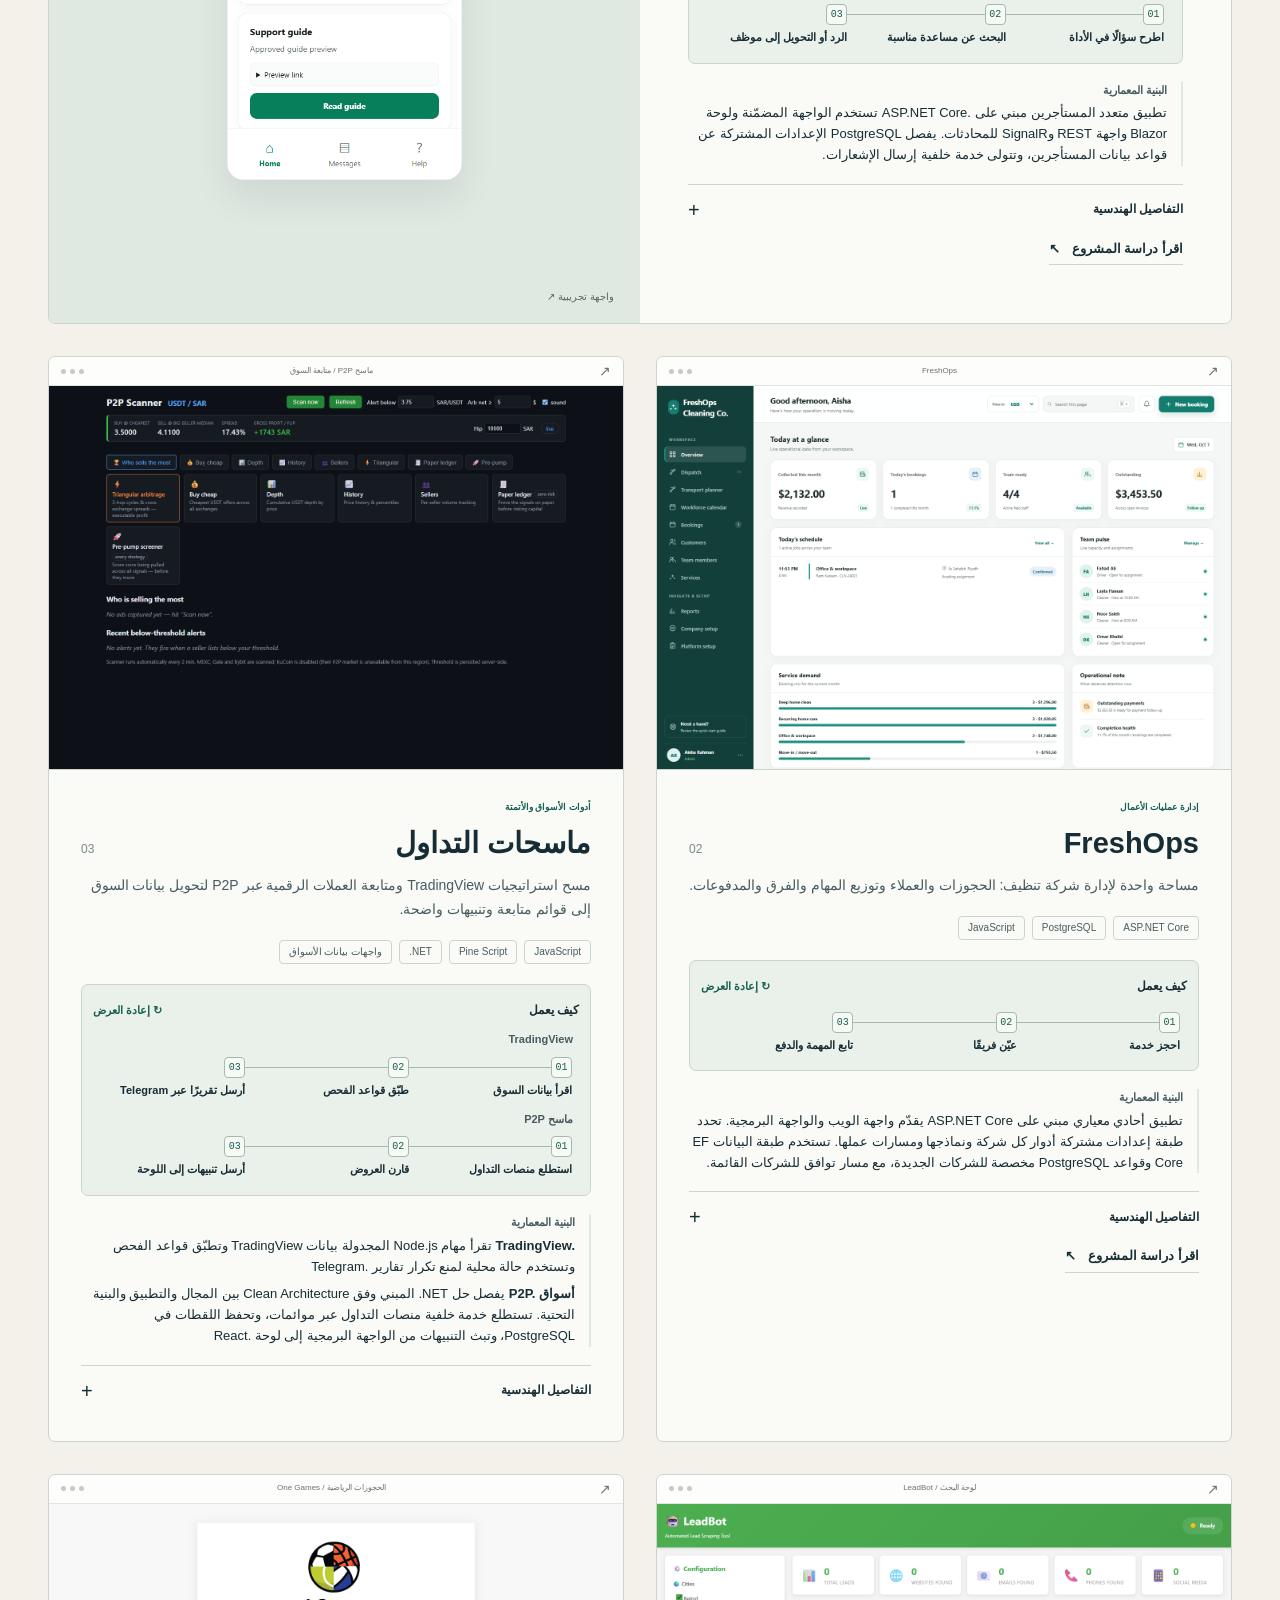
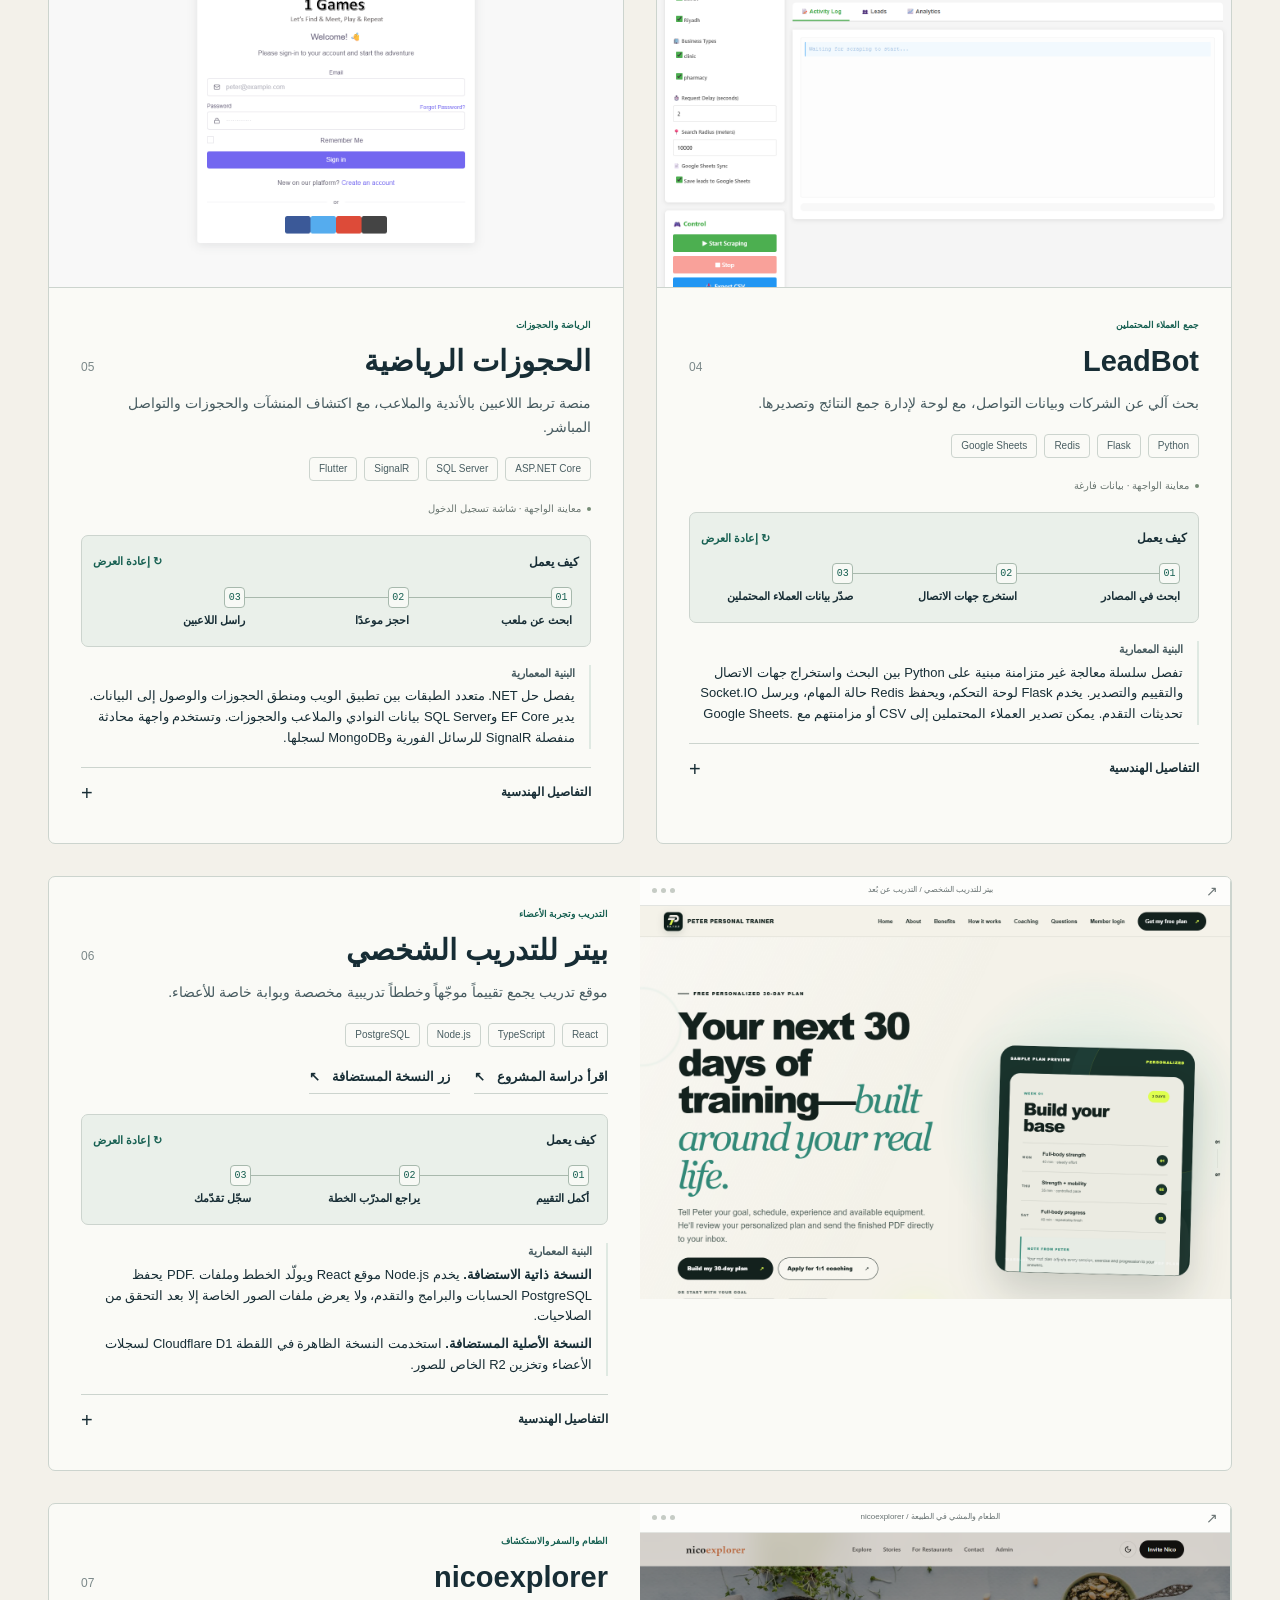
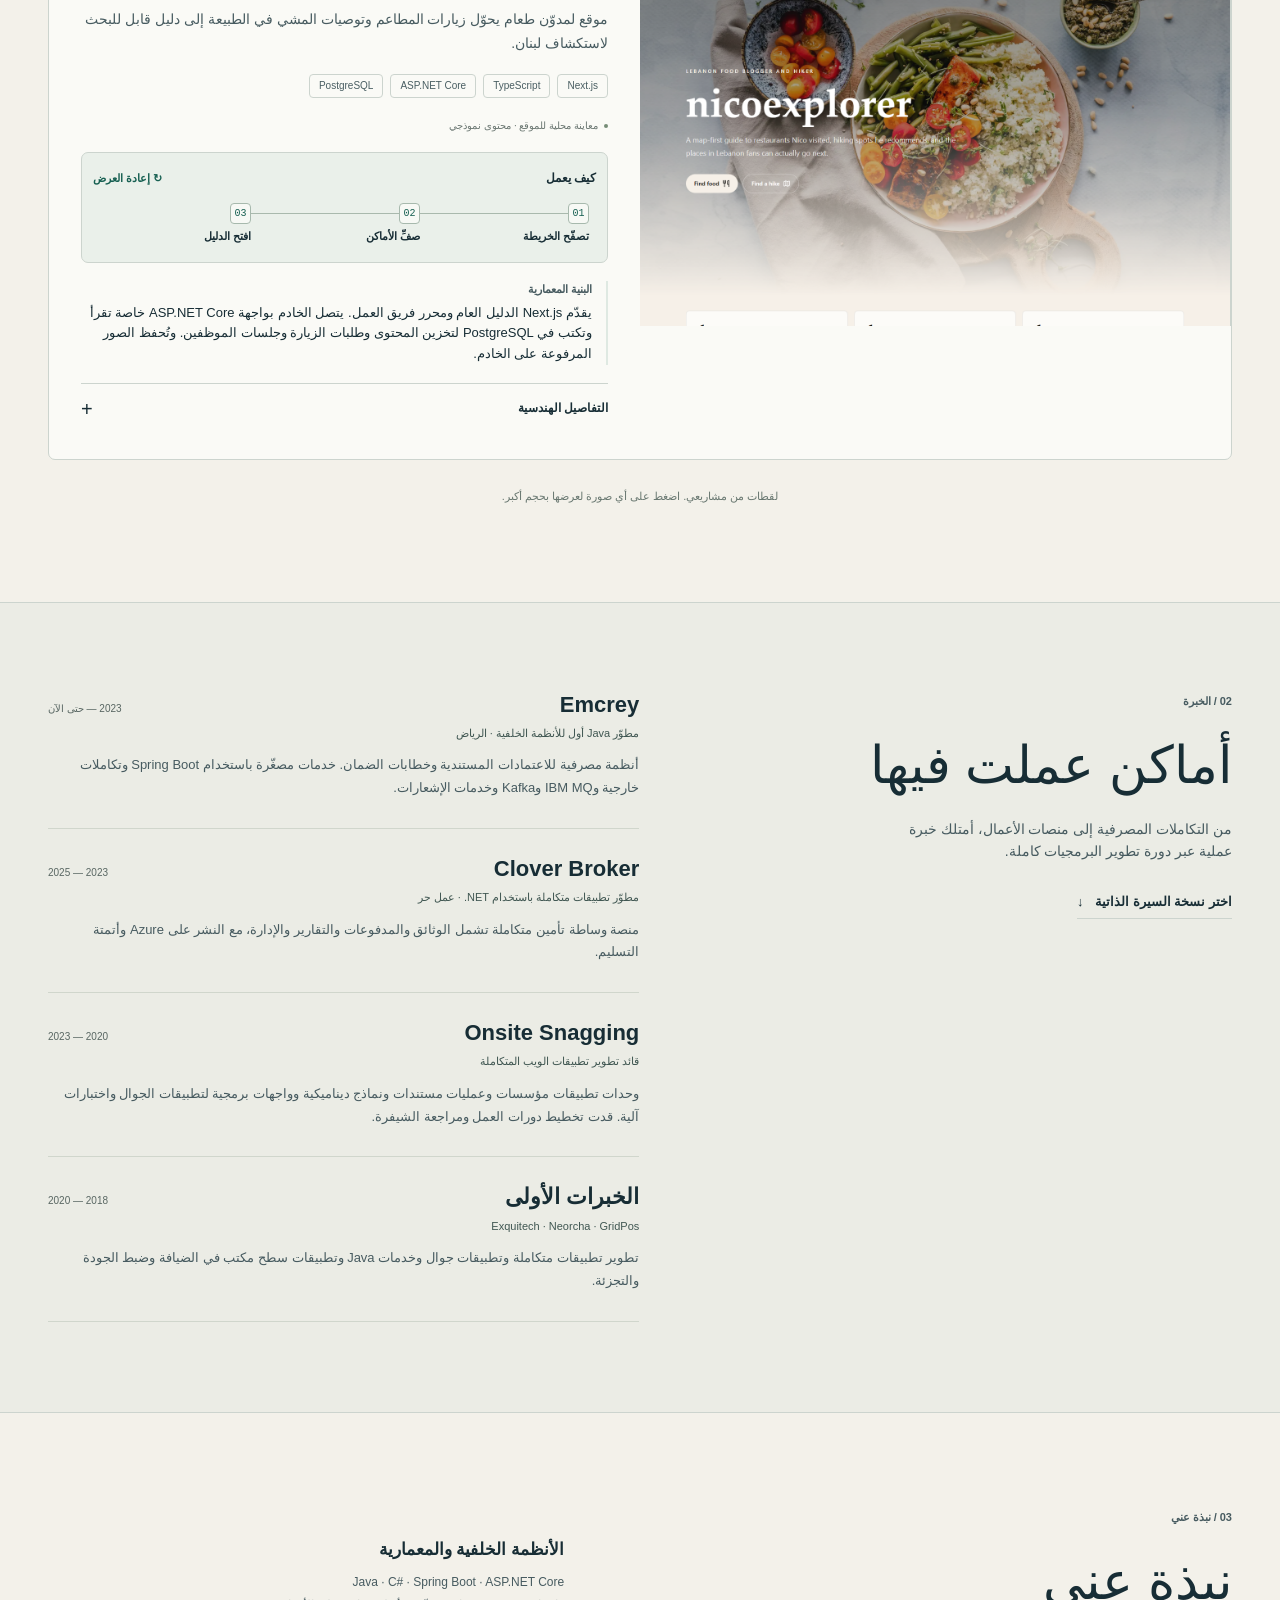
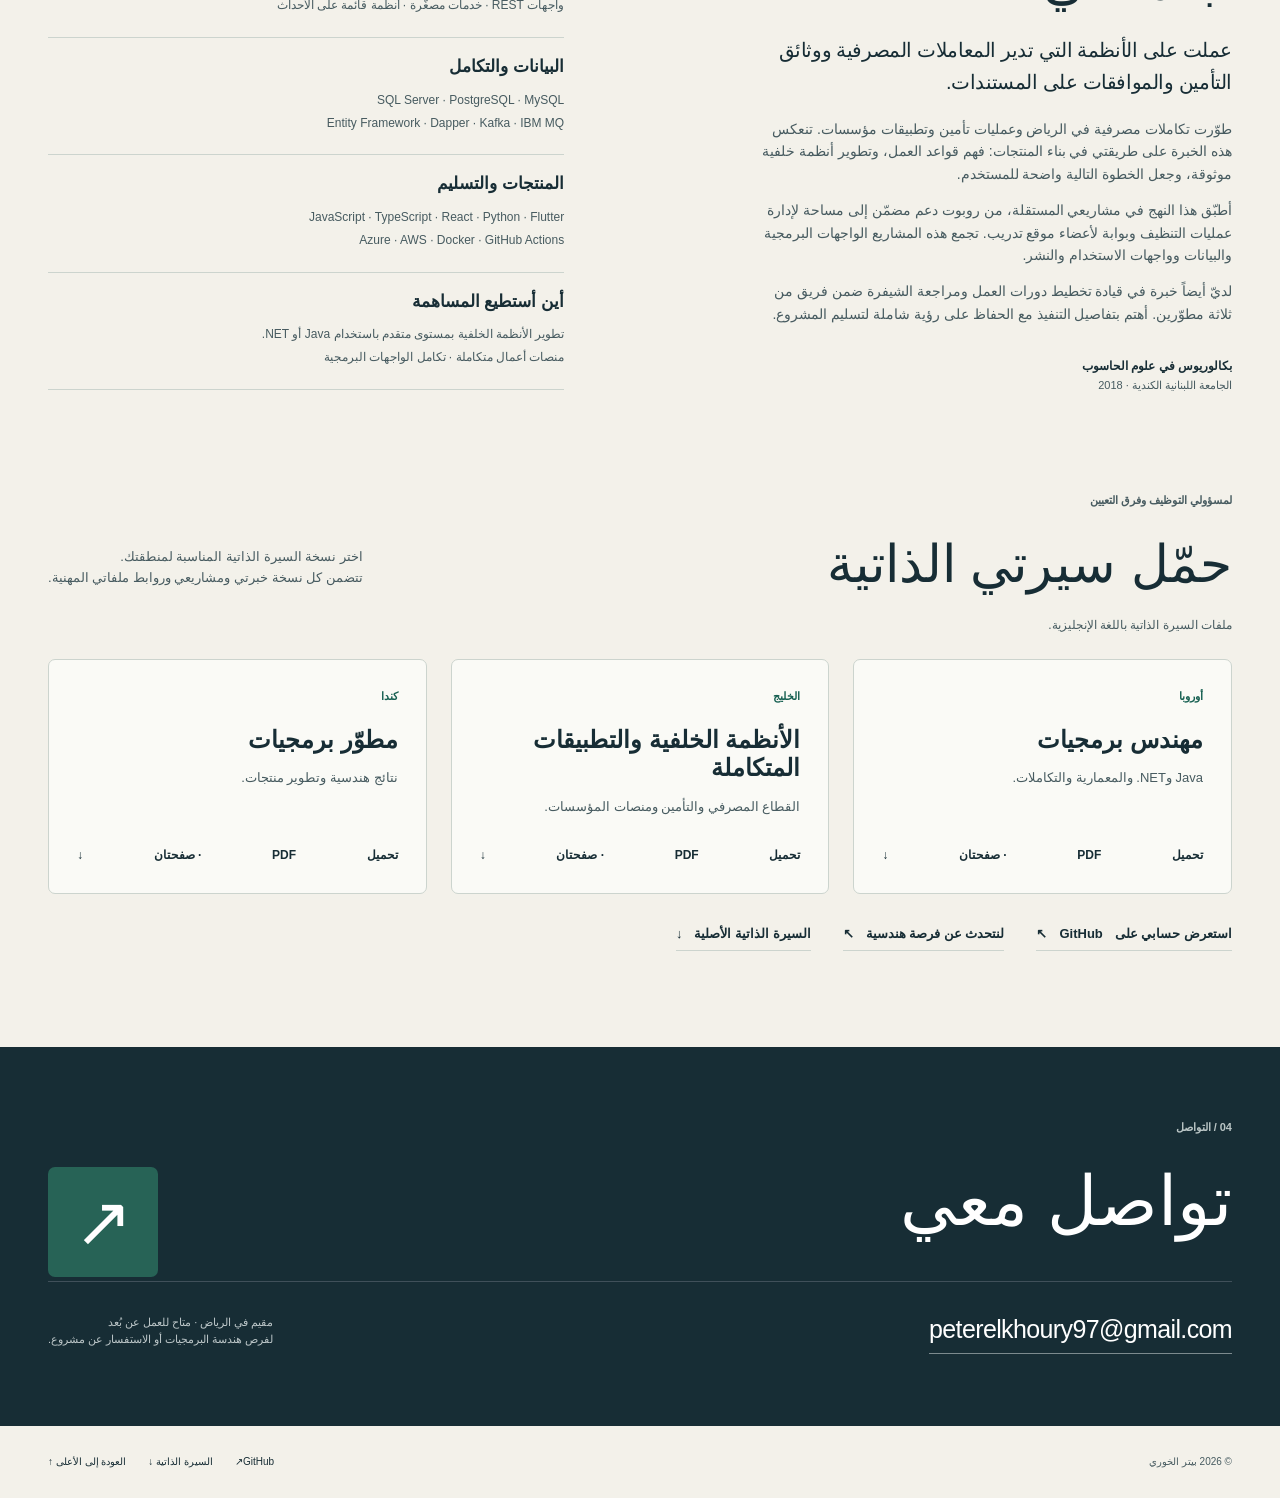
==== commit 69d4ed24: "feat: show animated workflows for portfolio projects" ====
--- a/ar/index.html
+++ b/ar/index.html
@@ -19,9 +19,9 @@
   <link rel="alternate" hreflang="x-default" href="https://peterkhoury97.github.io/peterelkhoury.github.io/">
   <script src="../language.js?v=20261012-1"></script>
   <link rel="icon" href="../assets/favicon.svg" type="image/svg+xml">
-  <link rel="stylesheet" href="../styles.css?v=20261108-1">
+  <link rel="stylesheet" href="../styles.css?v=20261108-2">
   <script type="application/ld+json">{"@context":"https://schema.org","@type":"Person","name":"بيتر الخوري","url":"https://peterkhoury97.github.io/peterelkhoury.github.io/","jobTitle":"مهندس برمجيات أول","sameAs":["https://github.com/peterkhoury97"],"knowsAbout":["Java","C#","Spring Boot","ASP.NET Core","API design","Business platforms"]}</script>
-  <script src="../script.js?v=20261108-1" defer></script>
+  <script src="../script.js?v=20261108-2" defer></script>
 </head>
 <body>
   <a class="skip-link" href="#main">انتقل إلى المحتوى</a>
@@ -71,6 +71,14 @@
       <div class="section-heading"><div><p class="eyebrow">01 / مشاريع مختارة</p><h2 id="work-title">مشاريع مختارة</h2></div><p>سبعة مشاريع مع لقطات شاشة وملاحظات حول كيفية تطويرها.</p></div>
       <article class="featured-project" id="pektrix">
         <div class="featured-copy"><p class="project-category">الذكاء الاصطناعي وتجربة العملاء</p><h3><bdi dir="ltr">Pektrix</bdi></h3><p class="project-subtitle">روبوت محادثة يضع الدعم داخل المنتج.</p><p>واجهة دعم قابلة للتضمين تجمع محادثات الذكاء الاصطناعي والمراسلة والمحتوى الإرشادي، ليستخدمها العملاء دون مغادرة الموقع.</p><ul class="tags" aria-label="تقنيات Pektrix"><li dir="auto"><bdi dir="ltr">ASP.NET Core</bdi></li><li dir="auto">تكامل الذكاء الاصطناعي</li><li dir="auto"><bdi dir="ltr">JavaScript</bdi></li></ul>
+          <figure class="workflow project-workflow" aria-labelledby="pektrix-workflow-title">
+            <figcaption><h4 id="pektrix-workflow-title">كيف يعمل</h4><button class="workflow-replay" type="button" hidden><span aria-hidden="true">↻</span> إعادة العرض</button></figcaption>
+            <ol class="workflow-steps" role="list">
+              <li dir="auto"><span class="workflow-step" dir="ltr" aria-hidden="true">01</span><strong>اطرح سؤالًا في الأداة</strong></li>
+              <li dir="auto"><span class="workflow-step" dir="ltr" aria-hidden="true">02</span><strong>البحث عن مساعدة مناسبة</strong></li>
+              <li dir="auto"><span class="workflow-step" dir="ltr" aria-hidden="true">03</span><strong>الرد أو التحويل إلى موظف</strong></li>
+            </ol>
+          </figure>
           <div class="project-architecture"><h4>البنية المعمارية</h4><p>تطبيق متعدد المستأجرين مبني على <bdi dir="ltr">ASP.NET Core.</bdi> تستخدم الواجهة المضمّنة ولوحة <bdi dir="ltr">Blazor</bdi> واجهة <bdi dir="ltr">REST</bdi> و<bdi dir="ltr">SignalR</bdi> للمحادثات. يفصل <bdi dir="ltr">PostgreSQL</bdi> الإعدادات المشتركة عن قواعد بيانات المستأجرين، وتتولى خدمة خلفية إرسال الإشعارات.</p></div><details><summary>التفاصيل الهندسية <span aria-hidden="true">+</span></summary><div class="project-detail"><p><strong>ما طوّرته.</strong> تطبيق الويب والخدمات الخلفية وواجهة الدعم المضمّنة، بما يشمل إعدادات خاصة بكل جهة وعمليات المحادثة.</p><p><strong>هدف المنتج.</strong> جمع الدعم البشري والذكاء الاصطناعي في واجهة سهلة الاستخدام، بتصميم متجاوب ودعم للعربية والإنجليزية.</p></div></details>
           <a class="text-link" href="projects/pektrix.html">اقرأ دراسة المشروع <span aria-hidden="true">↗</span></a>
         </div>
@@ -80,27 +88,88 @@
       <div class="project-grid">
         <article class="project-card" id="freshops">
           <a class="screenshot-link project-image" href="../assets/images/freshops.png" data-title="لوحة عمليات FreshOps" data-caption="مساحة تجريبية تعمل محلياً · الحجوزات وأسماء العملاء والموظفين بيانات تجريبية." aria-label="تكبير لقطة FreshOps"><div class="window-bar"><i></i><i></i><i></i><span><bdi dir="ltr">FreshOps</bdi></span><b aria-hidden="true">↗</b></div><img src="../assets/images/freshops.png" width="1440" height="960" alt="نظرة عامة على عمليات التنظيف في FreshOps، تشمل الجدول والفريق والخدمات وملخصات المدفوعات" loading="lazy"></a>
-          <div class="project-copy"><p class="project-category">إدارة عمليات الأعمال</p><div class="project-title"><h3><bdi dir="ltr">FreshOps</bdi></h3><span>02</span></div><p>مساحة واحدة لإدارة شركة تنظيف: الحجوزات والعملاء وتوزيع المهام والفرق والمدفوعات.</p><ul class="tags" aria-label="تقنيات FreshOps"><li dir="auto"><bdi dir="ltr">ASP.NET Core</bdi></li><li dir="auto"><bdi dir="ltr">PostgreSQL</bdi></li><li dir="auto"><bdi dir="ltr">JavaScript</bdi></li></ul><div class="project-architecture"><h4>البنية المعمارية</h4><p>تطبيق أحادي معياري مبني على <bdi dir="ltr">ASP.NET Core</bdi> يقدّم واجهة الويب والواجهة البرمجية. تحدد طبقة إعدادات مشتركة أدوار كل شركة ونماذجها ومسارات عملها. تستخدم طبقة البيانات <bdi dir="ltr">EF Core</bdi> وقواعد <bdi dir="ltr">PostgreSQL</bdi> مخصصة للشركات الجديدة، مع مسار توافق للشركات القائمة.</p></div><details><summary>التفاصيل الهندسية <span aria-hidden="true">+</span></summary><div class="project-detail"><p><strong>ما طوّرته.</strong> منصة عمليات لعدة شركات، مع صلاحيات حسب الأدوار والجدولة وقواعد التسعير والحجوزات المتكررة والتقارير المالية.</p><p><strong>هدف المنتج.</strong> ربط المكتب والفريق الميداني بلوحة توزيع المهام وسجل العملاء وعمليات عمل قابلة للتهيئة.</p></div></details><a class="text-link project-case" href="projects/freshops.html">اقرأ دراسة المشروع <span aria-hidden="true">↗</span></a></div>
+          <div class="project-copy"><p class="project-category">إدارة عمليات الأعمال</p><div class="project-title"><h3><bdi dir="ltr">FreshOps</bdi></h3><span>02</span></div><p>مساحة واحدة لإدارة شركة تنظيف: الحجوزات والعملاء وتوزيع المهام والفرق والمدفوعات.</p><ul class="tags" aria-label="تقنيات FreshOps"><li dir="auto"><bdi dir="ltr">ASP.NET Core</bdi></li><li dir="auto"><bdi dir="ltr">PostgreSQL</bdi></li><li dir="auto"><bdi dir="ltr">JavaScript</bdi></li></ul>
+          <figure class="workflow project-workflow" aria-labelledby="freshops-workflow-title">
+            <figcaption><h4 id="freshops-workflow-title">كيف يعمل</h4><button class="workflow-replay" type="button" hidden><span aria-hidden="true">↻</span> إعادة العرض</button></figcaption>
+            <ol class="workflow-steps" role="list">
+              <li dir="auto"><span class="workflow-step" dir="ltr" aria-hidden="true">01</span><strong>احجز خدمة</strong></li>
+              <li dir="auto"><span class="workflow-step" dir="ltr" aria-hidden="true">02</span><strong>عيّن فريقًا</strong></li>
+              <li dir="auto"><span class="workflow-step" dir="ltr" aria-hidden="true">03</span><strong>تابع المهمة والدفع</strong></li>
+            </ol>
+          </figure>
+          <div class="project-architecture"><h4>البنية المعمارية</h4><p>تطبيق أحادي معياري مبني على <bdi dir="ltr">ASP.NET Core</bdi> يقدّم واجهة الويب والواجهة البرمجية. تحدد طبقة إعدادات مشتركة أدوار كل شركة ونماذجها ومسارات عملها. تستخدم طبقة البيانات <bdi dir="ltr">EF Core</bdi> وقواعد <bdi dir="ltr">PostgreSQL</bdi> مخصصة للشركات الجديدة، مع مسار توافق للشركات القائمة.</p></div><details><summary>التفاصيل الهندسية <span aria-hidden="true">+</span></summary><div class="project-detail"><p><strong>ما طوّرته.</strong> منصة عمليات لعدة شركات، مع صلاحيات حسب الأدوار والجدولة وقواعد التسعير والحجوزات المتكررة والتقارير المالية.</p><p><strong>هدف المنتج.</strong> ربط المكتب والفريق الميداني بلوحة توزيع المهام وسجل العملاء وعمليات عمل قابلة للتهيئة.</p></div></details><a class="text-link project-case" href="projects/freshops.html">اقرأ دراسة المشروع <span aria-hidden="true">↗</span></a></div>
         </article>
         <article class="project-card" id="trading">
           <a class="screenshot-link project-image" href="../assets/images/p2p-scanner.png" data-title="ماسحات التداول — لوحة P2P" data-caption="لقطة محلية للوحة P2P · أُخفيت تنبيهات البائعين. الأسعار وفروق الأسعار المعروضة لقطة لحالة السوق، وليست أرباح تداول محققة." aria-label="تكبير لقطة ماسح التداول"><div class="window-bar"><i></i><i></i><i></i><span>ماسح <bdi dir="ltr">P2P</bdi> / متابعة السوق</span><b aria-hidden="true">↗</b></div><img src="../assets/images/p2p-scanner.png" width="1440" height="960" alt="لوحة ماسح P2P لمتابعة السوق ومقارنة الأسعار والعمق والسجل وفرص المراجحة" loading="lazy"></a>
-          <div class="project-copy"><p class="project-category">أدوات الأسواق والأتمتة</p><div class="project-title"><h3>ماسحات التداول</h3><span>03</span></div><p>مسح استراتيجيات <bdi dir="ltr">TradingView</bdi> ومتابعة العملات الرقمية عبر <bdi dir="ltr">P2P</bdi> لتحويل بيانات السوق إلى قوائم متابعة وتنبيهات واضحة.</p><ul class="tags" aria-label="تقنيات أدوات التداول"><li dir="auto"><bdi dir="ltr">JavaScript</bdi></li><li dir="auto"><bdi dir="ltr">Pine Script</bdi></li><li dir="auto"><bdi dir="ltr">.NET</bdi></li><li dir="auto">واجهات بيانات الأسواق</li></ul><div class="project-architecture"><h4>البنية المعمارية</h4><p><strong><bdi dir="ltr">TradingView.</bdi></strong> تقرأ مهام <bdi dir="ltr">Node.js</bdi> المجدولة بيانات <bdi dir="ltr">TradingView</bdi> وتطبّق قواعد الفحص وتستخدم حالة محلية لمنع تكرار تقارير <bdi dir="ltr">Telegram.</bdi></p><p><strong>أسواق <bdi dir="ltr">P2P.</bdi></strong> يفصل حل <bdi dir="ltr">.NET</bdi> المبني وفق <bdi dir="ltr">Clean Architecture</bdi> بين المجال والتطبيق والبنية التحتية. تستطلع خدمة خلفية منصات التداول عبر موائمات، وتحفظ اللقطات في <bdi dir="ltr">PostgreSQL</bdi>، وتبث التنبيهات من الواجهة البرمجية إلى لوحة <bdi dir="ltr">React.</bdi></p></div><details><summary>التفاصيل الهندسية <span aria-hidden="true">+</span></summary><div class="project-detail"><p><strong><bdi dir="ltr">TradingView.</bdi></strong> مسح آلي لفجوات الأسعار قبل افتتاح السوق والاستراتيجيات، مع فحوص مجدولة ومنع التكرار وتقارير عبر <bdi dir="ltr">Telegram.</bdi></p><p><strong>أسواق <bdi dir="ltr">P2P.</bdi></strong> مقارنة أسعار المنصات ومرشّحات قابلة للتهيئة وتتبع تاريخي وتنبيهات. تعرض الصورة لوحة <bdi dir="ltr">P2P</bdi>، بينما يعمل مسح <bdi dir="ltr">TradingView</bdi> بشكل منفصل.</p><p><strong>هدف المنتج.</strong> جعل البحث قابلاً للتكرار وإظهار ظروف السوق ذات الصلة للمراجعة اليدوية.</p></div></details></div>
+          <div class="project-copy"><p class="project-category">أدوات الأسواق والأتمتة</p><div class="project-title"><h3>ماسحات التداول</h3><span>03</span></div><p>مسح استراتيجيات <bdi dir="ltr">TradingView</bdi> ومتابعة العملات الرقمية عبر <bdi dir="ltr">P2P</bdi> لتحويل بيانات السوق إلى قوائم متابعة وتنبيهات واضحة.</p><ul class="tags" aria-label="تقنيات أدوات التداول"><li dir="auto"><bdi dir="ltr">JavaScript</bdi></li><li dir="auto"><bdi dir="ltr">Pine Script</bdi></li><li dir="auto"><bdi dir="ltr">.NET</bdi></li><li dir="auto">واجهات بيانات الأسواق</li></ul>
+          <figure class="workflow project-workflow" aria-labelledby="trading-workflow-title">
+            <figcaption><h4 id="trading-workflow-title">كيف يعمل</h4><button class="workflow-replay" type="button" hidden><span aria-hidden="true">↻</span> إعادة العرض</button></figcaption>
+            <p class="workflow-track" id="trading-workflow-track-1"><bdi dir="ltr">TradingView</bdi></p>
+            <ol class="workflow-steps" role="list" aria-labelledby="trading-workflow-track-1">
+              <li dir="auto"><span class="workflow-step" dir="ltr" aria-hidden="true">01</span><strong>اقرأ بيانات السوق</strong></li>
+              <li dir="auto"><span class="workflow-step" dir="ltr" aria-hidden="true">02</span><strong>طبّق قواعد الفحص</strong></li>
+              <li dir="auto"><span class="workflow-step" dir="ltr" aria-hidden="true">03</span><strong>أرسل تقريرًا عبر <bdi dir="ltr">Telegram</bdi></strong></li>
+            </ol>
+            <p class="workflow-track" id="trading-workflow-track-2">ماسح <bdi dir="ltr">P2P</bdi></p>
+            <ol class="workflow-steps" role="list" aria-labelledby="trading-workflow-track-2">
+              <li dir="auto"><span class="workflow-step" dir="ltr" aria-hidden="true">01</span><strong>استطلع منصات التداول</strong></li>
+              <li dir="auto"><span class="workflow-step" dir="ltr" aria-hidden="true">02</span><strong>قارن العروض</strong></li>
+              <li dir="auto"><span class="workflow-step" dir="ltr" aria-hidden="true">03</span><strong>أرسل تنبيهات إلى اللوحة</strong></li>
+            </ol>
+          </figure>
+          <div class="project-architecture"><h4>البنية المعمارية</h4><p><strong><bdi dir="ltr">TradingView.</bdi></strong> تقرأ مهام <bdi dir="ltr">Node.js</bdi> المجدولة بيانات <bdi dir="ltr">TradingView</bdi> وتطبّق قواعد الفحص وتستخدم حالة محلية لمنع تكرار تقارير <bdi dir="ltr">Telegram.</bdi></p><p><strong>أسواق <bdi dir="ltr">P2P.</bdi></strong> يفصل حل <bdi dir="ltr">.NET</bdi> المبني وفق <bdi dir="ltr">Clean Architecture</bdi> بين المجال والتطبيق والبنية التحتية. تستطلع خدمة خلفية منصات التداول عبر موائمات، وتحفظ اللقطات في <bdi dir="ltr">PostgreSQL</bdi>، وتبث التنبيهات من الواجهة البرمجية إلى لوحة <bdi dir="ltr">React.</bdi></p></div><details><summary>التفاصيل الهندسية <span aria-hidden="true">+</span></summary><div class="project-detail"><p><strong><bdi dir="ltr">TradingView.</bdi></strong> مسح آلي لفجوات الأسعار قبل افتتاح السوق والاستراتيجيات، مع فحوص مجدولة ومنع التكرار وتقارير عبر <bdi dir="ltr">Telegram.</bdi></p><p><strong>أسواق <bdi dir="ltr">P2P.</bdi></strong> مقارنة أسعار المنصات ومرشّحات قابلة للتهيئة وتتبع تاريخي وتنبيهات. تعرض الصورة لوحة <bdi dir="ltr">P2P</bdi>، بينما يعمل مسح <bdi dir="ltr">TradingView</bdi> بشكل منفصل.</p><p><strong>هدف المنتج.</strong> جعل البحث قابلاً للتكرار وإظهار ظروف السوق ذات الصلة للمراجعة اليدوية.</p></div></details></div>
         </article>
         <article class="project-card" id="leadbot">
           <a class="screenshot-link project-image" href="../assets/images/leadbot.png" data-title="لوحة LeadBot" data-caption="معاينة لقالب الواجهة الأصلي · بيانات فارغة واختيارات نموذجية للمدينة والنشاط؛ لم تُشغّل عمليات جمع بيانات أو تواصل." aria-label="تكبير لقطة LeadBot"><div class="window-bar"><i></i><i></i><i></i><span><bdi dir="ltr">LeadBot</bdi> / لوحة البحث</span><b aria-hidden="true">↗</b></div><img src="../assets/images/leadbot.png" width="1440" height="960" alt="لوحة LeadBot مع إعدادات البحث وإحصاءات العملاء المحتملين وسجل نشاط فارغ" loading="lazy"></a>
-          <div class="project-copy"><p class="project-category">جمع العملاء المحتملين</p><div class="project-title"><h3><bdi dir="ltr">LeadBot</bdi></h3><span>04</span></div><p>بحث آلي عن الشركات وبيانات التواصل، مع لوحة لإدارة جمع النتائج وتصديرها.</p><ul class="tags" aria-label="تقنيات LeadBot"><li dir="auto"><bdi dir="ltr">Python</bdi></li><li dir="auto"><bdi dir="ltr">Flask</bdi></li><li dir="auto"><bdi dir="ltr">Redis</bdi></li><li dir="auto"><bdi dir="ltr">Google Sheets</bdi></li></ul><p class="preview-label">معاينة الواجهة · بيانات فارغة</p><div class="project-architecture"><h4>البنية المعمارية</h4><p>تفصل سلسلة معالجة غير متزامنة مبنية على <bdi dir="ltr">Python</bdi> بين البحث واستخراج جهات الاتصال والتقييم والتصدير. يخدم <bdi dir="ltr">Flask</bdi> لوحة التحكم، ويحفظ <bdi dir="ltr">Redis</bdi> حالة المهام، ويرسل <bdi dir="ltr">Socket.IO</bdi> تحديثات التقدم. يمكن تصدير العملاء المحتملين إلى <bdi dir="ltr">CSV</bdi> أو مزامنتهم مع <bdi dir="ltr">Google Sheets.</bdi></p></div><details><summary>التفاصيل الهندسية <span aria-hidden="true">+</span></summary><div class="project-detail"><p><strong>ما طوّرته.</strong> مسار بحث غير متزامن يستخدم عدة محركات بحث، مع استخراج بيانات التواصل ومرشّحات للشركات ولوحة ويب.</p><p><strong>هدف المنتج.</strong> تقليل البحث المتكرر وتنظيم النتائج من خلال تصدير <bdi dir="ltr">CSV</bdi> والتكامل مع <bdi dir="ltr">Google Sheets.</bdi></p></div></details></div>
+          <div class="project-copy"><p class="project-category">جمع العملاء المحتملين</p><div class="project-title"><h3><bdi dir="ltr">LeadBot</bdi></h3><span>04</span></div><p>بحث آلي عن الشركات وبيانات التواصل، مع لوحة لإدارة جمع النتائج وتصديرها.</p><ul class="tags" aria-label="تقنيات LeadBot"><li dir="auto"><bdi dir="ltr">Python</bdi></li><li dir="auto"><bdi dir="ltr">Flask</bdi></li><li dir="auto"><bdi dir="ltr">Redis</bdi></li><li dir="auto"><bdi dir="ltr">Google Sheets</bdi></li></ul><p class="preview-label">معاينة الواجهة · بيانات فارغة</p>
+          <figure class="workflow project-workflow" aria-labelledby="leadbot-workflow-title">
+            <figcaption><h4 id="leadbot-workflow-title">كيف يعمل</h4><button class="workflow-replay" type="button" hidden><span aria-hidden="true">↻</span> إعادة العرض</button></figcaption>
+            <ol class="workflow-steps" role="list">
+              <li dir="auto"><span class="workflow-step" dir="ltr" aria-hidden="true">01</span><strong>ابحث في المصادر</strong></li>
+              <li dir="auto"><span class="workflow-step" dir="ltr" aria-hidden="true">02</span><strong>استخرج جهات الاتصال</strong></li>
+              <li dir="auto"><span class="workflow-step" dir="ltr" aria-hidden="true">03</span><strong>صدّر بيانات العملاء المحتملين</strong></li>
+            </ol>
+          </figure>
+          <div class="project-architecture"><h4>البنية المعمارية</h4><p>تفصل سلسلة معالجة غير متزامنة مبنية على <bdi dir="ltr">Python</bdi> بين البحث واستخراج جهات الاتصال والتقييم والتصدير. يخدم <bdi dir="ltr">Flask</bdi> لوحة التحكم، ويحفظ <bdi dir="ltr">Redis</bdi> حالة المهام، ويرسل <bdi dir="ltr">Socket.IO</bdi> تحديثات التقدم. يمكن تصدير العملاء المحتملين إلى <bdi dir="ltr">CSV</bdi> أو مزامنتهم مع <bdi dir="ltr">Google Sheets.</bdi></p></div><details><summary>التفاصيل الهندسية <span aria-hidden="true">+</span></summary><div class="project-detail"><p><strong>ما طوّرته.</strong> مسار بحث غير متزامن يستخدم عدة محركات بحث، مع استخراج بيانات التواصل ومرشّحات للشركات ولوحة ويب.</p><p><strong>هدف المنتج.</strong> تقليل البحث المتكرر وتنظيم النتائج من خلال تصدير <bdi dir="ltr">CSV</bdi> والتكامل مع <bdi dir="ltr">Google Sheets.</bdi></p></div></details></div>
         </article>
         <article class="project-card" id="sports">
           <a class="screenshot-link project-image" href="../assets/images/sports-booking.png" data-title="الحجوزات الرياضية — One Games" data-caption="معاينة واجهة تسجيل الدخول الأصلية لـ OneSportsApp · باستخدام HTML والشعار وCSS الأصليين؛ لم تُشغّل خدمات المصادقة والحجز." aria-label="تكبير لقطة الحجوزات الرياضية"><div class="window-bar"><i></i><i></i><i></i><span><bdi dir="ltr">One Games</bdi> / الحجوزات الرياضية</span><b aria-hidden="true">↗</b></div><img src="../assets/images/sports-booking.png" width="1440" height="960" alt="واجهة تسجيل الدخول إلى One Games للحجوزات الرياضية، بالشعار الأصلي ونموذج الحساب" loading="lazy"></a>
-          <div class="project-copy"><p class="project-category">الرياضة والحجوزات</p><div class="project-title"><h3>الحجوزات الرياضية</h3><span>05</span></div><p>منصة تربط اللاعبين بالأندية والملاعب، مع اكتشاف المنشآت والحجوزات والتواصل المباشر.</p><ul class="tags" aria-label="تقنيات الحجوزات الرياضية"><li dir="auto"><bdi dir="ltr">ASP.NET Core</bdi></li><li dir="auto"><bdi dir="ltr">SQL Server</bdi></li><li dir="auto"><bdi dir="ltr">SignalR</bdi></li><li dir="auto"><bdi dir="ltr">Flutter</bdi></li></ul><p class="preview-label">معاينة الواجهة · شاشة تسجيل الدخول</p><div class="project-architecture"><h4>البنية المعمارية</h4><p>يفصل حل <bdi dir="ltr">.NET</bdi> متعدد الطبقات بين تطبيق الويب ومنطق الحجوزات والوصول إلى البيانات. يدير <bdi dir="ltr">EF Core</bdi> و<bdi dir="ltr">SQL Server</bdi> بيانات النوادي والملاعب والحجوزات. وتستخدم واجهة محادثة منفصلة <bdi dir="ltr">SignalR</bdi> للرسائل الفورية و<bdi dir="ltr">MongoDB</bdi> لسجلها.</p></div><details><summary>التفاصيل الهندسية <span aria-hidden="true">+</span></summary><div class="project-detail"><p><strong>ما طوّرته.</strong> عمليات الأندية والملاعب والحجوزات، تدعمها واجهات برمجية وخدمة محادثة مباشرة منفصلة.</p><p><strong>هدف المنتج.</strong> مساعدة اللاعبين في العثور على الملاعب وتنسيق الحجوزات. يشمل عملي الأوسع في المشروع أيضاً <bdi dir="ltr">Flutter</bdi> والتكامل مع <bdi dir="ltr">Google Maps</bdi>، كما هو موضح في سيرتي الذاتية.</p></div></details></div>
+          <div class="project-copy"><p class="project-category">الرياضة والحجوزات</p><div class="project-title"><h3>الحجوزات الرياضية</h3><span>05</span></div><p>منصة تربط اللاعبين بالأندية والملاعب، مع اكتشاف المنشآت والحجوزات والتواصل المباشر.</p><ul class="tags" aria-label="تقنيات الحجوزات الرياضية"><li dir="auto"><bdi dir="ltr">ASP.NET Core</bdi></li><li dir="auto"><bdi dir="ltr">SQL Server</bdi></li><li dir="auto"><bdi dir="ltr">SignalR</bdi></li><li dir="auto"><bdi dir="ltr">Flutter</bdi></li></ul><p class="preview-label">معاينة الواجهة · شاشة تسجيل الدخول</p>
+          <figure class="workflow project-workflow" aria-labelledby="sports-workflow-title">
+            <figcaption><h4 id="sports-workflow-title">كيف يعمل</h4><button class="workflow-replay" type="button" hidden><span aria-hidden="true">↻</span> إعادة العرض</button></figcaption>
+            <ol class="workflow-steps" role="list">
+              <li dir="auto"><span class="workflow-step" dir="ltr" aria-hidden="true">01</span><strong>ابحث عن ملعب</strong></li>
+              <li dir="auto"><span class="workflow-step" dir="ltr" aria-hidden="true">02</span><strong>احجز موعدًا</strong></li>
+              <li dir="auto"><span class="workflow-step" dir="ltr" aria-hidden="true">03</span><strong>راسل اللاعبين</strong></li>
+            </ol>
+          </figure>
+          <div class="project-architecture"><h4>البنية المعمارية</h4><p>يفصل حل <bdi dir="ltr">.NET</bdi> متعدد الطبقات بين تطبيق الويب ومنطق الحجوزات والوصول إلى البيانات. يدير <bdi dir="ltr">EF Core</bdi> و<bdi dir="ltr">SQL Server</bdi> بيانات النوادي والملاعب والحجوزات. وتستخدم واجهة محادثة منفصلة <bdi dir="ltr">SignalR</bdi> للرسائل الفورية و<bdi dir="ltr">MongoDB</bdi> لسجلها.</p></div><details><summary>التفاصيل الهندسية <span aria-hidden="true">+</span></summary><div class="project-detail"><p><strong>ما طوّرته.</strong> عمليات الأندية والملاعب والحجوزات، تدعمها واجهات برمجية وخدمة محادثة مباشرة منفصلة.</p><p><strong>هدف المنتج.</strong> مساعدة اللاعبين في العثور على الملاعب وتنسيق الحجوزات. يشمل عملي الأوسع في المشروع أيضاً <bdi dir="ltr">Flutter</bdi> والتكامل مع <bdi dir="ltr">Google Maps</bdi>، كما هو موضح في سيرتي الذاتية.</p></div></details></div>
         </article>
         <article class="project-card project-card-wide" id="personal-trainer">
           <a class="screenshot-link project-image" href="../assets/images/personal-trainer.png" data-title="بيتر للتدريب الشخصي" data-caption="لقطة للصفحة الرئيسية العامة للموقع بتاريخ 8 أكتوبر 2026. الجدول التدريبي المعروض خطة نموذجية من الموقع." aria-label="تكبير لقطة موقع بيتر للتدريب الشخصي"><div class="window-bar"><i></i><i></i><i></i><span>بيتر للتدريب الشخصي / التدريب عن بُعد</span><b aria-hidden="true">↗</b></div><img src="../assets/images/personal-trainer.png" width="1440" height="960" alt="الصفحة الرئيسية لموقع بيتر للتدريب الشخصي، مع خطة مخصصة لمدة 30 يوماً وجدول تمارين نموذجي" loading="lazy"></a>
-          <div class="project-copy"><p class="project-category">التدريب وتجربة الأعضاء</p><div class="project-title"><h3>بيتر للتدريب الشخصي</h3><span>06</span></div><p>موقع تدريب يجمع تقييماً موجّهاً وخططاً تدريبية مخصصة وبوابة خاصة للأعضاء.</p><ul class="tags" aria-label="تقنيات موقع التدريب الشخصي"><li dir="auto"><bdi dir="ltr">React</bdi></li><li dir="auto"><bdi dir="ltr">TypeScript</bdi></li><li dir="auto"><bdi dir="ltr">Node.js</bdi></li><li dir="auto"><bdi dir="ltr">PostgreSQL</bdi></li></ul><div class="project-actions"><a class="text-link" href="projects/personal-trainer.html">اقرأ دراسة المشروع <span aria-hidden="true">↗</span></a><a class="text-link" href="https://form-flow-personal-training.peterkhoury.chatgpt.site/" target="_blank" rel="noopener noreferrer">زر النسخة المستضافة <span aria-hidden="true">↗</span></a></div><div class="project-architecture"><h4>البنية المعمارية</h4><p><strong>النسخة ذاتية الاستضافة.</strong> يخدم <bdi dir="ltr">Node.js</bdi> موقع <bdi dir="ltr">React</bdi> ويولّد الخطط وملفات <bdi dir="ltr">PDF.</bdi> يحفظ <bdi dir="ltr">PostgreSQL</bdi> الحسابات والبرامج والتقدم، ولا يعرض ملفات الصور الخاصة إلا بعد التحقق من الصلاحيات.</p><p><strong>النسخة الأصلية المستضافة.</strong> استخدمت النسخة الظاهرة في اللقطة <bdi dir="ltr">Cloudflare D1</bdi> لسجلات الأعضاء وتخزين <bdi dir="ltr">R2</bdi> الخاص للصور.</p></div><details><summary>التفاصيل الهندسية <span aria-hidden="true">+</span></summary><div class="project-detail"><p><strong>ما طوّرته.</strong> موقع تدريب متجاوب، مع تقييم يخضع للتحقق ومحرك محلي لإعداد الخطط وملفات <bdi dir="ltr">PDF</bdi> بهوية الموقع وآلية مراجعة ونشر للمدرّب.</p><p><strong>تجربة الأعضاء.</strong> تسجيل الدخول برمز البريد الإلكتروني، وسجلات التمارين، والمتابعة اليومية، ورسوم التقدم، وتخزين خاص للصور.</p></div></details></div>
+          <div class="project-copy"><p class="project-category">التدريب وتجربة الأعضاء</p><div class="project-title"><h3>بيتر للتدريب الشخصي</h3><span>06</span></div><p>موقع تدريب يجمع تقييماً موجّهاً وخططاً تدريبية مخصصة وبوابة خاصة للأعضاء.</p><ul class="tags" aria-label="تقنيات موقع التدريب الشخصي"><li dir="auto"><bdi dir="ltr">React</bdi></li><li dir="auto"><bdi dir="ltr">TypeScript</bdi></li><li dir="auto"><bdi dir="ltr">Node.js</bdi></li><li dir="auto"><bdi dir="ltr">PostgreSQL</bdi></li></ul><div class="project-actions"><a class="text-link" href="projects/personal-trainer.html">اقرأ دراسة المشروع <span aria-hidden="true">↗</span></a><a class="text-link" href="https://form-flow-personal-training.peterkhoury.chatgpt.site/" target="_blank" rel="noopener noreferrer">زر النسخة المستضافة <span aria-hidden="true">↗</span></a></div>
+          <figure class="workflow project-workflow" aria-labelledby="personal-trainer-workflow-title">
+            <figcaption><h4 id="personal-trainer-workflow-title">كيف يعمل</h4><button class="workflow-replay" type="button" hidden><span aria-hidden="true">↻</span> إعادة العرض</button></figcaption>
+            <ol class="workflow-steps" role="list">
+              <li dir="auto"><span class="workflow-step" dir="ltr" aria-hidden="true">01</span><strong>أكمل التقييم</strong></li>
+              <li dir="auto"><span class="workflow-step" dir="ltr" aria-hidden="true">02</span><strong>يراجع المدرّب الخطة</strong></li>
+              <li dir="auto"><span class="workflow-step" dir="ltr" aria-hidden="true">03</span><strong>سجّل تقدّمك</strong></li>
+            </ol>
+          </figure>
+          <div class="project-architecture"><h4>البنية المعمارية</h4><p><strong>النسخة ذاتية الاستضافة.</strong> يخدم <bdi dir="ltr">Node.js</bdi> موقع <bdi dir="ltr">React</bdi> ويولّد الخطط وملفات <bdi dir="ltr">PDF.</bdi> يحفظ <bdi dir="ltr">PostgreSQL</bdi> الحسابات والبرامج والتقدم، ولا يعرض ملفات الصور الخاصة إلا بعد التحقق من الصلاحيات.</p><p><strong>النسخة الأصلية المستضافة.</strong> استخدمت النسخة الظاهرة في اللقطة <bdi dir="ltr">Cloudflare D1</bdi> لسجلات الأعضاء وتخزين <bdi dir="ltr">R2</bdi> الخاص للصور.</p></div><details><summary>التفاصيل الهندسية <span aria-hidden="true">+</span></summary><div class="project-detail"><p><strong>ما طوّرته.</strong> موقع تدريب متجاوب، مع تقييم يخضع للتحقق ومحرك محلي لإعداد الخطط وملفات <bdi dir="ltr">PDF</bdi> بهوية الموقع وآلية مراجعة ونشر للمدرّب.</p><p><strong>تجربة الأعضاء.</strong> تسجيل الدخول برمز البريد الإلكتروني، وسجلات التمارين، والمتابعة اليومية، ورسوم التقدم، وتخزين خاص للصور.</p></div></details></div>
         </article>
         <article class="project-card project-card-wide" id="nicoexplorer">
           <a class="screenshot-link project-image" href="../assets/images/nicoexplorer.png" data-title="دليل nicoexplorer للطعام والمشي في الطبيعة" data-caption="معاينة أصلية للصفحة الرئيسية المحلية بتاريخ 11 أكتوبر 2026. بيانات المطاعم والمسارات نموذجية، والصور من الموقع الأصلي." aria-label="تكبير لقطة nicoexplorer"><div class="window-bar"><i></i><i></i><i></i><span><bdi dir="ltr">nicoexplorer</bdi> / الطعام والمشي في الطبيعة</span><b aria-hidden="true">↗</b></div><img src="../assets/images/nicoexplorer.png" width="1440" height="960" alt="الصفحة الرئيسية لموقع nicoexplorer، مع صور الطعام واستكشاف المطاعم ومسارات المشي" loading="lazy"></a>
-          <div class="project-copy"><p class="project-category">الطعام والسفر والاستكشاف</p><div class="project-title"><h3><bdi dir="ltr">nicoexplorer</bdi></h3><span>07</span></div><p>موقع لمدوّن طعام يحوّل زيارات المطاعم وتوصيات المشي في الطبيعة إلى دليل قابل للبحث لاستكشاف لبنان.</p><ul class="tags" aria-label="تقنيات nicoexplorer"><li dir="auto"><bdi dir="ltr">Next.js</bdi></li><li dir="auto"><bdi dir="ltr">TypeScript</bdi></li><li dir="auto"><bdi dir="ltr">ASP.NET Core</bdi></li><li dir="auto"><bdi dir="ltr">PostgreSQL</bdi></li></ul><p class="preview-label">معاينة محلية للموقع · محتوى نموذجي</p><div class="project-architecture"><h4>البنية المعمارية</h4><p>يقدّم <bdi dir="ltr">Next.js</bdi> الدليل العام ومحرر فريق العمل. يتصل الخادم بواجهة <bdi dir="ltr">ASP.NET Core</bdi> خاصة تقرأ وتكتب في <bdi dir="ltr">PostgreSQL</bdi> لتخزين المحتوى وطلبات الزيارة وجلسات الموظفين. وتُحفظ الصور المرفوعة على الخادم.</p></div><details><summary>التفاصيل الهندسية <span aria-hidden="true">+</span></summary><div class="project-detail"><p><strong>ما طوّرته.</strong> موقع متجاوب للطعام والمشي في الطبيعة، يشمل أدلة قابلة للبحث وخرائط تعتمد على الإحداثيات وتفاصيل الأماكن وروابط <bdi dir="ltr">Instagram</bdi> وطلبات منظمة لزيارة المطاعم.</p><p><strong>هدف المنتج.</strong> تسهيل العثور على توصيات صانع المحتوى، وتوفير وسيلة واضحة لأصحاب المطاعم لطلب زيارة.</p></div></details></div>
+          <div class="project-copy"><p class="project-category">الطعام والسفر والاستكشاف</p><div class="project-title"><h3><bdi dir="ltr">nicoexplorer</bdi></h3><span>07</span></div><p>موقع لمدوّن طعام يحوّل زيارات المطاعم وتوصيات المشي في الطبيعة إلى دليل قابل للبحث لاستكشاف لبنان.</p><ul class="tags" aria-label="تقنيات nicoexplorer"><li dir="auto"><bdi dir="ltr">Next.js</bdi></li><li dir="auto"><bdi dir="ltr">TypeScript</bdi></li><li dir="auto"><bdi dir="ltr">ASP.NET Core</bdi></li><li dir="auto"><bdi dir="ltr">PostgreSQL</bdi></li></ul><p class="preview-label">معاينة محلية للموقع · محتوى نموذجي</p>
+          <figure class="workflow project-workflow" aria-labelledby="nicoexplorer-workflow-title">
+            <figcaption><h4 id="nicoexplorer-workflow-title">كيف يعمل</h4><button class="workflow-replay" type="button" hidden><span aria-hidden="true">↻</span> إعادة العرض</button></figcaption>
+            <ol class="workflow-steps" role="list">
+              <li dir="auto"><span class="workflow-step" dir="ltr" aria-hidden="true">01</span><strong>تصفّح الخريطة</strong></li>
+              <li dir="auto"><span class="workflow-step" dir="ltr" aria-hidden="true">02</span><strong>صفِّ الأماكن</strong></li>
+              <li dir="auto"><span class="workflow-step" dir="ltr" aria-hidden="true">03</span><strong>افتح الدليل</strong></li>
+            </ol>
+          </figure>
+          <div class="project-architecture"><h4>البنية المعمارية</h4><p>يقدّم <bdi dir="ltr">Next.js</bdi> الدليل العام ومحرر فريق العمل. يتصل الخادم بواجهة <bdi dir="ltr">ASP.NET Core</bdi> خاصة تقرأ وتكتب في <bdi dir="ltr">PostgreSQL</bdi> لتخزين المحتوى وطلبات الزيارة وجلسات الموظفين. وتُحفظ الصور المرفوعة على الخادم.</p></div><details><summary>التفاصيل الهندسية <span aria-hidden="true">+</span></summary><div class="project-detail"><p><strong>ما طوّرته.</strong> موقع متجاوب للطعام والمشي في الطبيعة، يشمل أدلة قابلة للبحث وخرائط تعتمد على الإحداثيات وتفاصيل الأماكن وروابط <bdi dir="ltr">Instagram</bdi> وطلبات منظمة لزيارة المطاعم.</p><p><strong>هدف المنتج.</strong> تسهيل العثور على توصيات صانع المحتوى، وتوفير وسيلة واضحة لأصحاب المطاعم لطلب زيارة.</p></div></details></div>
         </article>
       </div>
       <p class="work-note">لقطات من مشاريعي. اضغط على أي صورة لعرضها بحجم أكبر.</p>
--- a/styles.css
+++ b/styles.css
@@ -492,7 +492,7 @@
   outline-color:#a6e0c9
 }
 
-.workflow-running li {
+.workflow-running .workflow-steps li {
   animation:workflow-pass .8s ease-in-out var(--step-delay, 0s) both
 }
 
@@ -502,6 +502,96 @@
 
 @keyframes workflow-pass {
   20%,75% {background-color:#285047;border-color:#70c3a3}
+}
+
+.project-workflow {
+  margin-block:18px;
+  padding:11px;
+  color:var(--ink);
+  background:#eaf0ea;
+  border-color:var(--line);
+  box-shadow:none
+}
+
+.project-workflow figcaption {
+  display:flex;
+  flex-wrap:wrap;
+  align-items:center;
+  justify-content:space-between;
+  gap:0 10px;
+  margin-bottom:3px
+}
+
+.project-workflow h4 {
+  margin:0;
+  font-size:12px
+}
+
+.project-workflow .workflow-replay {
+  min-height:28px;
+  color:var(--accent-color);
+  font-size:11px
+}
+
+.project-workflow .workflow-replay:focus-visible {
+  outline-color:var(--accent-color)
+}
+
+.project-workflow .workflow-steps {
+  display:grid;
+  grid-template-columns:repeat(3,minmax(0,1fr));
+  gap:4px
+}
+
+.project-workflow .workflow-steps::before {
+  inset-block:17px auto;
+  inset-inline:17px calc(33.333% - 17px);
+  width:auto;
+  height:1px;
+  background:#a9b9ad
+}
+
+.project-workflow .workflow-steps li {
+  display:flex;
+  flex-direction:column;
+  align-items:start;
+  gap:5px;
+  padding:6px;
+  min-width:0;
+  min-height:0
+}
+
+.project-workflow .workflow-step {
+  width:21px;
+  height:21px;
+  color:var(--accent-color);
+  background:#f7f9f5;
+  border-color:#a7b9ad;
+  font-size:10px
+}
+
+.project-workflow .workflow-steps strong {
+  font-size:11px;
+  overflow-wrap:anywhere
+}
+
+.project-workflow .workflow-track {
+  margin:6px 6px 1px;
+  color:var(--muted);
+  font-size:11px;
+  font-weight:700
+}
+
+.project-workflow.workflow-running .workflow-steps li {
+  animation-name:project-workflow-pass;
+  animation-duration:.66s
+}
+
+.project-workflow .workflow-steps li:nth-child(2) { --step-delay:.68s }
+.project-workflow .workflow-steps li:nth-child(3) { --step-delay:1.36s }
+
+@keyframes project-workflow-pass {
+  20%,75% {background-color:#cfe4d7;border-color:#60937d}
 }
 
 .window-bar {
